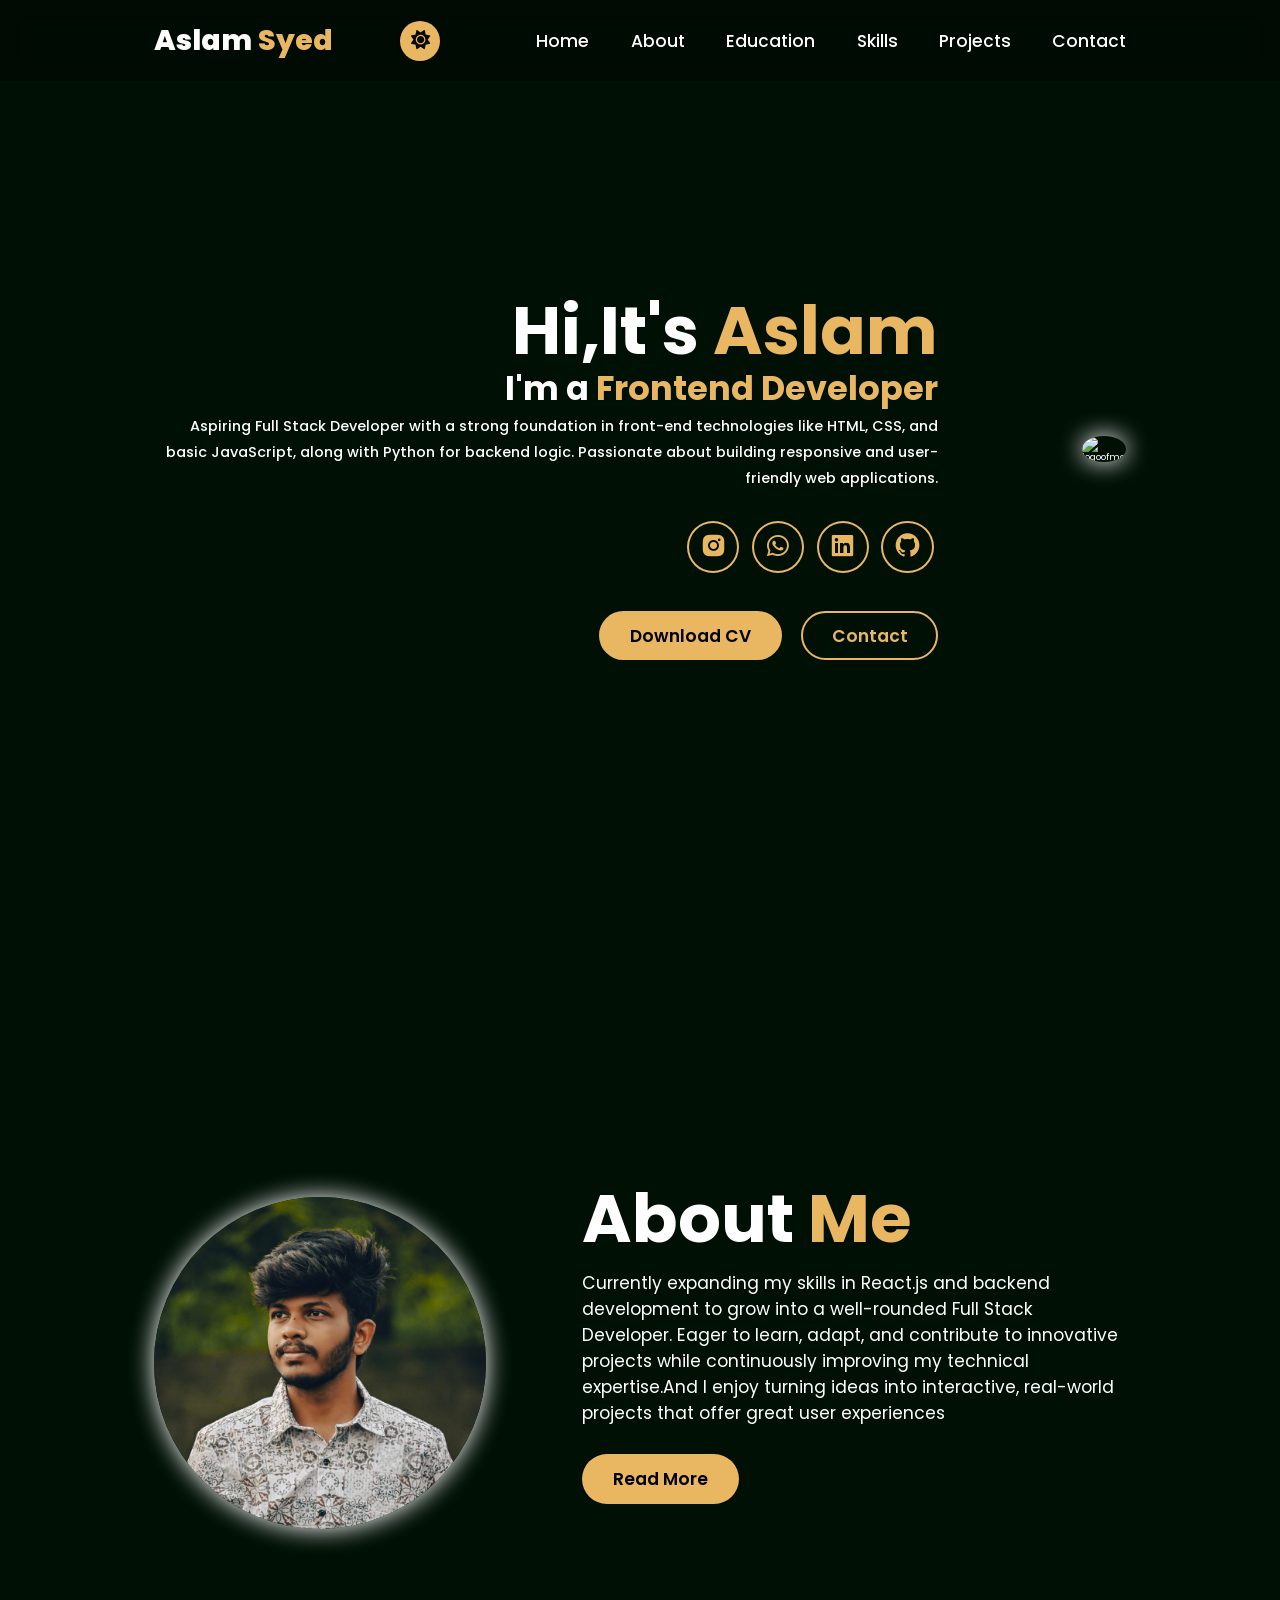
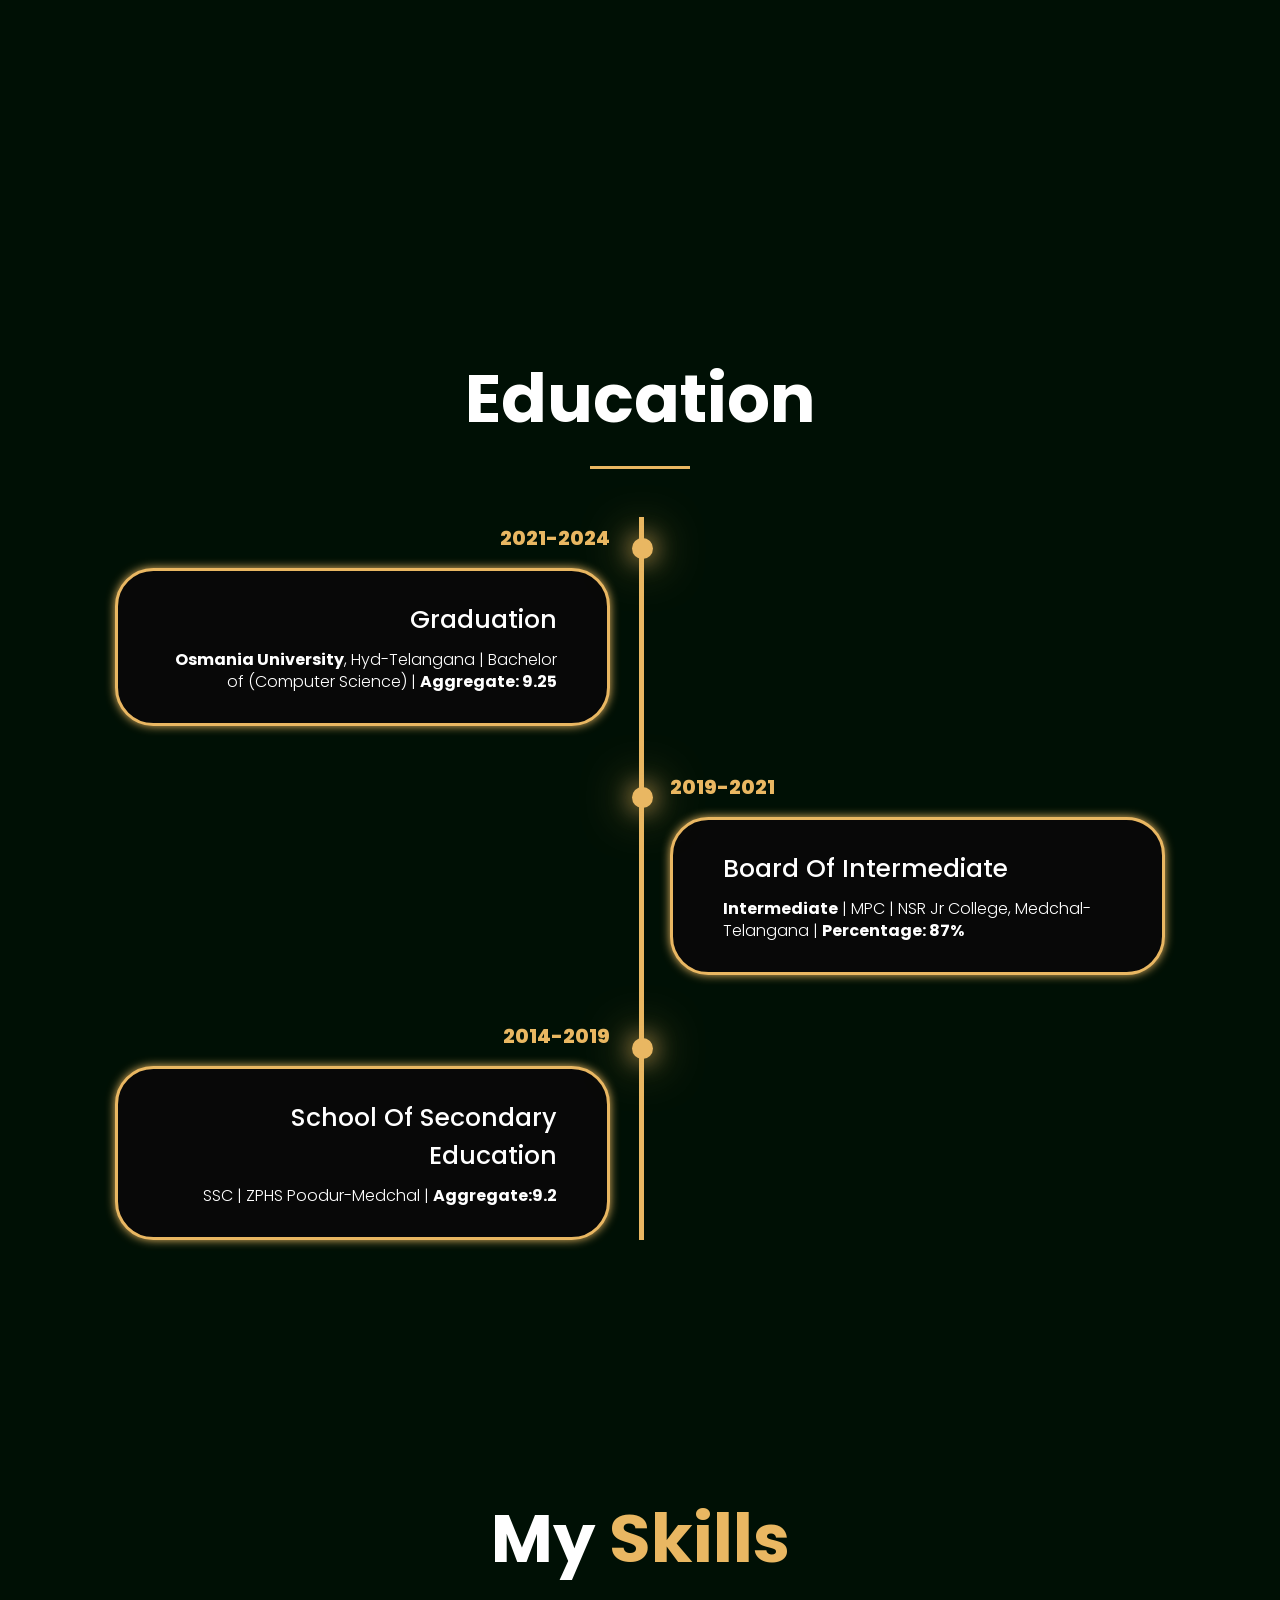
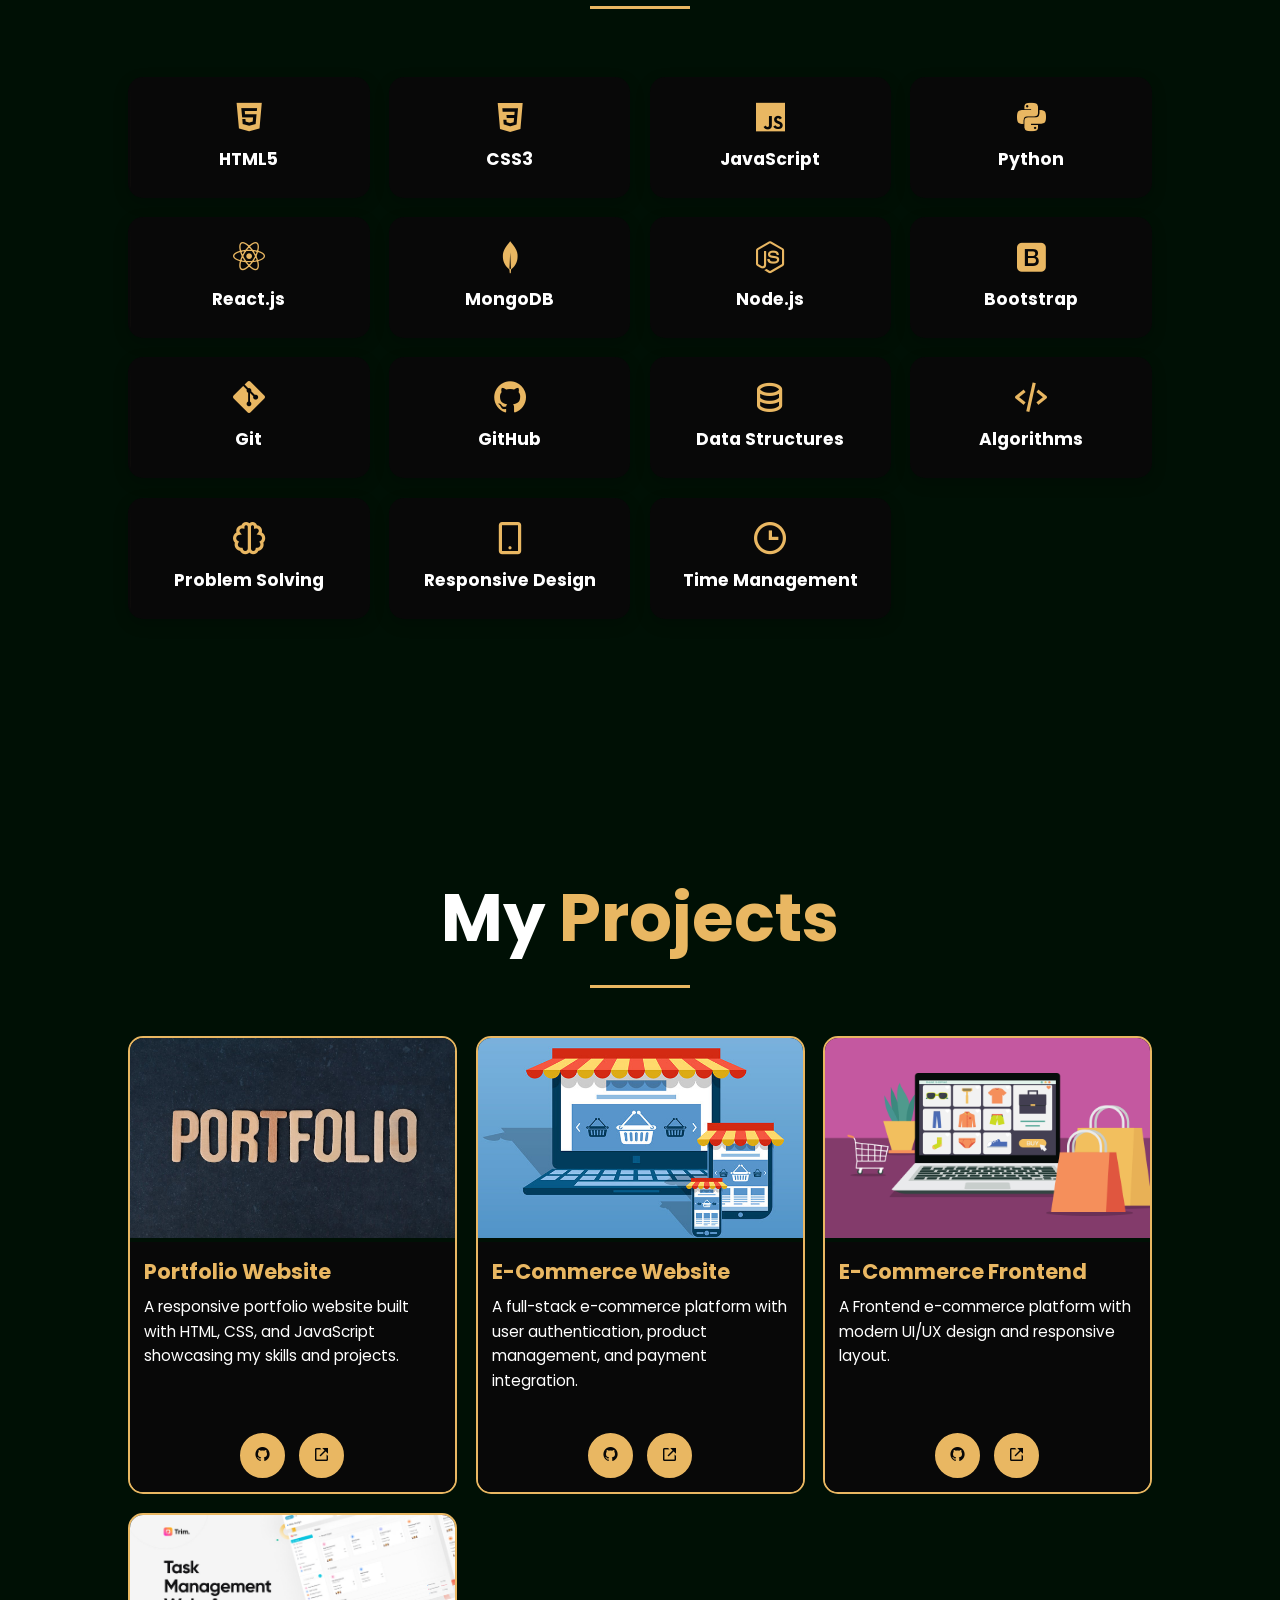
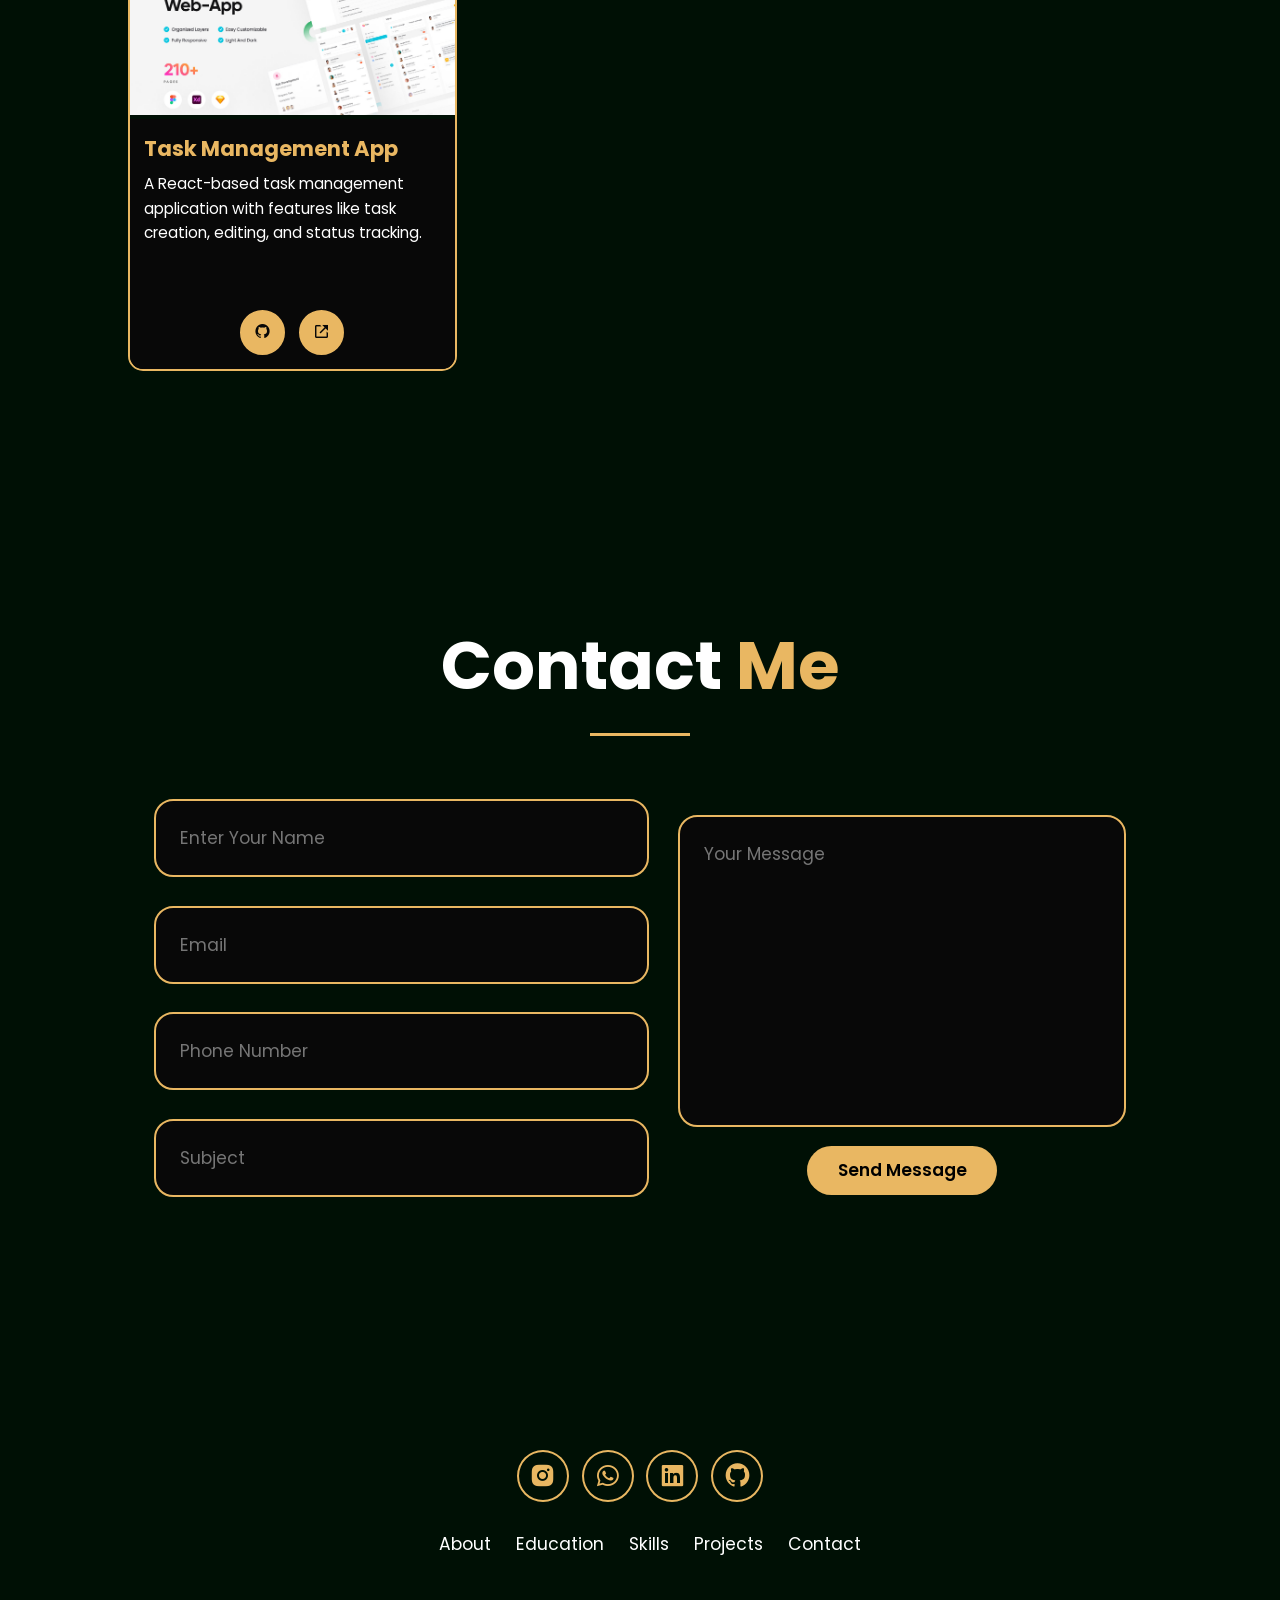
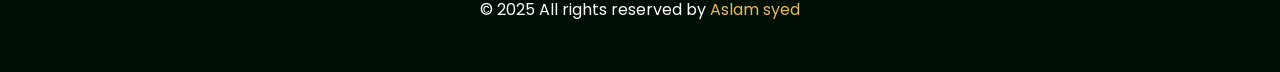
==== index.html @ 49ab8768 "Update index.html" ====
<!DOCTYPE html>
<html lang="en">
  <head>
    <meta charset="UTF-8" />
    <meta name="viewport" content="width=device-width, initial-scale=1.0" />
    <title>Portfolio Website</title>
    <style>
      @import url('https://fonts.googleapis.com/css2?family=Poppins:ital,wght@0,100;0,200;0,300;0,400;0,500;0,600;0,700;0,800;0,900;1,100;1,200;1,300;1,400;1,500;1,600;1,700;1,800;1,900&family=Urbanist:ital,wght@0,100..900;1,100..900&display=swap');
      </style>
    <link rel="stylesheet" href="style.css" />
    <link
      href="https://unpkg.com/boxicons@2.1.4/css/boxicons.min.css"
      rel="stylesheet"
    />
    <link rel="stylesheet" href="https://cdnjs.cloudflare.com/ajax/libs/font-awesome/6.5.1/css/all.min.css">
  </head>
  <body>
    <header class="header">
      <a href="#home" class="logo">Aslam  <span>Syed</span></a>
      <div class="nav-icons">
        <button class="theme-toggle" id="themeToggle">
          <i class="fas fa-sun"></i>
        </button>
        <i class='bx bx-menu' id="menu-icon"></i>
      </div>
      <nav class="navbar">
        <a href="#home">Home</a>
        <a href="#about">About</a>
        <a href="#education">Education</a>
        <a href="#skills">Skills</a>
        <a href="#projects">Projects</a>
        <a href="#contact">Contact</a>
      </nav>
    </header>
    <section class="home" id="home">
     <div class="home-content">
      <h1>Hi,It's<span> Aslam</span></h1>
      <h3>I'm a<span> Frontend Developer</span> </h3>
      <p> Aspiring Full Stack Developer with a strong foundation in front-end technologies like HTML, CSS, and basic JavaScript, along with Python for backend logic. Passionate about building responsive and user-friendly web applications. </p>
      <div class="social-icons">
        <a href="https://www.instagram.com/syed.aslam01?igsh=OGlqeXA3amgwd3c0" target="_blank">
          <i class="bx bxl-instagram-alt"></i>
        </a>
        <a href="https://Wa.me/+919542019584/?text=Hello Aslam sayyed" target="_blank">
          <i class="bx bxl-whatsapp"></i>
        </a> <a href="https://www.linkedin.com/in/aslam-sayyed-mernstack" target="_blank">
          <i class="bx bxl-linkedin-square"></i>
        </a>
        <a href="https://github.com/AslamSayyed-Mern" target="_blank">
          <i class="bx bxl-github"></i>
        </a>
      </div>
      <div class="btn-group">
        <a href="./ASLAM SAYYED ATS.pdf" class="btn" download="AslamResume">Download CV</a>
        <a href="mailto:sayedaslam4321@gmail.com" class="btn">Contact</a>
      </div>
     </div>
    <div class="home-img">
      <img src="./IMG_20250502_103333.jpg" alt="logoofme">
    </div>
  </section>
  <section class="about" id="about">
    <div class="about-img">
      <img src="./IMG_20250502_104109.jpg" alt="myphoto">
    </div>
    <div class="about-content">
      <h2>About <span>Me</span></h2>
      <p>Currently expanding my skills in React.js and backend development to grow into a well-rounded Full Stack Developer. Eager to learn, adapt, and contribute to innovative projects while continuously improving my technical expertise.And I enjoy turning ideas into interactive, real-world projects that offer great user experiences</p>
      <a href="#" class="btn">Read More</a>
    </div>

  </section>
  <section class="education" id="education">
    <h2 class="heading">Education</h2>
    <div class="timeline-items">

      <div class="timeline-item">

        <div class="timeline-dot"></div>

          <div class="timeline-date">2021-2024</div>
          <div class="timeline-content">
            <h3>Graduation</h3>
            <p><b>Osmania University</b>, Hyd-Telangana | Bachelor of (Computer Science) | <b> Aggregate: 9.25</b></p>
          </div>
        
      </div>

      <div class="timeline-item">

        <div class="timeline-dot"></div>

          <div class="timeline-date">2019-2021</div>
          <div class="timeline-content">
            <h3>Board Of Intermediate</h3>
            <p><b>Intermediate</b> | MPC | NSR Jr College, Medchal-Telangana | <b> Percentage: 87% </b> </p>
          </div>
        
      </div>

      <div class="timeline-item">

        <div class="timeline-dot"> </div>

          <div class="timeline-date">2014-2019</div>
          <div class="timeline-content">
            <h3>School Of Secondary Education</h3>
            <p>SSC | ZPHS Poodur-Medchal | <b> Aggregate:9.2</b> </p>
          </div>
       
      </div>

      <!-- <div class="timeline-item">

        <div class="timeline-dot"></div>

          <div class="timeline-date">2014-2019</div>
          <div class="timeline-content">
            <h3>Primary School</h3>
            <p> MPPS Kistapur-Medchal(501401)| Telangana
            </p>
          </div>
        
      </div>
    </div> -->
  </section>
  <section class="skills" id="skills">
    <h2 class="heading">My <span>Skills</span></h2>
    <div class="skills-container">
      <div class="skill-card">
        <i class='bx bxl-html5'></i>
        <h3>HTML5</h3>
      </div>

      <div class="skill-card">
        <i class='bx bxl-css3'></i>
        <h3>CSS3</h3>
      </div>

      <div class="skill-card">
        <i class='bx bxl-javascript'></i>
        <h3>JavaScript</h3>
      </div>

      <div class="skill-card">
       <i class='bx bxl-python'></i>
        <h3>Python</h3>
      </div>

      <div class="skill-card">
        <i class='bx bxl-react'></i>
        <h3>React.js</h3>
      </div>

      <div class="skill-card">
        <i class='bx bxl-mongodb'></i>
        <h3>MongoDB</h3>
      </div>

      <div class="skill-card">
        <i class='bx bxl-nodejs'></i>
        <h3>Node.js</h3>
      </div>

      <div class="skill-card">
        <i class='bx bxl-bootstrap'></i>
        <h3>Bootstrap</h3>
      </div>

      <div class="skill-card">
        <i class='bx bxl-git'></i>
        <h3>Git</h3>
      </div>
      
      <div class="skill-card">
        <i class='bx bxl-github'></i>
        <h3>GitHub</h3>
      </div>

      
      <div class="skill-card">
        <i class='bx bx-data'></i>
        <h3>Data Structures </h3>
      </div>
      
      <div class="skill-card">
        <i class='bx bx-code-alt'></i>
        <h3>Algorithms</h3>
      </div>
      
      <div class="skill-card">
        <i class='bx bx-brain'></i>
        <h3>Problem Solving</h3>
      </div>


      
      <div class="skill-card">
        <i class='bx bx-mobile-alt'></i>
        <h3>Responsive Design</h3>
      </div>
      
      <div class="skill-card">
        <i class='bx bx-time'></i>
        <h3>Time Management</h3>
      </div>
      
    </div>
  </section>
  <section class="projects" id="projects">
    <h2 class="heading">My <span>Projects</span></h2>
    <div class="projects-container">
      <div class="project-box">
        <img src="./Project-images/porfolio.jpeg" alt="Portfolio Project">
        <div class="project-info">
          <h3>Portfolio Website</h3>
          <p>A responsive portfolio website built with HTML, CSS, and JavaScript showcasing my skills and projects.</p>
          <div class="project-links">
            <a href="https://github.com/AslamSayyed-Mern" target="_blank" title="GitHub"><i class='bx bxl-github'></i></a>
            <a href="#" target="_blank" title="Live Demo"><i class='bx bx-link-external'></i></a>
          </div>
        </div>
      </div>

      <div class="project-box">
        <img src="./Project-images/E-Commerce.jpg" alt="E-Commerce Project">
        <div class="project-info">
          <h3>E-Commerce Website</h3>
          <p>A full-stack e-commerce platform with user authentication, product management, and payment integration.</p>
          <div class="project-links">
            <a href="https://github.com/AslamSayyed-Mern" target="_blank" title="GitHub"><i class='bx bxl-github'></i></a>
            <a href="#" target="_blank" title="Live Demo"><i class='bx bx-link-external'></i></a>
          </div>
        </div>
      </div>

      <div class="project-box">
        <img src="./Project-images/e-commercefrontend.png" alt="E-Commerce Frontend">
        <div class="project-info">
          <h3>E-Commerce Frontend</h3>
          <p>A Frontend e-commerce platform with modern UI/UX design and responsive layout.</p>
          <div class="project-links">
            <a href="https://github.com/AslamSayyed-Mern" target="_blank" title="GitHub"><i class='bx bxl-github'></i></a>
            <a href="#" target="_blank" title="Live Demo"><i class='bx bx-link-external'></i></a>
          </div>
        </div>
      </div>

      <div class="project-box">
        <img src="./Project-images/Taskmanagement.jpg" alt="Task Management App">
        <div class="project-info">
          <h3>Task Management App</h3>
          <p>A React-based task management application with features like task creation, editing, and status tracking.</p>
          <div class="project-links">
            <a href="https://github.com/AslamSayyed-Mern" target="_blank" title="GitHub"><i class='bx bxl-github'></i></a>
            <a href="#" target="_blank" title="Live Demo"><i class='bx bx-link-external'></i></a>
          </div>
        </div>
      </div>
    </div>
  </section>
  <section class="contact" id="contact">
    <h2 class="heading">Contact <span>Me</span></h2>
    <form action="">
      <div class="input-group">
        <div class="input-box">
          <input type="text" placeholder="Enter Your Name">
          <input type="email" placeholder="Email">
        </div>
        <div class="input-box">
          <input type="number" placeholder="Phone Number">
          <input type="text" placeholder="Subject">
        </div>
      </div>

      <div class="input-group-2">
        <textarea name="" id="" cols="30" rows="10" placeholder="Your Message"></textarea>
        <input type="submit" value="Send Message" class="btn">
      </div>
      </form>
  </section>
  <footer class="footer">
    <div class="social-icons">
      <a href="https://www.instagram.com/syed.aslam01?igsh=OGlqeXA3amgwd3c0" target="_blank">
        <i class="bx bxl-instagram-alt"></i>
      </a>
      <a href="https://Wa.me/+919542019584/?text=Hello Aslam sayyed">
        <i class="bx bxl-whatsapp"></i>
      </a> <a href="https://www.linkedin.com/in/aslam-sayyed-mernstack" target="_blank">
        <i class="bx bxl-linkedin-square"></i>
      </a>
      <a href="https://github.com/AslamSayyed-Mern" target="_blank">
        <i class="bx bxl-github"></i>
      </a>
    </div>
    <ul class="list">
  
      <li>
        <a href="#about">About</a>
      </li>
      <li>
        <a href="#education">Education</a>
      </li>
      <li>
        <a href="#skills">Skills</a>
      </li>
      <li>
        <a href="#skills">Skills</a>
      </li>
     
      <li>
        <a href="#projects">Projects</a>
      </li>
     
      <li>
        <a href="#contact">Contact</a>
      </li>
    </ul>
    <p class="copyright">&copy; 2025 All rights reserved by <span>Aslam syed</span>
  </footer>
    <script src="script.js"></script>
    <script>
        // Theme toggle functionality
        const themeToggle = document.getElementById('themeToggle');
        const icon = themeToggle.querySelector('i');
        
        // Check for saved theme preference
        const savedTheme = localStorage.getItem('theme');
        if (savedTheme) {
            document.documentElement.setAttribute('data-theme', savedTheme);
            icon.className = savedTheme === 'light' ? 'fas fa-sun' : 'fas fa-moon';
        }
        
        themeToggle.addEventListener('click', () => {
            const currentTheme = document.documentElement.getAttribute('data-theme');
            const newTheme = currentTheme === 'light' ? 'dark' : 'light';
            
            document.documentElement.setAttribute('data-theme', newTheme);
            icon.className = newTheme === 'light' ? 'fas fa-sun' : 'fas fa-moon';
            
            // Save theme preference
            localStorage.setItem('theme', newTheme);
        });
    </script>
  </body>
</html>
---- style.css ----
* {
    margin: 0;
    padding: 0;
    box-sizing: border-box;
    text-decoration: none;
    border: none;
    outline: none;
    scroll-behavior: smooth;
    font-family: "Poppins", sans-serif;
  }
  html {
    font-size: 60%;
    overflow-x: hidden;
  }
  :root {
    --bg-color: #080808;
    --second-bg-color: #001005;
    --text-color: white;
    --main-color: #e9b762;
  }

  [data-theme="light"] {
    --bg-color: #ffffff;
    --second-bg-color: #f5f5f5;
    --text-color: #333333;
    --main-color: #e9b762;
    --nav-bg: rgba(255, 255, 255, 0.3);
  }

  body{
    background: var(--second-bg-color);
    color: var(--text-color);
  }
  .header{
    position: fixed;
    width: 100%;
    top: 0;
    left: 0;
    padding: 2rem 12%;
    background: var(--nav-bg, rgba(0, 0, 0, 0.3));
    backdrop-filter: blur(10px);
    display: flex;
    justify-content: space-between;
    align-items: center;
    z-index: 100;
  }
  #menu-icon{
    font-size: 3.6rem;
    color: var(--main-color);
    display: none;
    
  }
  .logo{
    font-size: 3rem;
    color:var(--text-color);
    font-weight: 800;
    cursor: pointer;
    transition: 0.3s ease;

  }
  .logo:hover{
    transform: scale(1.1);

  }
  span{
    color: var(--main-color);
  }
  .navbar a{
    font-size: 1.8rem;
    color: var(--text-color);
    margin-left: 4rem;
    font-weight: 500;
    border-bottom:3px solid transparent;
    transition: 0.3s ease;
  }
  .navbar a:hover{
    border-bottom: 3px solid var(--main-color);
    color: var(--main-color);
  }
  section{
    min-height: 100vh;
    padding: 10rem 12%;
  
  }
  .home{
    display: flex;
    align-items: center;
    justify-content: center;
    gap: 15rem;
    background-color: var(--second-bg-color);
  }
  .home-content{
    display: flex;
    flex-direction: column;
    align-items: flex-end;
    text-align: right;
    animation: slideLeft 1s ease forwards;
  }
  .home-content h1{
    font-size: 7rem;
    font-weight: 650;
    margin-top: 6rem;
    line-height: 1;
  }
  .home-content h3{
    font-size: 3.5rem;
    margin: 1rem 0 0 0 0;

  }
  .home-content p{
    font-size: 1.5rem;
    font-weight: 500;
    line-height: 1.8;
  }
  .home-img img{
    margin-top: 10rem 0 0 0 0;
    line-height: 1;
    width: 26vw;
    border-radius: 50%;
    box-shadow: 0 0 25px ;
    transition: 0.4s ease-in-out;
    animation: slideRight 1s ease forwards;
  }
  .home-img img:hover{
    box-shadow: 0 0 35px #F8E1B7 ,
                0 0 50px #F8E1B7;
    
  }
  .social-icons a{
    display: inline-flex;
    justify-content: center;
    align-items: center;
    font-size: 3rem;
    padding: 1rem;
    background: transparent;
    border: 2px solid var(--main-color);
    border-radius: 50%;
    color: var(--main-color);
    margin:  3rem 0.5rem;
    transition: 0.3s ease;

  }
  .social-icons a:hover{
    color: var(--text-color);
    background-color: var(--main-color);
    transform: scale(1.2)translateY(-5px);
    box-shadow: 0 0 25px var(--main-color);
  }
  [data-theme="light"] .social-icons a:hover {
    color: white;
  }
  .btn-group{
    margin-top: 1rem ;
    display: flex;
    gap: 2rem;
  }
  .btn{
    display: inline-block;
    padding: 1rem 3rem;
    background: var(--main-color);
    border-radius: 3rem;
    font-size: 1.8rem;
    color: black;
    border: 2px solid transparent;
    font-weight: 600;
    transition: 0.3s ease-in-out;
  }
  .btn:hover{
    transform: scale(1.05);
    box-shadow: 0 0 25px var(--main-color),
                0 0 0px var(--main-color);
  }
  .btn-group a:nth-of-type(2){
    background-color: var(--second-bg-color);
    color: var(--main-color);
    border: 2px solid var(--main-color);
    box-shadow: 0 0 25px transparent;
  }
  .btn-group a:nth-of-type(2):hover{
    box-shadow: 0 0 25px var(--main-color);
    background-color: var(--main-color);
    color: black;
  }
  .about {
    display: flex;
    justify-content: center;
    align-items: center;
    gap: 10rem;
    background-color: var(--second-bg-color);
  }
  .about-img img {
    margin-top: 30px;
    line-height: 2px;
    width: 26vw;
    border-radius: 50%;
    box-shadow: 0 0 25px;
    transition: 0.4s ease-in-out;
    animation: slideLeft 1s ease forwards;
  }
  .about-img img:hover {
    box-shadow: 0 0 35px #F8E1B7,
                0 0 50px #F8E1B7;
  }
  .about-content h2 {
    font-size: 7rem;
    text-align: left;
  }
  .about-content p {
    font-size: 1.8rem;
  }
  .about-content .btn {
    margin: 3rem 0;
  }
  .education {
    padding: 100px 15px;
    background-color: var(--second-bg-color);
  }
  .timeline-items {
    max-width: 1050px;
    margin: auto;
    display: flex;
    flex-wrap: wrap;
    position: relative;
  }
  .timeline-items::before {
    content: "";
    position: absolute;
    width: 5px;
    height: 100%;
    background-color: var(--main-color);
    left: calc(50% - 1px);
  }
  .timeline-item {
    margin-bottom: 40px;
    width: 100%;
    position: relative;
    opacity: 0;
    animation: fadeIn 1s ease forwards;
  }
  .timeline-item:last-child{
    margin-bottom: 0;
  }
  .timeline-item:nth-child(odd){
    padding-right: calc(50% + 30px);
    text-align: right;
  }
  .timeline-item:nth-child(even){
    padding-left: calc(50% + 30px);

  }
  .timeline-dot {
    height: 21px;
    width: 21px;
    background-color: var(--main-color);
    box-shadow: 0 0 25px var(--main-color),
                0 0 50px var(--main-color);
    position: absolute;
    left: calc(50% - 8px);
    border-radius: 50%;
    top: 10%;
  }
  .timeline-date{
    font-size:20px;
    font-weight:800;
    color: var(--main-color);
    margin: 6px 0 15px;

  }
  .timeline-content {
    background-color: var(--bg-color);
    border: 3px solid var(--main-color);
    padding: 30px 50px;
    border-radius: 4rem;
    box-shadow: 0 0 10px var(--main-color);
    cursor: pointer;
    transition: 0.3s ease-in-out;
    word-wrap: break-word;
    overflow-wrap: break-word;
  }
  .timeline-content:hover {
    transform: scale(1.05);
    box-shadow: 0 0 25px var(--main-color);
  }
  .timeline-content h3{
    font-size: 25px;
    color: var(--text-color);
    margin: 0 0 10px;
    font-weight: 500;
    word-wrap: break-word;
  }
  .timeline-content p{
    color: var(--text-color);
    font-size: 16px;
    font-weight: 300;
    line-height: 22px;
    word-wrap: break-word;
  }
  ::-webkit-scrollbar{
    width: 15px;
  }
  ::-webkit-scrollbar-thumb{
    background-color: var(--main-color);

  }
  ::-webkit-scrollbar-track{
    background-color: var(--bg-color);
    width: 50px;
  }
  .skills{
    padding: 100px 10%;
    background: var(--second-bg-color);
    min-height: 100vh;
    display: flex;
    flex-direction: column;
    align-items: center;
  }
  .skills-container {
    display: grid;
    grid-template-columns: repeat(auto-fit, minmax(200px, 1fr));
    gap: 2rem;
    width: 100%;
    max-width: 1200px;
    margin-top: 2rem;
  }
  .skill-card {
    background: var(--bg-color);
    padding: 2rem;
    border-radius: 15px;
    text-align: center;
    transition: all 0.4s cubic-bezier(0.175, 0.885, 0.32, 1.275);
    opacity: 0;
    transform: translateY(50px);
    animation: slideIn 0.5s ease forwards;
    border: 2px solid transparent;
    position: relative;
    overflow: hidden;
    box-shadow: 0 5px 15px rgba(0, 0, 0, 0.2);
  }
  .skill-card::before {
    content: '';
    position: absolute;
    top: 0;
    left: 0;
    width: 100%;
    height: 100%;
    background: linear-gradient(45deg, transparent, rgba(203, 163, 92, 0.1), transparent);
    transform: translateX(-100%);
    transition: 0.5s;
  }
  .skill-card:hover {
    transform: translateY(-10px) scale(1.05);
    border-color: var(--main-color);
    box-shadow: 0 15px 30px rgba(203, 163, 92, 0.3),
                0 0 20px rgba(203, 163, 92, 0.2),
                0 0 40px rgba(203, 163, 92, 0.1);
  }
  .skill-card:hover::before {
    transform: translateX(100%);
  }
  .skill-card:nth-child(1) { animation-delay: 0.1s; }
  .skill-card:nth-child(2) { animation-delay: 0.2s; }
  .skill-card:nth-child(3) { animation-delay: 0.3s; }
  .skill-card:nth-child(4) { animation-delay: 0.4s; }
  .skill-card:nth-child(5) { animation-delay: 0.5s; }
  .skill-card:nth-child(6) { animation-delay: 0.6s; }
  .skill-card:nth-child(7) { animation-delay: 0.7s; }
  .skill-card:nth-child(8) { animation-delay: 0.8s; }
  .skill-card:nth-child(9) { animation-delay: 0.9s; }
  .skill-card:nth-child(10) { animation-delay: 1s; }
  .skill-card:nth-child(11) { animation-delay: 1.1s; }
  .skill-card:nth-child(12) { animation-delay: 1.2s; }
  .skill-card:nth-child(13) { animation-delay: 1.3s; }
  .skill-card:nth-child(14) { animation-delay: 1.4s; }
  .skill-card:nth-child(15) { animation-delay: 1.5s; }
  .skill-card i {
    font-size: 4rem;
    color: var(--main-color);
    margin-bottom: 1rem;
    transition: 0.4s cubic-bezier(0.175, 0.885, 0.32, 1.275);
  }
  .skill-card:hover i {
    transform: scale(1.2);
    color: var(--text-color);
  }
  .skill-card h3 {
    font-size: 1.8rem;
    color: var(--text-color);
    margin-bottom: 0.5rem;
    transition: 0.3s ease;
  }
  .skill-card:hover h3 {
    color: var(--main-color);
    transform: scale(1.1);
  }
  .skill-level {
    display: flex;
    flex-direction: column;
    gap: 0.5rem;
  }
  .skill-bar {
    width: 100%;
    height: 10px;
    background: var(--second-bg-color);
    border-radius: 10px;
    overflow: hidden;
  }
  .skill-progress {
    height: 100%;
    background: var(--main-color);
    border-radius: 10px;
    transition: width 1s ease-in-out;
    animation: progressAnimation 1.5s ease-in-out forwards;
  }
  .skill-level span {
    font-size: 1.4rem;
    color: var(--text-color);
    font-weight: 600;
  }
  @keyframes slideIn {
    from {
      opacity: 0;
      transform: translateY(50px);
    }
    to {
      opacity: 1;
      transform: translateY(0);
    }
  }
  @keyframes progressAnimation {
    from {
      width: 0;
    }
  }
  /* Responsive Design for Skills */
  @media screen and (max-width: 768px) {
    .skills-container {
      grid-template-columns: repeat(auto-fit, minmax(150px, 1fr));
      gap: 1.5rem;
    }
    .skill-card {
      padding: 1.5rem;
    }
    .skill-card i {
      font-size: 3rem;
    }
    .skill-card h3 {
      font-size: 1.5rem;
    }
  }
  @media screen and (max-width: 480px) {
    .skills-container {
      grid-template-columns: repeat(2, 1fr);
    }
  }
  .professional{
    display: grid;
    grid-template-columns: 1fr 1fr;
  }
  .box{
    position: relative;
    margin: 10px 0;
    flex: 1 1 15rem;
  }
  .box .text{
    text-align: center;
    font-size: 1rem;
    color: #fff;
  }
  .box .text big{
    font: 400;
    letter-spacing: 1px;
    position: absolute;
    top: 40%;
    left: 50%;
    transform: translate(-50%, -50%);

  }
  .box .text .small{
    display: block;
    font-weight: 600;

  }
  .circle{
    width: 100%;
    height: 120px;
    display: flex;
    justify-content: center;
    align-items: center;
    border: 2px solid #fff;
  }
  .circle .points{
    width: 2px;
    height: 10px;
    background-color: var(--main-color);
    position: absolute;
    border-radius: 3px;
    transform: rotate(calc(var(--i)*var(--rot))) translateY(-45px);
    
  }
  .points.marked{
    animation: glow 0.04s linear forwards;
    animation-delay: calc(var(--i)*0.05s);

  }
  @keyframes glow{
    0% {
      background: var(--main-color);
      box-shadow: none;
    }
    100%{
      background: var(--text-color);
      box-shadow: var(--main-color);

    }
  }
  .services{
    /* display: flex; */
    background-color: var(--bg-color);
    color: black;
  }
  .services h2{
    color: var(--text-color);

  }
  .services-container{
    /* display: flex; */
    display: grid;
    grid-template-columns: repeat(auto-fit, minmax(300px,1fr));
    align-items: center;
    gap: 2.5rem;

  }
  .service-box{
    display: flex;
    justify-content: center;
    align-items: center;
    background-color: var(--main-color);
    height: 500px;
    border-radius: 3rem;
    cursor: pointer;
    border: 5px solid transparent;
    transition: 0.4s ease-in-out;
  }
  .service-box:hover{
    background-color: var(--second-bg-color);
    color: var(--main-color);
    border: 5px solid var(--main-color);
    transform: scale(1.03);
  }
  .service-info{
    display: flex;
    flex-direction: column;
    text-align: center;
    justify-content: center;
    align-items: center;
    padding: 5rem;

  }
  .service-info i{
    font-size: 8rem;
  }
  .service-info h4{
    font-size: 4rem;
    margin: 2rem 0;
    font-weight: 800;

  }
  .service-info p{
    font-size: 1.4rem;
    font-weight: 650;
    line-height: 1.8;

  }
  .contact{
    background-color: var(--second-bg-color);
  }
  .contact h2{
    margin-bottom: 3rem;
    color: var(--text-color);
  }
  .contact form{
    display: flex;
    align-items: center;
    justify-content: center;
    gap: 3rem;
    margin: 5rem 0;
    text-align: center;
    animation: fadeIn 1s ease forwards;
  }
  .contact form .input-box input,
  .contact form textarea{
    width: 100%;
    padding: 2.5rem;
    font-size: 1.8rem;
    color: var(--text-color);
    background-color: var(--bg-color);
    border-radius: 2rem;
    border: 2px solid var(--main-color);
    margin: 1.5rem 0;
    resize: none;

  }
  .footer{
    background-color: var(--second-bg-color);
    padding: 50px 0;
    animation: slideUp 1s ease forwards;
  }
  .footer .social-icons{
    text-align: center;

  }
  .footer ul{
    text-align: center;
    font-size: 1.8rem;
  }
  .footer ul li{
    display: inline-block;
    margin-left: 20px;
  }
  .footer ul li a{
    color: var(--text-color);
    border-bottom: 3px solid transparent;
    transition: 0.3s ease-in-out;
 }
  .footer ul li a:hover{
    border-bottom: 3px solid var(--main-color);
  }
  .footer .copyright{
    text-align: center;
    margin-top: 40px;
    font-size: 16px;
    color: var(--text-color);
  }
  .footer .copyright span {
    color: var(--main-color);
  }
  @media(max-width:1024px){
    #menu-icon{
      display: block;
      font-size: 2.8rem;
    }
    /* #menu-icon{
    position: absolute;
    right: 5%;
    font-size: 2.8rem;
    right: 5%;
    display: none;
    cursor: pointer;
  } */
    .navbar{
      position: absolute;
      top: 100%;
      right: 0;
      width: 50%;
      padding: 1rem 3rem;
      background-color: var(--nav-bg, rgba(0, 0, 0, 0.8));
      border-left: 2px solid var(--main-color);
      border-bottom: 2px solid var(--main-color);
      border-bottom-left-radius: 2rem;
      display: none;
      
  
    }
    .navbar a{
      display: block;
      font-size: 2rem;
      margin: 2rem 0;
      color: var(--text-color);
    }
    
    .navbar.active{
      display: block;

    }
   .home{
      flex-direction: column-reverse;
      margin: 5rem 0;
      gap: 5rem;

    }
    .home-content{
      align-items: center;
      text-align: center;
    }
    .home-img img{
      width: 52vw;
    }
    .about{
      flex-direction: column-reverse;
      text-align: center;

    }
    .about h2{
      text-align: center;
      margin: 2rem 0;

    }
    .education{
      display: block;
      /* padding: 2px; */
    }
    .services{
      grid-template-columns: 1fr;
    }
    .skill-main{
      grid-template-columns: 1fr;
    }
    .about img{
      width: 53vw;
    }
    .contact form{
      flex-direction: column;
    }
  }

/* Projects Section */
.projects {
  padding: 100px 10%;
  background-color: var(--second-bg-color);
}

.projects-container {
  display: grid;
  grid-template-columns: repeat(auto-fit, minmax(300px, 1fr));
  gap: 2rem;
  margin-top: 2rem;
}

.project-box {
  position: relative;
  border-radius: 15px;
  overflow: hidden;
  background: var(--second-bg-color);
  transition: all 0.3s ease;
  border: 2px solid var(--main-color);
  transform-origin: center;
  opacity: 1;
  box-shadow: none;
}

.project-box:hover {
  box-shadow: 0 0 15px rgba(203, 163, 92, 0.2),
              0 0 30px rgba(203, 163, 92, 0.1);
  border-color: var(--main-color);
}

.project-box img {
  width: 100%;
  height: 200px;
  object-fit: cover;
  transition: 0.5s ease;
}

.project-box:hover img {
  transform: scale(1.1);
}

.project-info {
  padding: 1.5rem;
  background: var(--bg-color);
  transition: 0.4s ease;
  position: relative;
  z-index: 1;
  display: flex;
  flex-direction: column;
  min-height: 250px;
}

.project-info h3 {
  font-size: 2.2rem;
  color: var(--main-color);
  margin-bottom: 0.8rem;
}

.project-info p {
  font-size: 1.6rem;
  color: var(--text-color);
  margin-bottom: 1.2rem;
  line-height: 1.6;
  flex-grow: 1;
}

.project-links {
  display: flex;
  gap: 1.5rem;
  margin-top: auto;
  justify-content: center;
}

.project-links a {
  display: inline-flex;
  align-items: center;
  justify-content: center;
  width: 45px;
  height: 45px;
  background: var(--main-color);
  color: var(--bg-color);
  border-radius: 50%;
  font-size: 1.8rem;
  transition: all 0.3s ease;
  text-decoration: none;
  border: 2px solid var(--main-color);
}

.project-links a:hover {
  background: transparent;
  color: var(--main-color);
  transform: translateY(-3px);
  box-shadow: 0 5px 15px rgba(203, 163, 92, 0.3);
}

.project-links i {
  font-size: 1.8rem;
  transition: 0.3s ease;
}

.project-links a:hover i {
  transform: scale(1.1);
}

@media (max-width: 768px) {
  .projects-container {
    grid-template-columns: 1fr;
  }
  
  .project-info {
    min-height: 220px;
  }
  
  .project-links {
    gap: 1rem;
  }
  
  .project-links a {
    width: 40px;
    height: 40px;
    font-size: 1.6rem;
  }
}

/* General Animation Classes */
.fade-in {
  opacity: 0;
  animation: fadeIn 1s ease forwards;
}

.slide-left {
  opacity: 0;
  transform: translateX(-100px);
  animation: slideLeft 1s ease forwards;
}

.slide-right {
  opacity: 0;
  transform: translateX(100px);
  animation: slideRight 1s ease forwards;
}

.pop-in {
  opacity: 0;
  transform: scale(0.5);
  animation: popIn 0.8s ease forwards;
}

/* Animation Keyframes */
@keyframes fadeIn {
  from {
    opacity: 0;
  }
  to {
    opacity: 1;
  }
}

@keyframes slideLeft {
  from {
    opacity: 0;
    transform: translateX(-100px);
  }
  to {
    opacity: 1;
    transform: translateX(0);
  }
}

@keyframes slideRight {
  from {
    opacity: 0;
    transform: translateX(100px);
  }
  to {
    opacity: 1;
    transform: translateX(0);
  }
}

@keyframes popIn {
  from {
    opacity: 0;
    transform: scale(0.5);
  }
  to {
    opacity: 1;
    transform: scale(1);
  }
}

/* Home Section */
.home-content {
  animation: slideLeft 1s ease forwards;
}

.home-img {
  animation: slideRight 1s ease forwards;
}

/* About Section */
.about-img {
  animation: slideLeft 1s ease forwards;
}

.about-content {
  animation: slideRight 1s ease forwards;
}

/* Education Section */
.timeline-item {
  opacity: 0;
  animation: fadeIn 1s ease forwards;
}

.timeline-item:nth-child(1) { animation-delay: 0.2s; }
.timeline-item:nth-child(2) { animation-delay: 0.4s; }
.timeline-item:nth-child(3) { animation-delay: 0.6s; }

/* Skills Section */
.skills {
  padding: 100px 10%;
  background: var(--second-bg-color);
  min-height: 100vh;
  display: flex;
  flex-direction: column;
  align-items: center;
}

.skills-container {
  display: grid;
  grid-template-columns: repeat(auto-fit, minmax(200px, 1fr));
  gap: 2rem;
  width: 100%;
  max-width: 1200px;
  margin-top: 2rem;
}

.skill-card {
  background: var(--bg-color);
  padding: 2rem;
  border-radius: 15px;
  text-align: center;
  transition: all 0.4s cubic-bezier(0.175, 0.885, 0.32, 1.275);
  opacity: 0;
  transform: translateY(50px);
  animation: slideIn 0.5s ease forwards;
  border: 2px solid transparent;
  position: relative;
  overflow: hidden;
  box-shadow: 0 5px 15px rgba(0, 0, 0, 0.2);
}

.skill-card::before {
  content: '';
  position: absolute;
  top: 0;
  left: 0;
  width: 100%;
  height: 100%;
  background: linear-gradient(45deg, transparent, rgba(203, 163, 92, 0.1), transparent);
  transform: translateX(-100%);
  transition: 0.5s;
}

.skill-card:hover {
  transform: translateY(-10px) scale(1.05);
  border-color: var(--main-color);
  box-shadow: 0 15px 30px rgba(203, 163, 92, 0.3),
              0 0 20px rgba(203, 163, 92, 0.2),
              0 0 40px rgba(203, 163, 92, 0.1);
}

.skill-card:hover::before {
  transform: translateX(100%);
}

.skill-card i {
  font-size: 4rem;
  color: var(--main-color);
  margin-bottom: 1rem;
  transition: 0.4s cubic-bezier(0.175, 0.885, 0.32, 1.275);
}

.skill-card:hover i {
  transform: scale(1.2);
  color: var(--text-color);
}

.skill-card h3 {
  font-size: 1.8rem;
  color: var(--text-color);
  margin-bottom: 0.5rem;
  transition: 0.3s ease;
}

.skill-card:hover h3 {
  color: var(--main-color);
  transform: scale(1.1);
}

/* Projects Section */
.project-box {
  opacity: 0;
  animation: popIn 0.8s ease forwards;
}

.project-box:nth-child(1) { animation-delay: 0.2s; }
.project-box:nth-child(2) { animation-delay: 0.4s; }
.project-box:nth-child(3) { animation-delay: 0.6s; }

/* Contact Section */
.contact form {
  animation: fadeIn 1s ease forwards;
}

/* Footer */
.footer {
  animation: slideUp 1s ease forwards;
}

@keyframes slideUp {
  from {
    opacity: 0;
    transform: translateY(50px);
  }
  to {
    opacity: 1;
    transform: translateY(0);
  }
}

/* New Animations */
@keyframes borderRotate {
  from {
    transform: rotate(0deg);
  }
  to {
    transform: rotate(360deg);
  }
}

@keyframes gradientMove {
  0% {
    transform: translateX(-100%) rotate(0deg);
  }
  100% {
    transform: translateX(100%) rotate(360deg);
  }
}

@keyframes lineGrow {
  from {
    width: 0;
  }
  to {
    width: 100%;
  }
}

@keyframes pulse {
  0% {
    box-shadow: 0 0 0 0 rgba(203, 163, 92, 0.4);
  }
  70% {
    box-shadow: 0 0 0 15px rgba(203, 163, 92, 0);
  }
  100% {
    box-shadow: 0 0 0 0 rgba(203, 163, 92, 0);
  }
}

.heading {
  text-align: center;
  font-size: 7rem;
  margin: 5rem 0;
  color: var(--text-color);
  position: relative;
  padding-bottom: 2rem;
}

.heading::after {
  content: '';
  position: absolute;
  bottom: 0;
  left: 50%;
  transform: translateX(-50%);
  width: 100px;
  height: 3px;
  background: var(--main-color);
}

.skills h2,
.projects h2,
.education h2,
.contact h2 {
  text-align: center;
  font-size: 7rem;
  margin: 5rem 0;
  color: var(--text-color);
  position: relative;
  padding-bottom: 2rem;
}

.skills h2::after,
.projects h2::after,
.education h2::after,
.contact h2::after {
  content: '';
  position: absolute;
  bottom: 0;
  left: 50%;
  transform: translateX(-50%);
  width: 100px;
  height: 3px;
  background: var(--main-color);
}

@media (max-width: 768px) {
  .skills h2,
  .projects h2,
  .education h2,
  .contact h2 {
    font-size: 4rem;
    margin: 3rem 0;
    padding: 1.5rem 0;
  }
}

@media (max-width: 480px) {
  .skills h2,
  .projects h2,
  .education h2,
  .contact h2 {
    font-size: 3rem;
    margin: 2rem 0;
    padding: 1rem 0;
  }
}

.footer ul li:nth-child(3) {
  display: none;
}

@media (max-width: 768px) {
  .timeline-content {
    padding: 20px 30px;
  }

  .timeline-content h3 {
    font-size: 20px;
  }

  .timeline-content p {
    font-size: 14px;
    line-height: 20px;
  }

  .timeline-item:nth-child(odd) {
    padding-right: calc(50% + 20px);
  }

  .timeline-item:nth-child(even) {
    padding-left: calc(50% + 20px);
  }
}

@media (max-width: 480px) {
  .timeline-content {
    padding: 15px 20px;
  }

  .timeline-content h3 {
    font-size: 18px;
  }

  .timeline-content p {
    font-size: 13px;
    line-height: 18px;
  }

  .timeline-item:nth-child(odd) {
    padding-right: calc(50% + 15px);
  }

  .timeline-item:nth-child(even) {
    padding-left: calc(50% + 15px);
  }
}

.theme-toggle {
  position: relative;
  background: var(--main-color);
  border: none;
  border-radius: 50%;
  width: 40px;
  height: 40px;
  display: flex;
  align-items: center;
  justify-content: center;
  cursor: pointer;
  transition: all 0.3s ease;
  box-shadow: 0 0 10px rgba(0, 0, 0, 0.2);
  margin-left: 1rem;
}

.theme-toggle:hover {
  transform: scale(1.1);
  box-shadow: 0 0 20px var(--main-color);
}

.theme-toggle i {
  font-size: 2rem;
  color: var(--bg-color);
  transition: transform 0.3s ease;
}

.theme-toggle:hover i {
  transform: rotate(180deg);
}

@media (max-width: 1024px) {
  .header {
    padding: 2rem 5%;
  }
  
  .theme-toggle {
    width: 35px;
    height: 35px;
    margin-left: 0.5rem;
  }
  
  .theme-toggle i {
    font-size: 1.8rem;
  }
  
  #menu-icon {
    display: block;
    font-size: 2.8rem;
    margin-left: 0.5rem;
  }
  
  .navbar {
    position: absolute;
    top: 100%;
    right: 0;
    width: 50%;
    padding: 1rem 3rem;
    background-color: var(--nav-bg, rgba(0, 0, 0, 0.8));
    border-left: 2px solid var(--main-color);
    border-bottom: 2px solid var(--main-color);
    border-bottom-left-radius: 2rem;
    display: none;
  }
  
  .navbar.active {
    display: block;
  }
  
  .navbar a {
    display: block;
    font-size: 2rem;
    margin: 2rem 0;
    color: var(--text-color);
  }
}

@media (max-width: 480px) {
  .theme-toggle {
    width: 30px;
    height: 30px;
  }
  
  .theme-toggle i {
    font-size: 1.5rem;
  }
  
  #menu-icon {
    font-size: 2.4rem;
  }
}

.nav-icons {
  display: flex;
  align-items: center;
  gap: 0.5rem;
}

@media (max-width: 1024px) {
  .nav-icons {
    gap: 0.3rem;
  }
}

@media (max-width: 480px) {
  .nav-icons {
    gap: 0.2rem;
  }
}
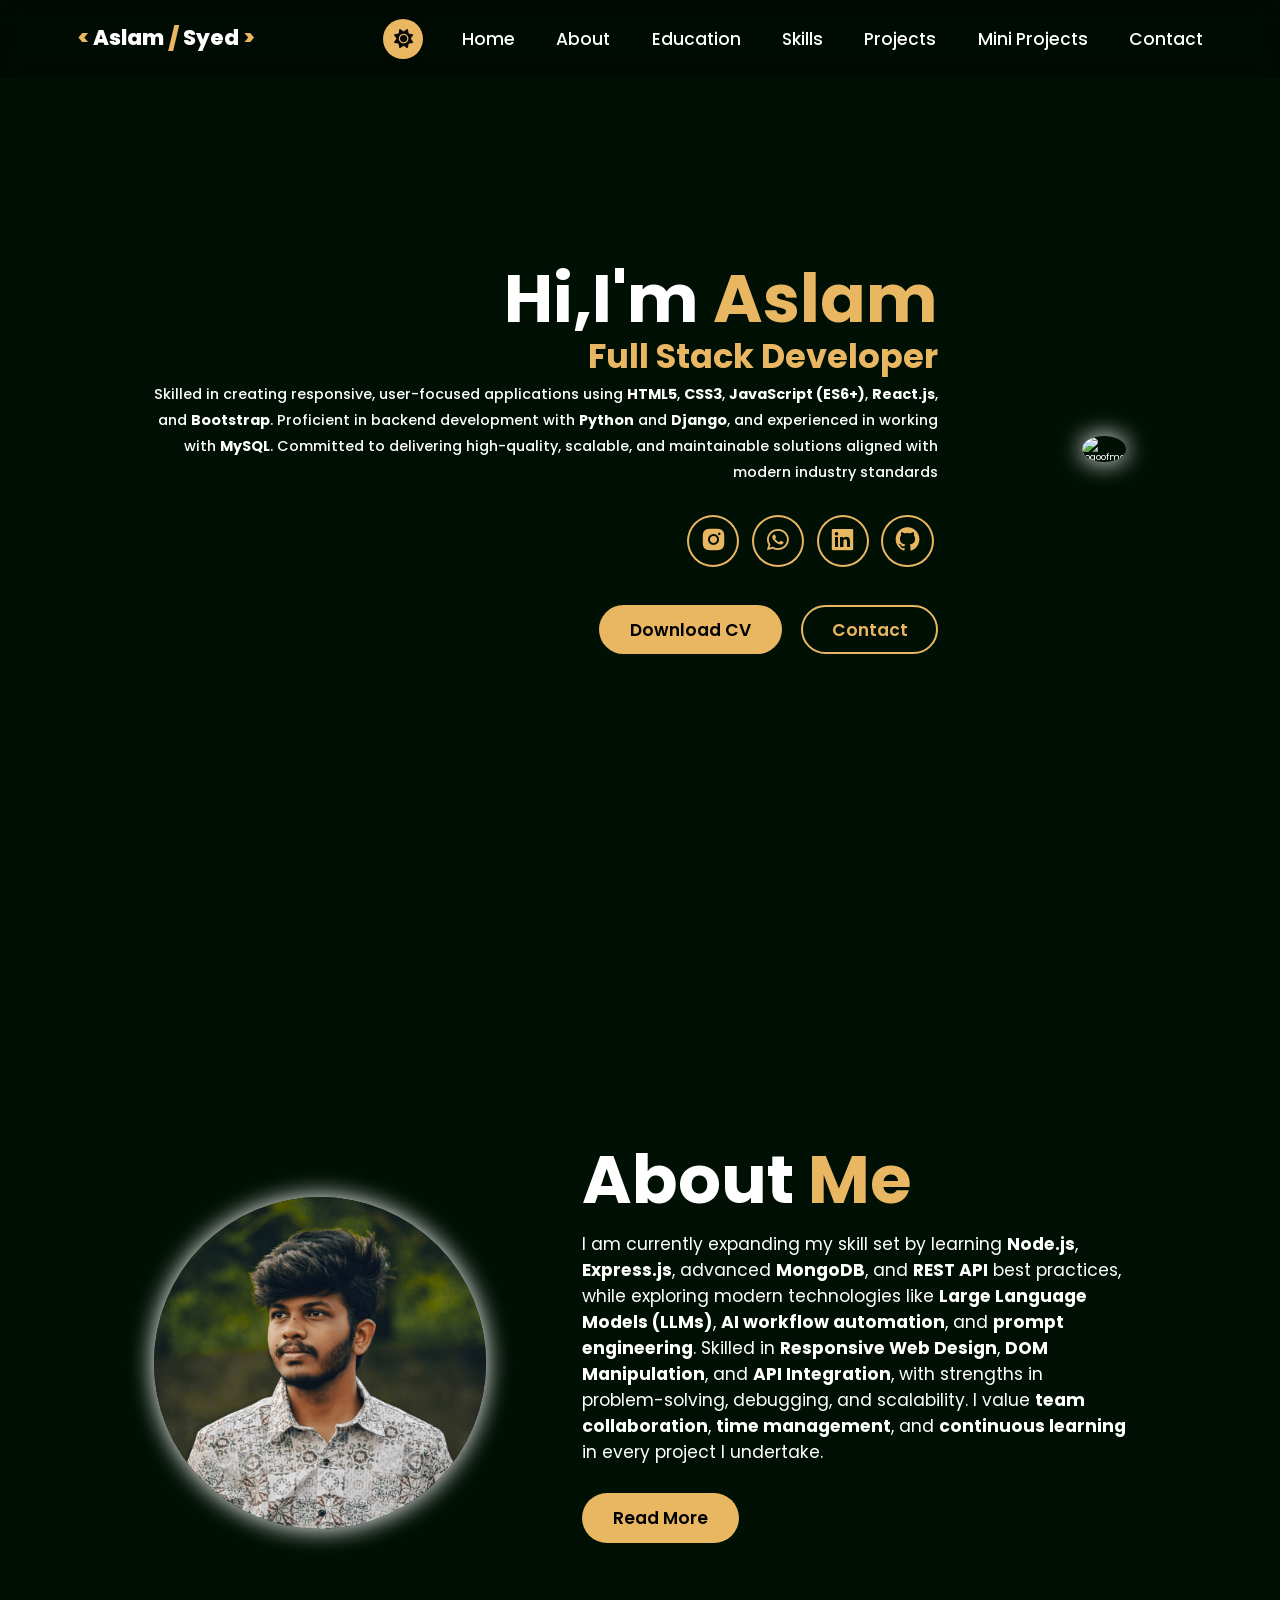
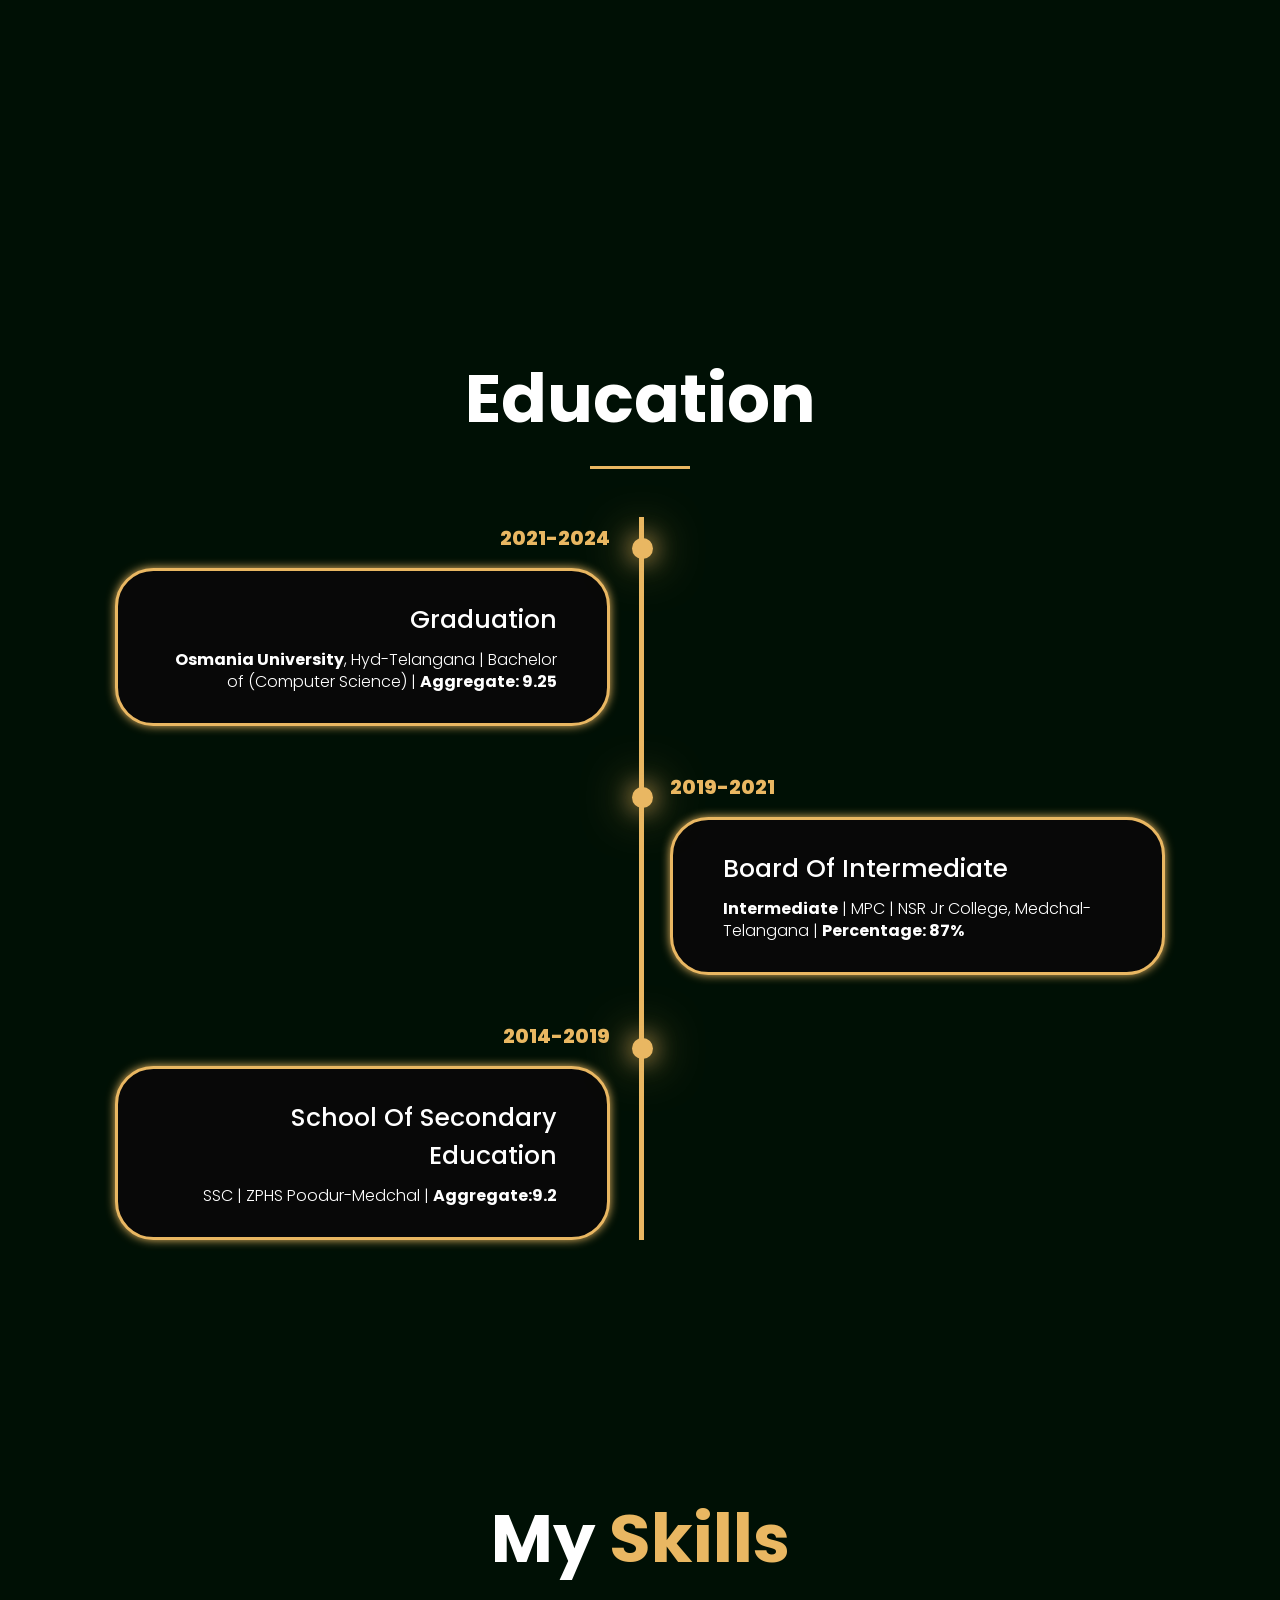
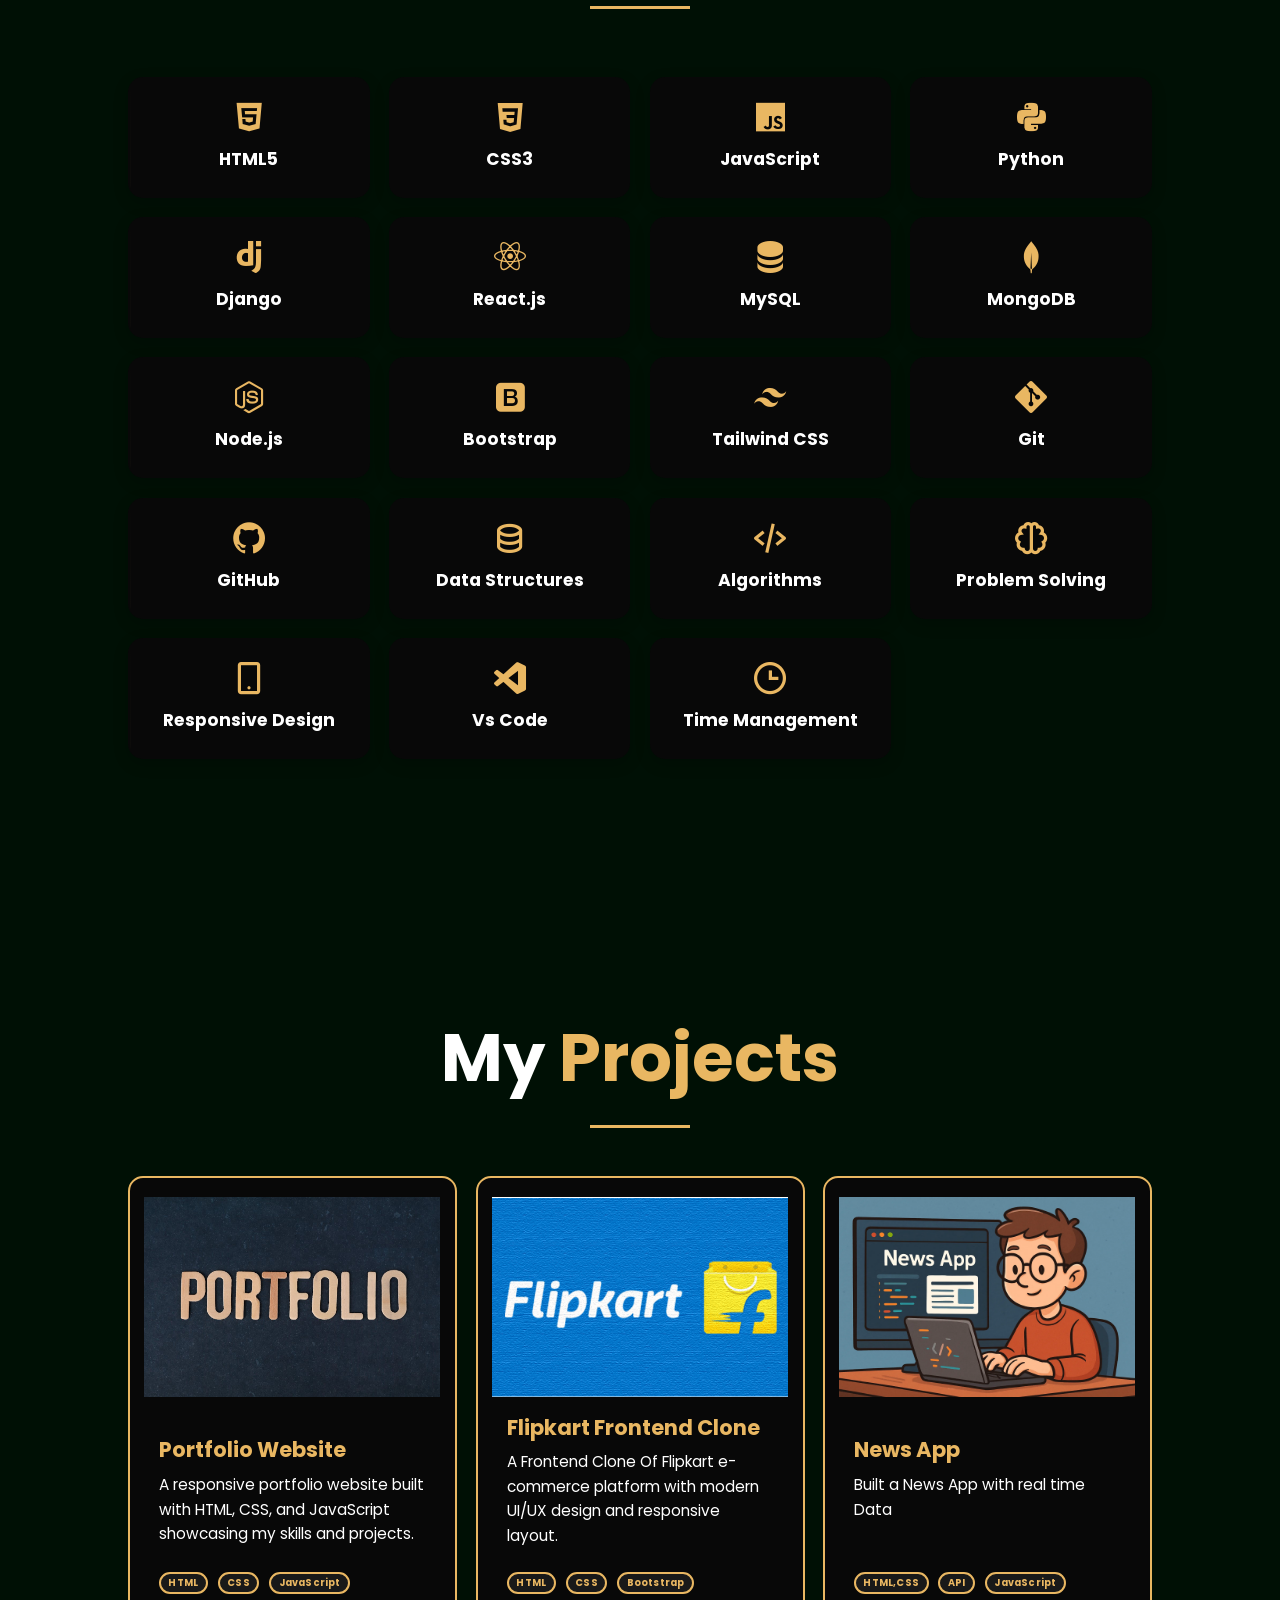
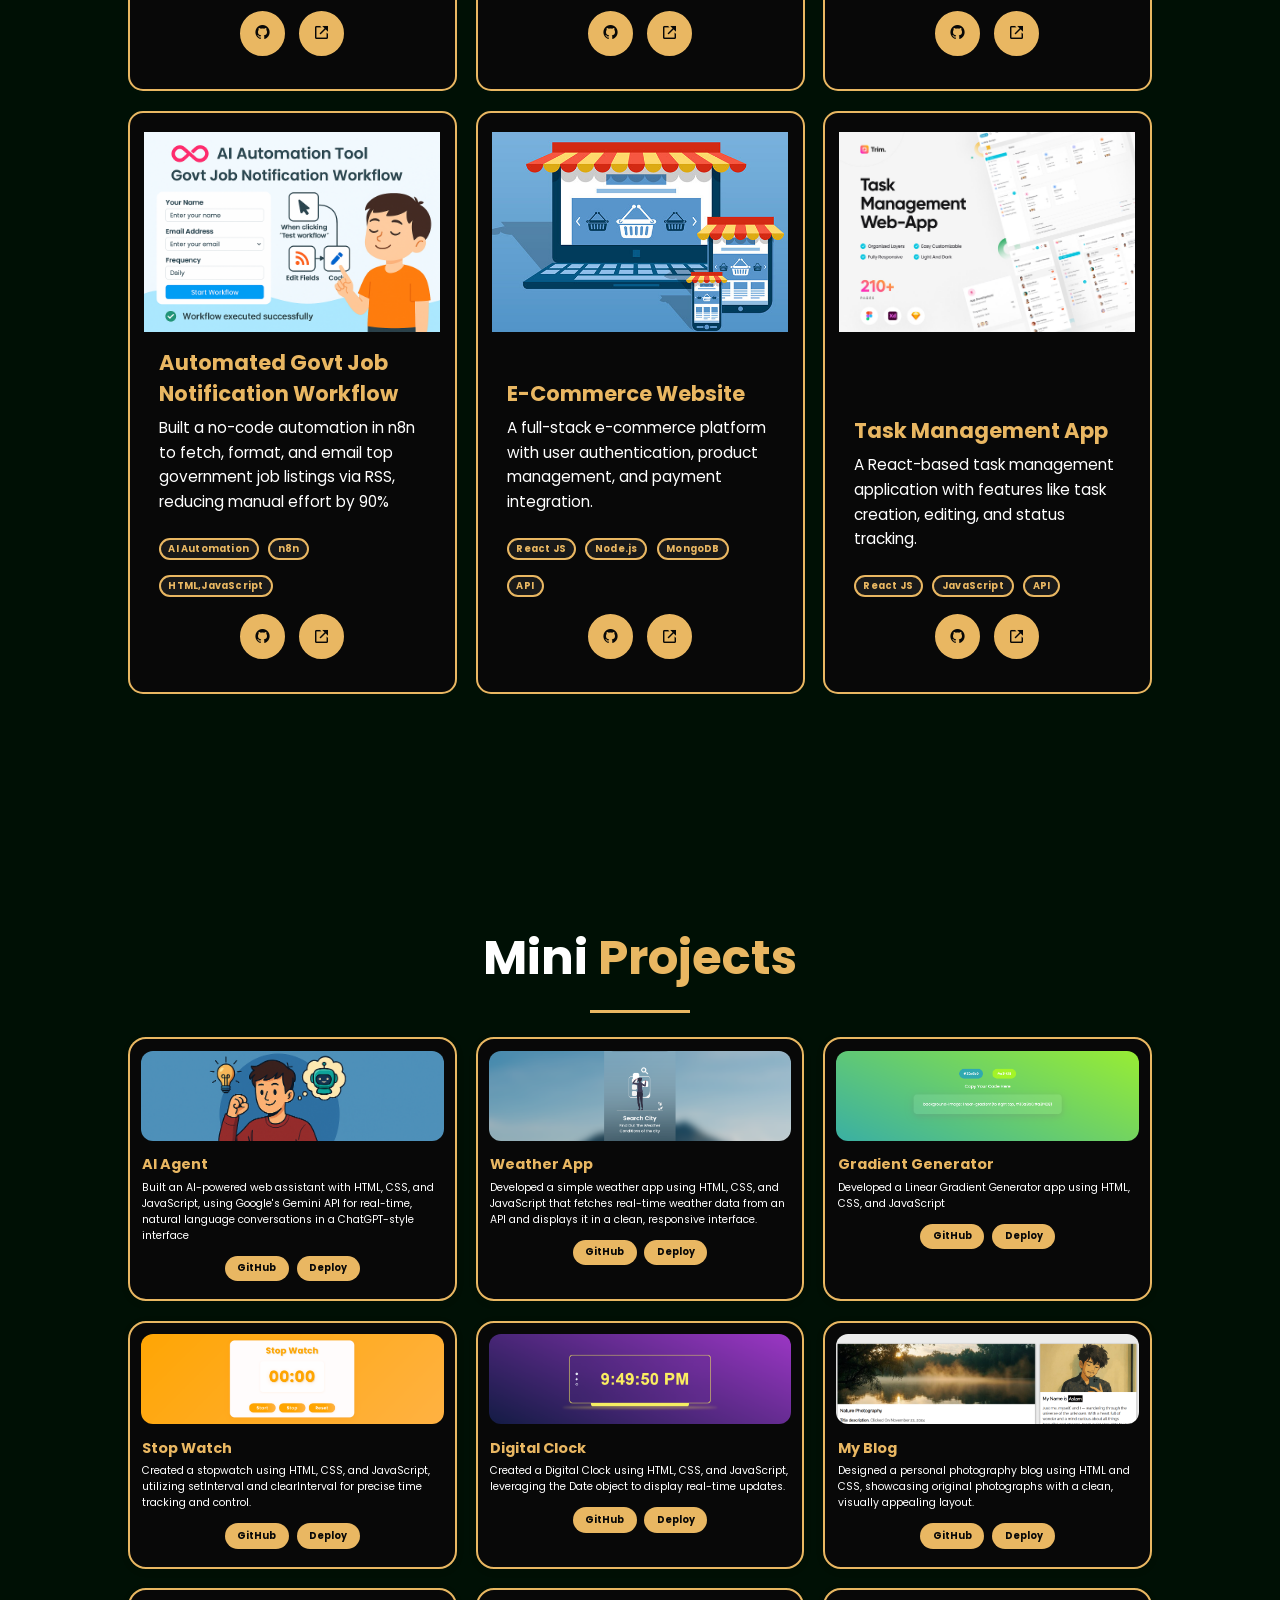
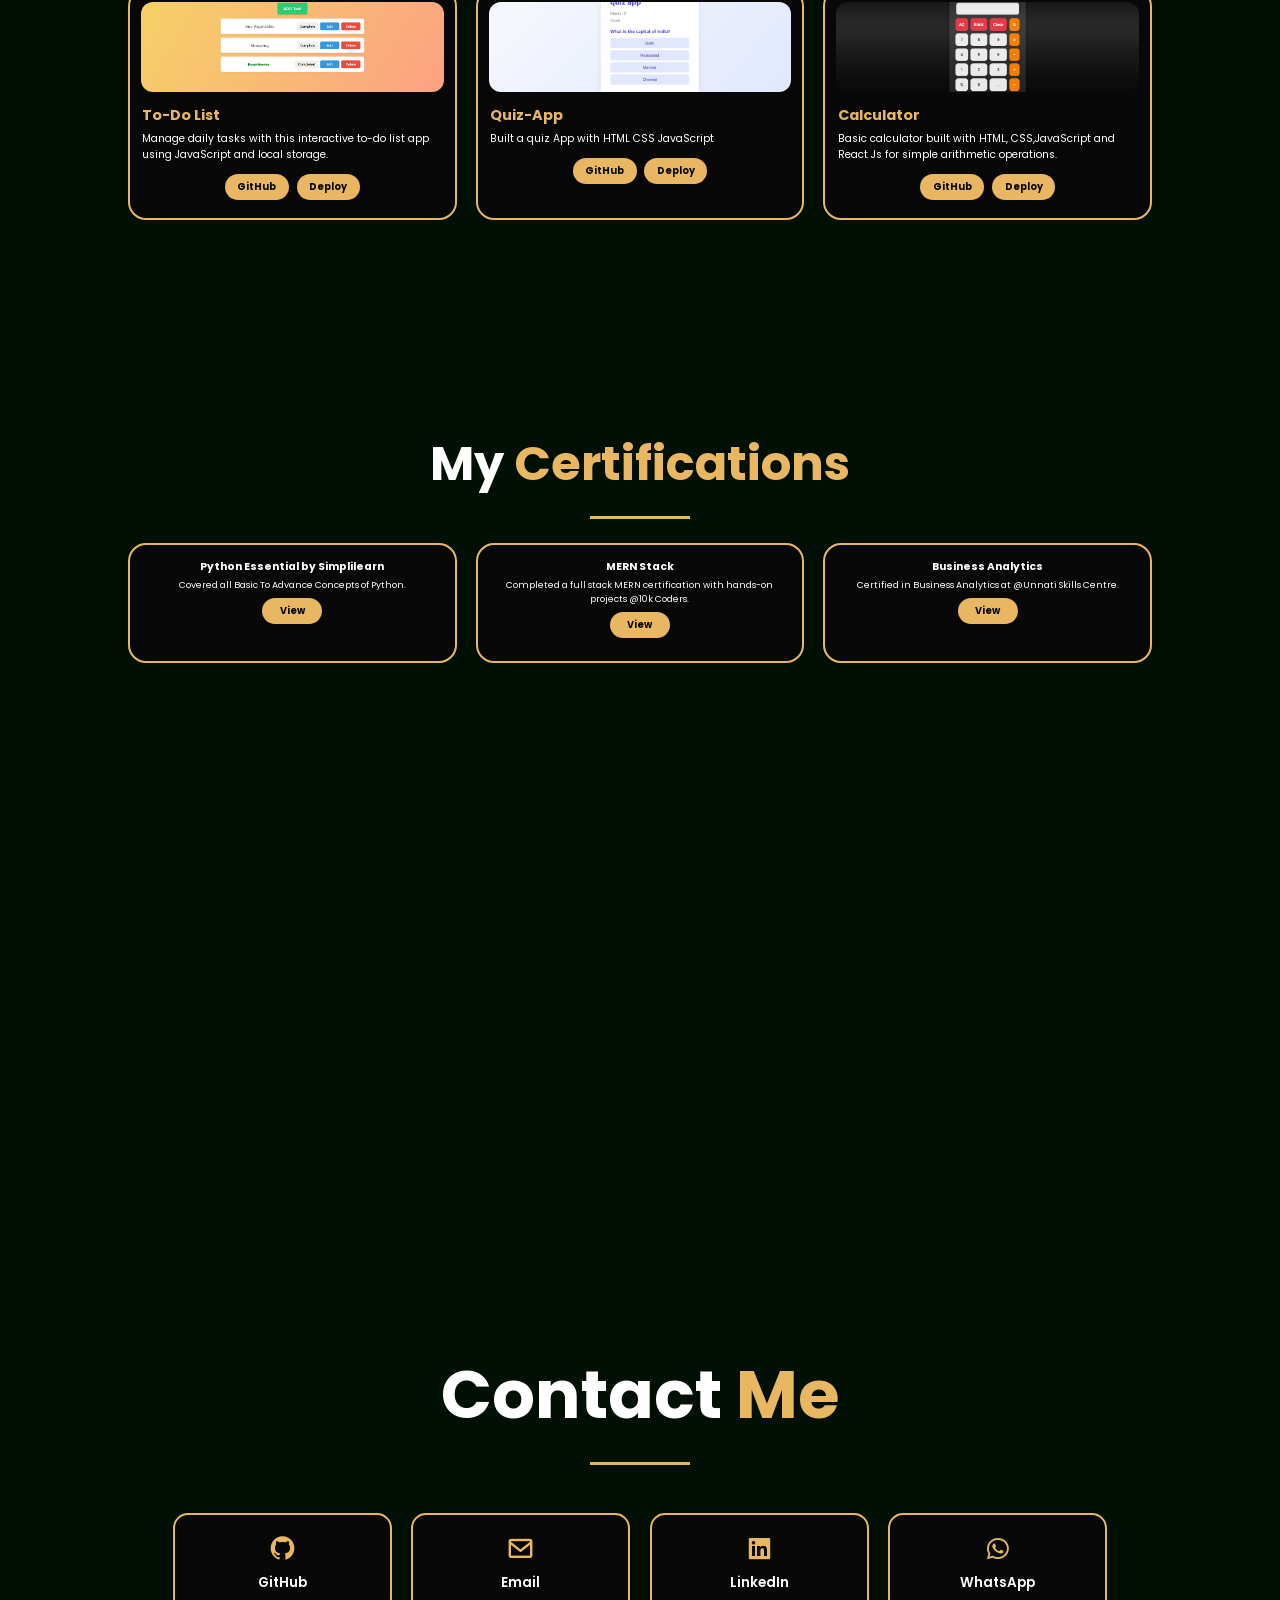
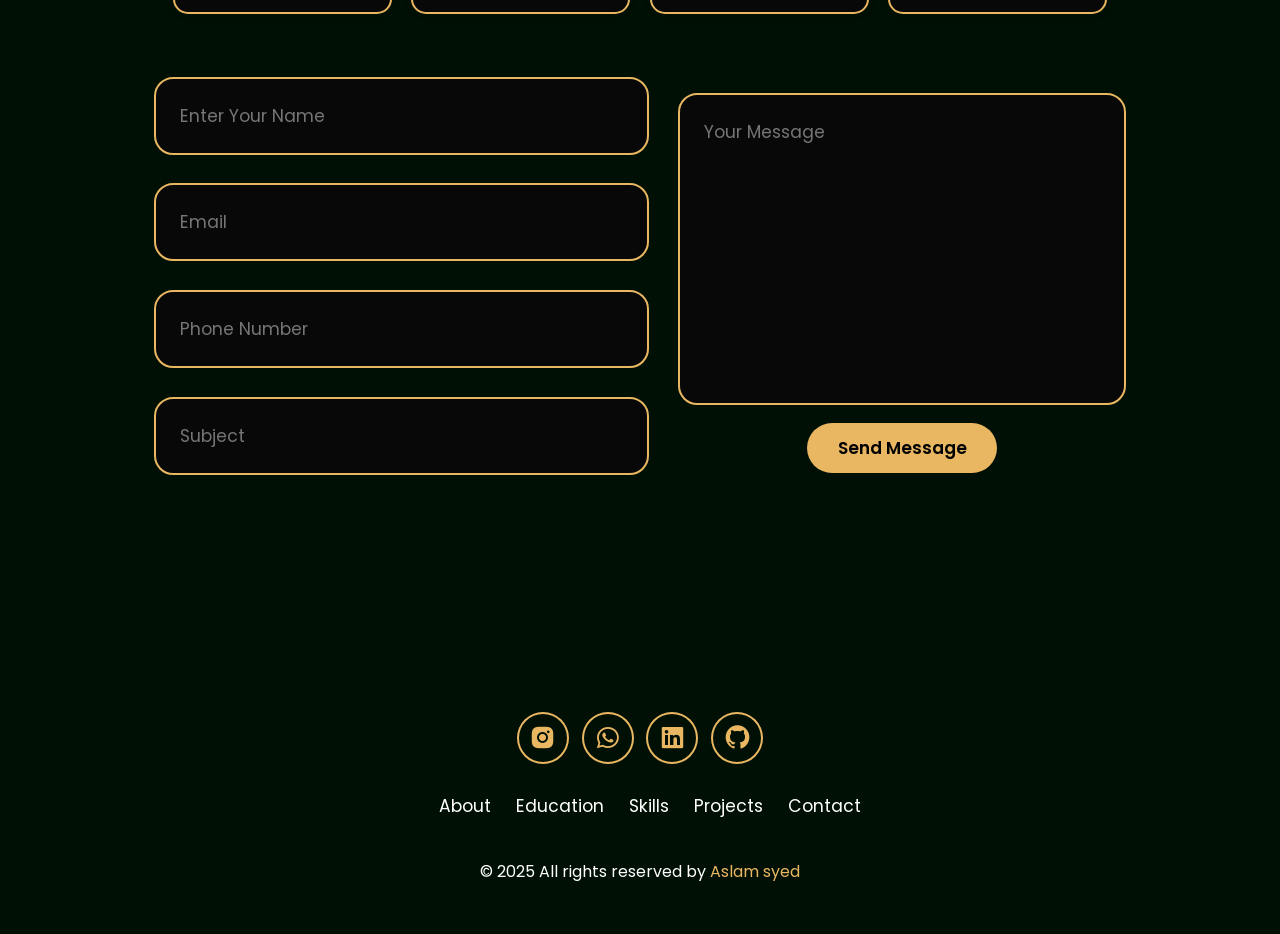
==== commit 29978198: "second-commit" ====
--- a/index.html
+++ b/index.html
@@ -16,7 +16,7 @@
   </head>
   <body>
     <header class="header">
-      <a href="#home" class="logo">Aslam  <span>Syed</span></a>
+      <a href="#home" class="logo"><span class="logo-chevron">&lt;</span> Aslam <span class="logo-slash">&sol;</span> Syed <span class="logo-chevron">&gt;</span></a>
       <div class="nav-icons">
         <button class="theme-toggle" id="themeToggle">
           <i class="fas fa-sun"></i>
@@ -29,14 +29,15 @@
         <a href="#education">Education</a>
         <a href="#skills">Skills</a>
         <a href="#projects">Projects</a>
+        <a href="#mini-projects">Mini Projects</a>
         <a href="#contact">Contact</a>
       </nav>
     </header>
     <section class="home" id="home">
      <div class="home-content">
-      <h1>Hi,It's<span> Aslam</span></h1>
-      <h3>I'm a<span> Frontend Developer</span> </h3>
-      <p> Aspiring Full Stack Developer with a strong foundation in front-end technologies like HTML, CSS, and basic JavaScript, along with Python for backend logic. Passionate about building responsive and user-friendly web applications. </p>
+      <h1>Hi,I'm<span> Aslam</span></h1>
+      <h3><span> Full Stack Developer</span> </h3>
+      <p>Skilled in creating responsive, user-focused applications using <b>HTML5</b>, <b>CSS3</b>, <b>JavaScript (ES6+)</b>, <b>React.js</b>, and <b>Bootstrap</b>. Proficient in backend development with <b>Python</b> and <b>Django</b>, and experienced in working with <b>MySQL</b>. Committed to delivering high-quality, scalable, and maintainable solutions aligned with modern industry standards </p>
       <div class="social-icons">
         <a href="https://www.instagram.com/syed.aslam01?igsh=OGlqeXA3amgwd3c0" target="_blank">
           <i class="bx bxl-instagram-alt"></i>
@@ -51,7 +52,7 @@
         </a>
       </div>
       <div class="btn-group">
-        <a href="./ASLAM SAYYED ATS.pdf" class="btn" download="AslamResume">Download CV</a>
+        <a href="./ASLAM SAYYED UPDATED.pdf" class="btn" download="AslamResume">Download CV</a>
         <a href="mailto:sayedaslam4321@gmail.com" class="btn">Contact</a>
       </div>
      </div>
@@ -65,7 +66,7 @@
     </div>
     <div class="about-content">
       <h2>About <span>Me</span></h2>
-      <p>Currently expanding my skills in React.js and backend development to grow into a well-rounded Full Stack Developer. Eager to learn, adapt, and contribute to innovative projects while continuously improving my technical expertise.And I enjoy turning ideas into interactive, real-world projects that offer great user experiences</p>
+      <p>I am currently expanding my skill set by learning <b>Node.js</b>, <b>Express.js</b>, advanced <b>MongoDB</b>, and <b>REST API</b> best practices, while exploring modern technologies like <b>Large Language Models (LLMs)</b>, <b>AI workflow automation</b>, and <b>prompt engineering</b>. Skilled in <b>Responsive Web Design</b>, <b>DOM Manipulation</b>, and <b>API Integration</b>, with strengths in problem-solving, debugging, and scalability. I value <b>team collaboration</b>, <b>time management</b>, and <b>continuous learning</b> in every project I undertake.</p>
       <a href="#" class="btn">Read More</a>
     </div>
 
@@ -146,6 +147,10 @@
        <i class='bx bxl-python'></i>
         <h3>Python</h3>
       </div>
+      <div class="skill-card">
+       <i class='bx bxl-django'></i>
+        <h3>Django</h3>
+      </div>
 
       <div class="skill-card">
         <i class='bx bxl-react'></i>
@@ -153,6 +158,11 @@
       </div>
 
       <div class="skill-card">
+        <i class='bx bxs-data'></i>
+        <h3>MySQL</h3>
+      </div>
+
+      <div class="skill-card">
         <i class='bx bxl-mongodb'></i>
         <h3>MongoDB</h3>
       </div>
@@ -168,6 +178,11 @@
       </div>
 
       <div class="skill-card">
+        <i class='bx bxl-tailwind-css'></i>
+        <h3>Tailwind CSS</h3>
+      </div>
+
+      <div class="skill-card">
         <i class='bx bxl-git'></i>
         <h3>Git</h3>
       </div>
@@ -198,6 +213,10 @@
       <div class="skill-card">
         <i class='bx bx-mobile-alt'></i>
         <h3>Responsive Design</h3>
+      </div>
+      <div class="skill-card">
+       <i class='bx bxl-visual-studio'></i>
+        <h3>Vs Code</h3>
       </div>
       
       <div class="skill-card">
@@ -215,6 +234,11 @@
         <div class="project-info">
           <h3>Portfolio Website</h3>
           <p>A responsive portfolio website built with HTML, CSS, and JavaScript showcasing my skills and projects.</p>
+          <div class="project-tags">
+            <span>HTML</span>
+            <span>CSS</span>
+            <span>JavaScript</span>
+          </div>
           <div class="project-links">
             <a href="https://github.com/AslamSayyed-Mern" target="_blank" title="GitHub"><i class='bx bxl-github'></i></a>
             <a href="#" target="_blank" title="Live Demo"><i class='bx bx-link-external'></i></a>
@@ -222,23 +246,70 @@
         </div>
       </div>
 
+        <div class="project-box">
+        <img src="./Project-images/Flipkart.webp"alt="E-Commerce Frontend">
+        <div class="project-info">
+          <h3>Flipkart Frontend Clone</h3>
+          <p>A Frontend Clone Of Flipkart e-commerce platform with modern UI/UX design and responsive layout.</p>
+          <div class="project-tags">
+            <span>HTML</span>
+            <span>CSS</span>
+            <span>Bootstrap</span>
+          </div>
+          <div class="project-links">
+            <a href="https://github.com/AslamSayyed-Mern" target="_blank" title="GitHub"><i class='bx bxl-github'></i></a>
+            <a href="https://aslamsayyed-mern.github.io/FlipKartClone/" target="_blank" title="Live Demo"><i class='bx bx-link-external'></i></a>
+          </div>
+        </div>
+      </div>
+
+ 
+    
       <div class="project-box">
+        <img src="./Project-images/NewsApplication.webp "alt="E-Commerce Frontend">
+        <div class="project-info">
+          <h3>News App</h3>
+          <p>Built a News App with real time Data</p>
+          <div class="project-tags">
+            <span>HTML,CSS</span>
+            <span>API</span>
+            <span>JavaScript</span>
+          </div>
+          <div class="project-links">
+            <a href="https://aslamsayyed-mern.github.io/News_App/" target="_blank" title="GitHub"><i class='bx bxl-github'></i></a>
+            <a href="https://www.linkedin.com/posts/aslam-sayyed-mernstack_javascript-html-css-activity-7352321197549752320-MINH?utm_source=share&utm_medium=member_desktop&rcm=ACoAAFOvLFcBOljCEPYwc3So8cpvRVbgdqN-d-Q" target="_blank" title="Live Demo"><i class='bx bx-link-external'></i></a>
+          </div>
+        </div>
+      </div>
+
+      <div class="project-box">
+        <img src="./Project-images/Govt_job_notification_workflow.png" alt="E-Commerce Project">
+        <div class="project-info">
+          <h3>Automated Govt Job Notification Workflow</h3>
+          <p>Built a no-code automation in n8n to fetch, format, and email top government job listings via RSS, reducing manual effort by 90%</p>
+          <div class="project-tags">
+            <span>AI Automation</span>
+            <span>n8n</span>
+            <span>HTML,JavaScript</span>
+          </div>
+          <div class="project-links">
+            <a href="https://github.com/AslamSayyed-Mern" target="_blank" title="GitHub"><i class='bx bxl-github'></i></a>
+            <a href="https://www.linkedin.com/posts/aslam-sayyed-mernstack_n8n-automation-lowcode-activity-7325413342582390784-jwWj?utm_source=share&utm_medium=member_desktop&rcm=ACoAAFOvLFcBOljCEPYwc3So8cpvRVbgdqN-d-Q" target="_blank" title="Live Demo"><i class='bx bx-link-external'></i></a>
+          </div>
+        </div>
+      </div>
+
+        <div class="project-box">
         <img src="./Project-images/E-Commerce.jpg" alt="E-Commerce Project">
         <div class="project-info">
           <h3>E-Commerce Website</h3>
           <p>A full-stack e-commerce platform with user authentication, product management, and payment integration.</p>
-          <div class="project-links">
-            <a href="https://github.com/AslamSayyed-Mern" target="_blank" title="GitHub"><i class='bx bxl-github'></i></a>
-            <a href="#" target="_blank" title="Live Demo"><i class='bx bx-link-external'></i></a>
-          </div>
-        </div>
-      </div>
-
-      <div class="project-box">
-        <img src="./Project-images/e-commercefrontend.png" alt="E-Commerce Frontend">
-        <div class="project-info">
-          <h3>E-Commerce Frontend</h3>
-          <p>A Frontend e-commerce platform with modern UI/UX design and responsive layout.</p>
+          <div class="project-tags">
+            <span>React JS</span>
+            <span>Node.js</span>
+            <span>MongoDB</span>
+            <span>API</span>
+          </div>
           <div class="project-links">
             <a href="https://github.com/AslamSayyed-Mern" target="_blank" title="GitHub"><i class='bx bxl-github'></i></a>
             <a href="#" target="_blank" title="Live Demo"><i class='bx bx-link-external'></i></a>
@@ -251,6 +322,11 @@
         <div class="project-info">
           <h3>Task Management App</h3>
           <p>A React-based task management application with features like task creation, editing, and status tracking.</p>
+          <div class="project-tags">
+            <span>React JS</span>
+            <span>JavaScript</span>
+            <span>API</span>
+          </div>
           <div class="project-links">
             <a href="https://github.com/AslamSayyed-Mern" target="_blank" title="GitHub"><i class='bx bxl-github'></i></a>
             <a href="#" target="_blank" title="Live Demo"><i class='bx bx-link-external'></i></a>
@@ -259,8 +335,182 @@
       </div>
     </div>
   </section>
+  <!-- Mini Projects Section -->
+  <section class="mini-projects" id="mini-projects">
+    <h2 class="heading">Mini <span>Projects</span></h2>
+    <div class="mini-projects-container">
+      
+      <div class="mini-project-box">
+        <img src="./Project-images/Ai_agent.png" alt="Calculator">
+        <div class="mini-project-info">
+          <h3>AI Agent</h3>
+          <p>Built an AI-powered web assistant with HTML, CSS, and JavaScript, using Google's Gemini API for real-time, natural language conversations in a ChatGPT-style interface</p>
+          <div class="mini-btn-group">
+            <a href="https://github.com/AslamSayyed-Mern/AI-AGENT" target="_blank" class="mini-btn">GitHub</a>
+            <a href="https://aslamsayyed-mern.github.io/AI-AGENT/" target="_blank" class="mini-btn">Deploy</a>
+          </div>
+        </div>
+      </div>
+      <div class="mini-project-box">
+        <img src="./Project-images/OGWheaterApp.PNG" alt="Weather App">
+        <div class="mini-project-info">
+          <h3>Weather App</h3>
+          <p>Developed a simple weather app using HTML, CSS, and JavaScript that fetches real-time weather data from an API and displays it in a clean, responsive interface.</p>
+          <div class="mini-btn-group">
+            <a href="https://github.com/AslamSayyed-Mern/Weather-App/tree/main/Weather%20APP" 
+           target="_blank"  class="mini-btn">GitHub</a>
+            <a href="https://aslamsayyed-mern.github.io/Weather-App/Weather%20APP/"
+            target="_blank" class="mini-btn">Deploy</a>
+          </div>
+        </div>
+      </div>
+      <div class="mini-project-box">
+        <img src="./Project-images/Gradient_generator.PNG" alt="Weather App">
+        <div class="mini-project-info">
+          <h3>Gradient Generator</h3>
+          <p>Developed a  Linear Gradient Generator app using HTML, CSS, and JavaScript </p>
+          <div class="mini-btn-group">
+            <a href="https://github.com/AslamSayyed-Mern/Gradient_Generator" 
+           target="_blank"  class="mini-btn">GitHub</a>
+            <a href="https://aslamsayyed-mern.github.io/Gradient_Generator/"
+            target="_blank" class="mini-btn">Deploy</a>
+          </div>
+        </div>
+      </div>
+      <div class="mini-project-box">
+        <img src="./Project-images/Stop_watch.PNG" alt="Calculator">
+        <div class="mini-project-info">
+          <h3>Stop Watch</h3>
+          <p>Created a stopwatch using HTML, CSS, and JavaScript, utilizing setInterval and clearInterval for precise time tracking and control.</p>
+          <div class="mini-btn-group">
+            <a href="https://github.com/AslamSayyed-Mern/Stop_Watch" target="_blank" class="mini-btn">GitHub</a>
+            <a href="https://aslamsayyed-mern.github.io/Stop_Watch/" target="_blank" class="mini-btn">Deploy</a>
+          </div>
+        </div>
+      </div>
+
+      <div class="mini-project-box">
+        <img src="./Project-images/DigitalClock.PNG" alt="Calculator">
+        <div class="mini-project-info">
+          <h3>Digital Clock</h3>
+          <p>Created a Digital Clock using HTML, CSS, and JavaScript, leveraging the Date object to display real-time updates.</p>
+          <div class="mini-btn-group">
+            <a href="https://github.com/AslamSayyed-Mern/Digital_Clock/" target="_blank" class="mini-btn">GitHub</a>
+            <a href="https://aslamsayyed-mern.github.io/Digital_Clock/" target="_blank" class="mini-btn">Deploy</a>
+          </div>
+        </div>
+      </div>
+      
+        
+      
+        
+      <div class="mini-project-box">
+        <img src="./Project-images/My_blog.PNG" alt="Calculator">
+        <div class="mini-project-info">
+          <h3>My Blog</h3>
+          <p>Designed a personal photography blog using HTML and CSS, showcasing original photographs with a clean, visually appealing layout.</p>
+          <div class="mini-btn-group">
+            <a href="https://github.com/AslamSayyed-Mern/W3schools-Templates/blob/main/W3SchoolsTemplate/Template2/index.html" target="_blank" class="mini-btn">GitHub</a>
+            <a href="https://aslamsayyed-mern.github.io/W3schools-Templates/W3SchoolsTemplate/Template2/" target="_blank" class="mini-btn">Deploy</a>
+          </div>
+        </div>
+      </div>
+
+      <div class="mini-project-box">
+        <img src="./Project-images/TODO-List.PNG" alt="To-Do List">
+        <div class="mini-project-info">
+          <h3>To-Do List</h3>
+          <p>Manage daily tasks with this interactive to-do list app using JavaScript and local storage.</p>
+          <div class="mini-btn-group">
+            <a href="https://github.com/AslamSayyed-Mern/TODO-JavaScript/tree/main/TODO-LIST" target="_blank" class="mini-btn">GitHub</a>
+            <a href="https://aslamsayyed-mern.github.io/TODO-JavaScript/TODO-LIST/index.html"  target="_blank" class="mini-btn">Deploy</a>
+          </div>
+        </div>
+      </div>
+      <div class="mini-project-box">
+        <img src="./Project-images/Quizz-App.PNG" alt="To-Do List">
+        <div class="mini-project-info">
+          <h3>Quiz-App</h3>
+          <p>Built a quiz App with HTML CSS JavaScript</p>
+          <div class="mini-btn-group">
+            <a href="https://github.com/AslamSayyed-Mern/quiz_app/" target="_blank" class="mini-btn">GitHub</a>
+            <a href="https://aslamsayyed-mern.github.io/quiz_app/"  target="_blank" class="mini-btn">Deploy</a>
+          </div>
+        </div>
+      </div>
+      <div class="mini-project-box">
+        <img src="./Project-images/Calculator.PNG" alt="Calculator">
+        <div class="mini-project-info">
+          <h3>Calculator</h3>
+          <p>Basic calculator built with HTML, CSS,JavaScript and React Js for simple arithmetic operations.</p>
+          <div class="mini-btn-group">
+            <a href="https://github.com/AslamSayyed-Mern/Calculator" target="_blank" class="mini-btn">GitHub</a>
+            <a href="https://aslamsayyed-mern.github.io/Calculator/" target="_blank" class="mini-btn">Deploy</a>
+          </div>
+        </div>
+      </div>
+    </div>
+    
+  </section>
+  <!-- My Certifications Section -->
+  <section class="certifications" id="certifications">
+    <h2 class="heading">My <span>Certifications</span></h2>
+    <div class="certifications-container">
+      <div class="certification-card">
+         <div class="certification-info">
+           <h3>Python Essential by Simplilearn</h3>
+           <p>Covered all Basic To Advance Concepts of Python.</p>
+           <a href="https://www.linkedin.com/posts/aslam-sayyed-mernstack_aslam-sayyed-has-successfully-completed-the-activity-7307323138529288193-UJn1?utm_source=share&utm_medium=member_desktop&rcm=ACoAAFOvLFcBOljCEPYwc3So8cpvRVbgdqN-d-Q"  target="_blank" class="cert-btn">View</a>
+         </div>
+       </div>
+       <div class="certification-card">
+         <div class="certification-info">
+           <h3>MERN Stack</h3>
+           <p>Completed a full stack MERN certification with hands-on projects @10k Coders.</p>
+           <a href="#" class="cert-btn">View</a>
+         </div>
+       </div>
+       <div class="certification-card">
+         <div class="certification-info">
+           <h3>Business Analytics</h3>
+           <p>Certified in Business Analytics at @Unnati Skills Centre.</p>
+           <a href="#" class="cert-btn">View</a>
+         </div>
+       </div>
+    </div>
+  </section>
   <section class="contact" id="contact">
     <h2 class="heading">Contact <span>Me</span></h2>
+    
+    <!-- Social Contact Links -->
+    <div class="contact-social-container">
+      <div class="contact-social-box">
+        <a href="https://github.com/AslamSayyed-Mern" target="_blank" class="contact-social-link">
+          <i class='bx bxl-github'></i>
+          <span>GitHub</span>
+        </a>
+      </div>
+      <div class="contact-social-box">
+        <a href="mailto:sayedaslam4321@gmail.com" class="contact-social-link">
+          <i class='bx bx-envelope'></i>
+          <span>Email</span>
+        </a>
+      </div>
+      <div class="contact-social-box">
+        <a href="https://www.linkedin.com/in/aslam-sayyed-mernstack" target="_blank" class="contact-social-link">
+          <i class='bx bxl-linkedin-square'></i>
+          <span>LinkedIn</span>
+        </a>
+      </div>
+      <div class="contact-social-box">
+        <a href="https://Wa.me/+919542019584/?text=Hello Aslam sayyed" target="_blank" class="contact-social-link">
+          <i class='bx bxl-whatsapp'></i>
+          <span>WhatsApp</span>
+        </a>
+      </div>
+      
+    </div>
+
     <form action="">
       <div class="input-group">
         <div class="input-box">
--- a/style.css
+++ b/style.css
@@ -36,11 +36,11 @@
     width: 100%;
     top: 0;
     left: 0;
-    padding: 2rem 12%;
+    padding: 2rem 6%;
     background: var(--nav-bg, rgba(0, 0, 0, 0.3));
     backdrop-filter: blur(10px);
     display: flex;
-    justify-content: space-between;
+    justify-content: flex-start;
     align-items: center;
     z-index: 100;
   }
@@ -51,12 +51,12 @@
     
   }
   .logo{
-    font-size: 3rem;
+    font-size: 2.2rem;
     color:var(--text-color);
     font-weight: 800;
     cursor: pointer;
     transition: 0.3s ease;
-
+    margin-right: 60px;
   }
   .logo:hover{
     transform: scale(1.1);
@@ -99,7 +99,7 @@
   .home-content h1{
     font-size: 7rem;
     font-weight: 650;
-    margin-top: 6rem;
+    margin-top: 2rem;
     line-height: 1;
   }
   .home-content h3{
@@ -578,6 +578,110 @@
     margin-bottom: 3rem;
     color: var(--text-color);
   }
+  
+  /* Contact Social Links */
+  .contact-social-container {
+    display: grid;
+    grid-template-columns: repeat(auto-fit, minmax(200px, 1fr));
+    gap: 2rem;
+    max-width: 1000px;
+    margin: 0 auto 4rem auto;
+    padding: 0 2rem;
+  }
+  
+  .contact-social-box {
+    background: var(--bg-color);
+    border: 2px solid var(--main-color);
+    border-radius: 15px;
+    padding: 2rem;
+    text-align: center;
+    transition: all 0.3s ease;
+    box-shadow: 0 2px 10px rgba(0,0,0,0.06);
+  }
+  
+  .contact-social-box:hover {
+    transform: scale(1.05);
+    box-shadow: 0 0 15px var(--main-color);
+    border-color: var(--main-color);
+  }
+  
+  .contact-social-link {
+    display: flex;
+    flex-direction: column;
+    align-items: center;
+    gap: 1rem;
+    text-decoration: none;
+    color: var(--text-color);
+    transition: color 0.3s ease;
+  }
+  
+  .contact-social-link:hover {
+    color: var(--main-color);
+  }
+  
+  .contact-social-link i {
+    font-size: 3rem;
+    color: var(--main-color);
+    transition: all 0.3s ease;
+  }
+  
+  .contact-social-link:hover i {
+    transform: scale(1.2);
+    color: var(--main-color);
+  }
+  
+  .contact-social-link span {
+    font-size: 1.4rem;
+    font-weight: 600;
+    color: var(--text-color);
+    transition: color 0.3s ease;
+  }
+  
+  .contact-social-link:hover span {
+    color: var(--main-color);
+  }
+  
+  /* Contact Social Links Responsive */
+  @media (max-width: 1024px) {
+    .contact-social-container {
+      grid-template-columns: repeat(auto-fit, minmax(150px, 1fr));
+      gap: 1.5rem;
+      padding: 0 1rem;
+    }
+    
+    .contact-social-box {
+      padding: 1.5rem;
+    }
+    
+    .contact-social-link i {
+      font-size: 2.5rem;
+    }
+    
+    .contact-social-link span {
+      font-size: 1.2rem;
+    }
+  }
+  
+  @media (max-width: 600px) {
+    .contact-social-container {
+      grid-template-columns: repeat(2, 1fr);
+      gap: 1rem;
+      padding: 0 0.5rem;
+    }
+    
+    .contact-social-box {
+      padding: 1rem;
+    }
+    
+    .contact-social-link i {
+      font-size: 2rem;
+    }
+    
+    .contact-social-link span {
+      font-size: 1rem;
+    }
+  }
+  
   .contact form{
     display: flex;
     align-items: center;
@@ -730,17 +834,23 @@
   position: relative;
   border-radius: 15px;
   overflow: hidden;
-  background: var(--second-bg-color);
-  transition: all 0.3s ease;
+  background: var(--bg-color);
+  transition: 0.3s ease-in-out;
   border: 2px solid var(--main-color);
   transform-origin: center;
   opacity: 1;
   box-shadow: none;
+  min-height: 420px;
+  display: flex;
+  flex-direction: column;
+  justify-content: space-between;
+  padding: 2rem 1.5rem 2rem 1.5rem;
+  box-sizing: border-box;
 }
 
 .project-box:hover {
-  box-shadow: 0 0 15px rgba(203, 163, 92, 0.2),
-              0 0 30px rgba(203, 163, 92, 0.1);
+  transform: scale(1.04);
+  box-shadow: 0 0 12px var(--main-color);
   border-color: var(--main-color);
 }
 
@@ -748,11 +858,6 @@
   width: 100%;
   height: 200px;
   object-fit: cover;
-  transition: 0.5s ease;
-}
-
-.project-box:hover img {
-  transform: scale(1.1);
 }
 
 .project-info {
@@ -818,24 +923,37 @@
   transform: scale(1.1);
 }
 
-@media (max-width: 768px) {
-  .projects-container {
-    grid-template-columns: 1fr;
-  }
-  
-  .project-info {
-    min-height: 220px;
-  }
-  
-  .project-links {
-    gap: 1rem;
-  }
-  
-  .project-links a {
-    width: 40px;
-    height: 40px;
-    font-size: 1.6rem;
-  }
+.project-tags {
+  display: flex;
+  flex-wrap: wrap;
+  gap: 1rem;
+  margin: 1.2rem 0 1.2rem 0;
+}
+.project-tags span {
+  font-size: 1rem;
+  padding: 0.25em 0.8em;
+  background: rgba(255,255,255,0.07);
+  color: var(--main-color);
+  font-weight: 700;
+  letter-spacing: 0.02em;
+  margin-bottom: 0.5em;
+  display: inline-block;
+  transition: background 0.2s, color 0.2s;
+  border: 2px solid var(--main-color);
+  box-sizing: border-box;
+  border-radius: 50px;
+}
+.project-tags span:hover {
+  background: var(--main-color);
+  color: var(--bg-color);
+}
+
+[data-theme="light"] .project-box {
+  background: #fff;
+}
+
+[data-theme="dark"] .project-box {
+  background: #080808;
 }
 
 /* General Animation Classes */
@@ -1300,6 +1418,7 @@
   display: flex;
   align-items: center;
   gap: 0.5rem;
+  margin-left: auto;
 }
 
 @media (max-width: 1024px) {
@@ -1313,3 +1432,330 @@
     gap: 0.2rem;
   }
 }
+
+.logo-chevron {
+  color: var(--main-color);
+  font-weight: 900;
+  font-size: 1em;
+  margin: 0 0.05em;
+}
+.logo-slash {
+  color: var(--main-color);
+  font-weight: 900;
+  font-size: 1.1em;
+  vertical-align: middle;
+  margin: 0 0.05em;
+}
+
+.mini-projects {
+  background: var(--second-bg-color);
+  padding: 80px 0 80px 0;
+}
+.mini-projects .heading {
+  text-align: center;
+  font-size: 5rem;
+  margin-bottom: 2.5rem;
+  color: var(--text-color);
+}
+.mini-underline {
+  width: 120px;
+  height: 6px;
+  background: var(--main-color);
+  margin: 0 auto 3rem auto;
+  border-radius: 3px;
+}
+.mini-projects-container {
+  display: grid;
+  grid-template-columns: repeat(auto-fit, minmax(260px, 1fr));
+  gap: 2rem;
+  max-width: 1200px;
+  margin: 0 auto;
+  width: 100%;
+}
+.mini-project-box {
+  background: var(--bg-color);
+  border: 2px solid var(--main-color);
+  border-radius: 18px;
+  box-shadow: 0 2px 10px rgba(0,0,0,0.06);
+  padding: 1.2rem 0.3rem 1.2rem 0.3rem;
+  display: flex;
+  flex-direction: column;
+  align-items: center;
+  min-height: 220px;
+  transition: box-shadow 0.3s, border 0.3s, transform 0.3s;
+}
+.mini-project-box:hover {
+  transform: scale(1.04);
+  box-shadow: 0 0 12px var(--main-color);
+  border-color: var(--main-color);
+}
+.mini-project-box img {
+  width: 95%;
+  max-width: 95%;
+  height: 90px;
+  object-fit: cover;
+  border-radius: 12px;
+  margin-bottom: 0.7rem;
+  transition: box-shadow 0.3s, border 0.3s, transform 0.3s;
+}
+.mini-project-info {
+  width: 100%;
+  display: flex;
+  flex-direction: column;
+  align-items: flex-start;
+  padding: 0.7rem 1rem 0.7rem 1rem;
+  box-sizing: border-box;
+}
+.mini-project-info h3 {
+  color: var(--main-color);
+  font-size: 1.5rem;
+  font-weight: 700;
+  margin-bottom: 0.5rem;
+}
+.mini-project-info p {
+  color: var(--text-color);
+  font-size: 1.1rem;
+  margin-bottom: 1.2rem;
+  flex-grow: 1;
+}
+.mini-btn-group {
+  display: flex;
+  gap: 0.8rem;
+  width: 100%;
+  justify-content: center;
+}
+.mini-btn {
+  background: var(--main-color);
+  color: var(--bg-color);
+  font-weight: 700;
+  font-size: 1rem;
+  padding: 0.4em 1.1em;
+  border-radius: 2em;
+  border: 2px solid transparent;
+  outline: none;
+  box-shadow: none;
+  cursor: pointer;
+  text-decoration: none;
+  transition: 0.3s ease-in-out;
+  display: inline-block;
+  min-width: 60px;
+  box-sizing: border-box;
+}
+.mini-btn:hover {
+  background: var(--main-color);
+  color: black;
+  border: 2px solid transparent;
+  transform: scale(1.05);
+  box-shadow: 0 0 25px var(--main-color), 0 0 0px var(--main-color);
+}
+[data-theme="light"] .mini-btn:hover {
+  color: var(--bg-color);
+}
+@media (max-width: 900px) {
+  .mini-projects .heading {
+    font-size: 3rem;
+  }
+  .mini-projects-container {
+    grid-template-columns: 1fr;
+  }
+  .mini-project-box img {
+    max-width: 100%;
+    height: 60px;
+  }
+  .certifications .heading {
+    font-size: 3rem;
+  }
+  .certifications-container {
+    grid-template-columns: 1fr;
+  }
+  .certification-card img {
+    max-width: 100%;
+    height: 60px;
+  }
+}
+@media (max-width: 600px) {
+  .mini-projects {
+    padding: 40px 0 40px 0;
+  }
+  .mini-projects .heading {
+    font-size: 2rem;
+    margin-bottom: 1.2rem;
+  }
+  .mini-projects-container {
+    gap: 1rem;
+  }
+  .mini-project-box {
+    padding: 0.5rem 0.1rem 0.5rem 0.1rem;
+    min-height: 120px;
+  }
+  .mini-project-info {
+    padding: 0.4rem 0.5rem 0.4rem 0.5rem;
+  }
+  .mini-btn {
+    font-size: 0.85rem;
+    padding: 0.25em 0.7em;
+    min-width: 40px;
+  }
+  .certifications {
+    padding: 40px 0 40px 0;
+  }
+  .certifications .heading {
+    font-size: 2rem;
+    margin-bottom: 1.2rem;
+  }
+  .certifications-container {
+    gap: 1rem;
+  }
+  .certification-card {
+    padding: 0.3rem 0.1rem 0.3rem 0.1rem;
+    min-height: 70px;
+  }
+  .certification-info {
+    width: 100%;
+    display: flex;
+    flex-direction: column;
+    align-items: center;
+    text-align: center;
+    padding: 0.7rem 1rem 0.7rem 1rem;
+    box-sizing: border-box;
+  }
+  .certification-info h3 {
+    font-size: 1.1rem;
+    margin-bottom: 0.3rem;
+  }
+  .certification-info p {
+    font-size: 0.95rem;
+    margin-bottom: 0.7rem;
+  }
+  .cert-btn {
+    font-size: 0.85rem;
+    padding: 0.25em 0.7em;
+    min-width: 40px;
+  }
+}
+
+.certifications {
+  background: var(--second-bg-color);
+  padding: 80px 0 80px 0;
+}
+.certifications .heading {
+  text-align: center;
+  font-size: 5rem;
+  margin-bottom: 2.5rem;
+  color: var(--text-color);
+}
+.certifications-container {
+  display: grid;
+  grid-template-columns: repeat(auto-fit, minmax(260px, 1fr));
+  gap: 2rem;
+  max-width: 1200px;
+  margin: 0 auto;
+  width: 100%;
+}
+.certification-card {
+  background: var(--bg-color);
+  border: 2px solid var(--main-color);
+  border-radius: 18px;
+  box-shadow: 0 2px 10px rgba(0,0,0,0.06);
+  padding: 0.7rem 0.3rem 0.7rem 0.3rem;
+  min-height: 120px;
+  display: flex;
+  flex-direction: column;
+  align-items: center;
+  transition: box-shadow 0.3s, border 0.3s, transform 0.3s;
+}
+.certification-info {
+  width: 100%;
+  display: flex;
+  flex-direction: column;
+  align-items: center;
+  text-align: center;
+  padding: 0.7rem 1rem 0.7rem 1rem;
+  box-sizing: border-box;
+}
+.certification-info h3 {
+  font-size: 1.1rem;
+  margin-bottom: 0.3rem;
+}
+.certification-info p {
+  font-size: 0.95rem;
+  margin-bottom: 0.7rem;
+}
+.cert-btn {
+  background: var(--main-color);
+  color: var(--bg-color);
+  font-weight: 700;
+  font-size: 1rem;
+  padding: 0.4em 1.1em;
+  border-radius: 2em;
+  border: 2px solid transparent;
+  outline: none;
+  box-shadow: none;
+  cursor: pointer;
+  text-decoration: none;
+  transition: 0.3s ease-in-out;
+  display: inline-block;
+  min-width: 60px;
+  box-sizing: border-box;
+}
+.cert-btn:hover {
+  background: var(--main-color);
+  color: black;
+  border: 2px solid transparent;
+  transform: scale(1.05);
+  box-shadow: 0 0 25px var(--main-color), 0 0 0px var(--main-color);
+}
+[data-theme="light"] .cert-btn:hover {
+  color: var(--bg-color);
+}
+@media (max-width: 900px) {
+  .certifications .heading {
+    font-size: 3rem;
+  }
+  .certifications-container {
+    grid-template-columns: 1fr;
+  }
+  .certification-card img {
+    max-width: 100%;
+    height: 60px;
+  }
+}
+
+.mini-projects, .certifications {
+  padding-left: 10%;
+  padding-right: 10%;
+}
+@media (max-width: 900px) {
+  .mini-projects, .certifications {
+    padding-left: 7vw;
+    padding-right: 7vw;
+  }
+}
+@media (max-width: 600px) {
+  .mini-projects, .certifications {
+    padding-left: 5vw;
+    padding-right: 5vw;
+  }
+  .mini-projects-container, .certifications-container {
+    padding-left: 0;
+    padding-right: 0;
+  }
+}
+
+@media (max-width: 600px) {
+  .about-content h2 {
+    font-size: 2.7rem;
+  }
+  .home-content h1 {
+    font-size: 3.5rem;
+  }
+}
+@media (max-width: 320px) {
+  .logo{
+    font-size: 1.8rem;
+  }
+  .projects{
+    padding: 50px 5%;
+   
+  }
+}
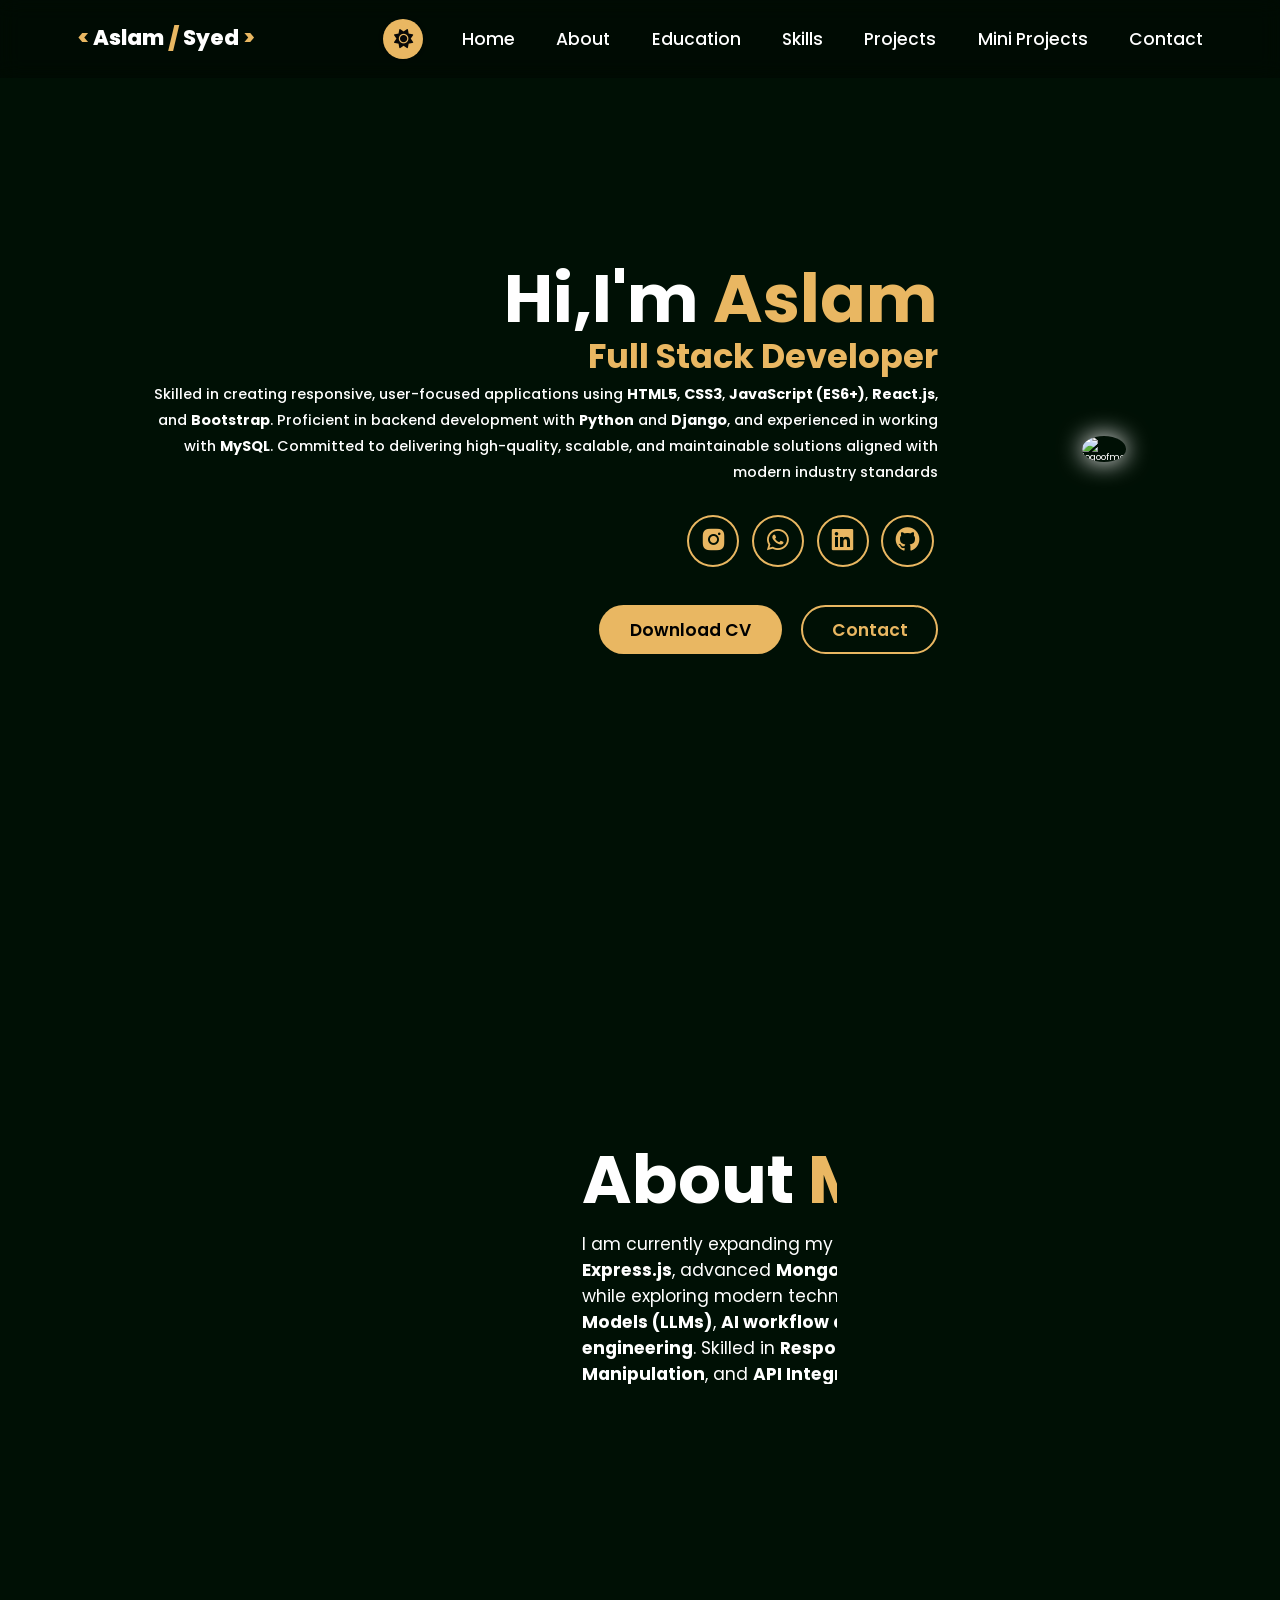
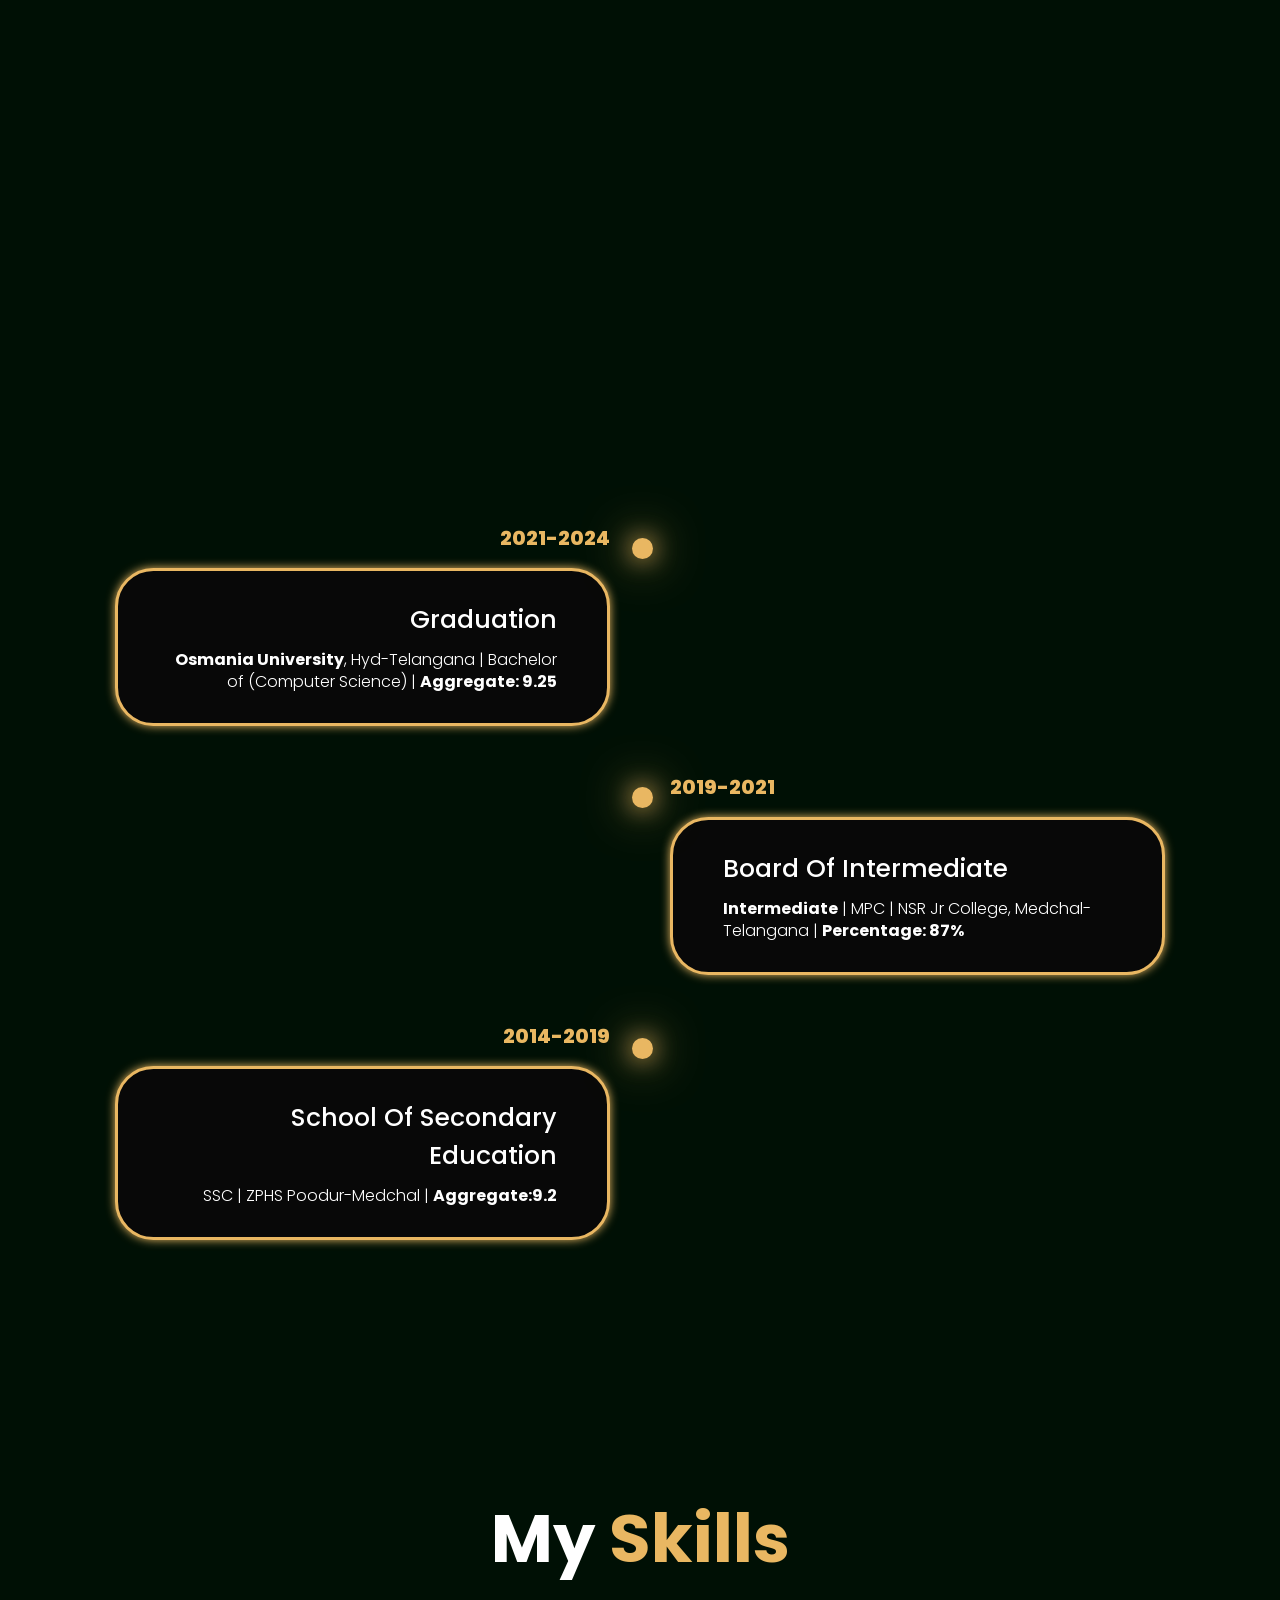
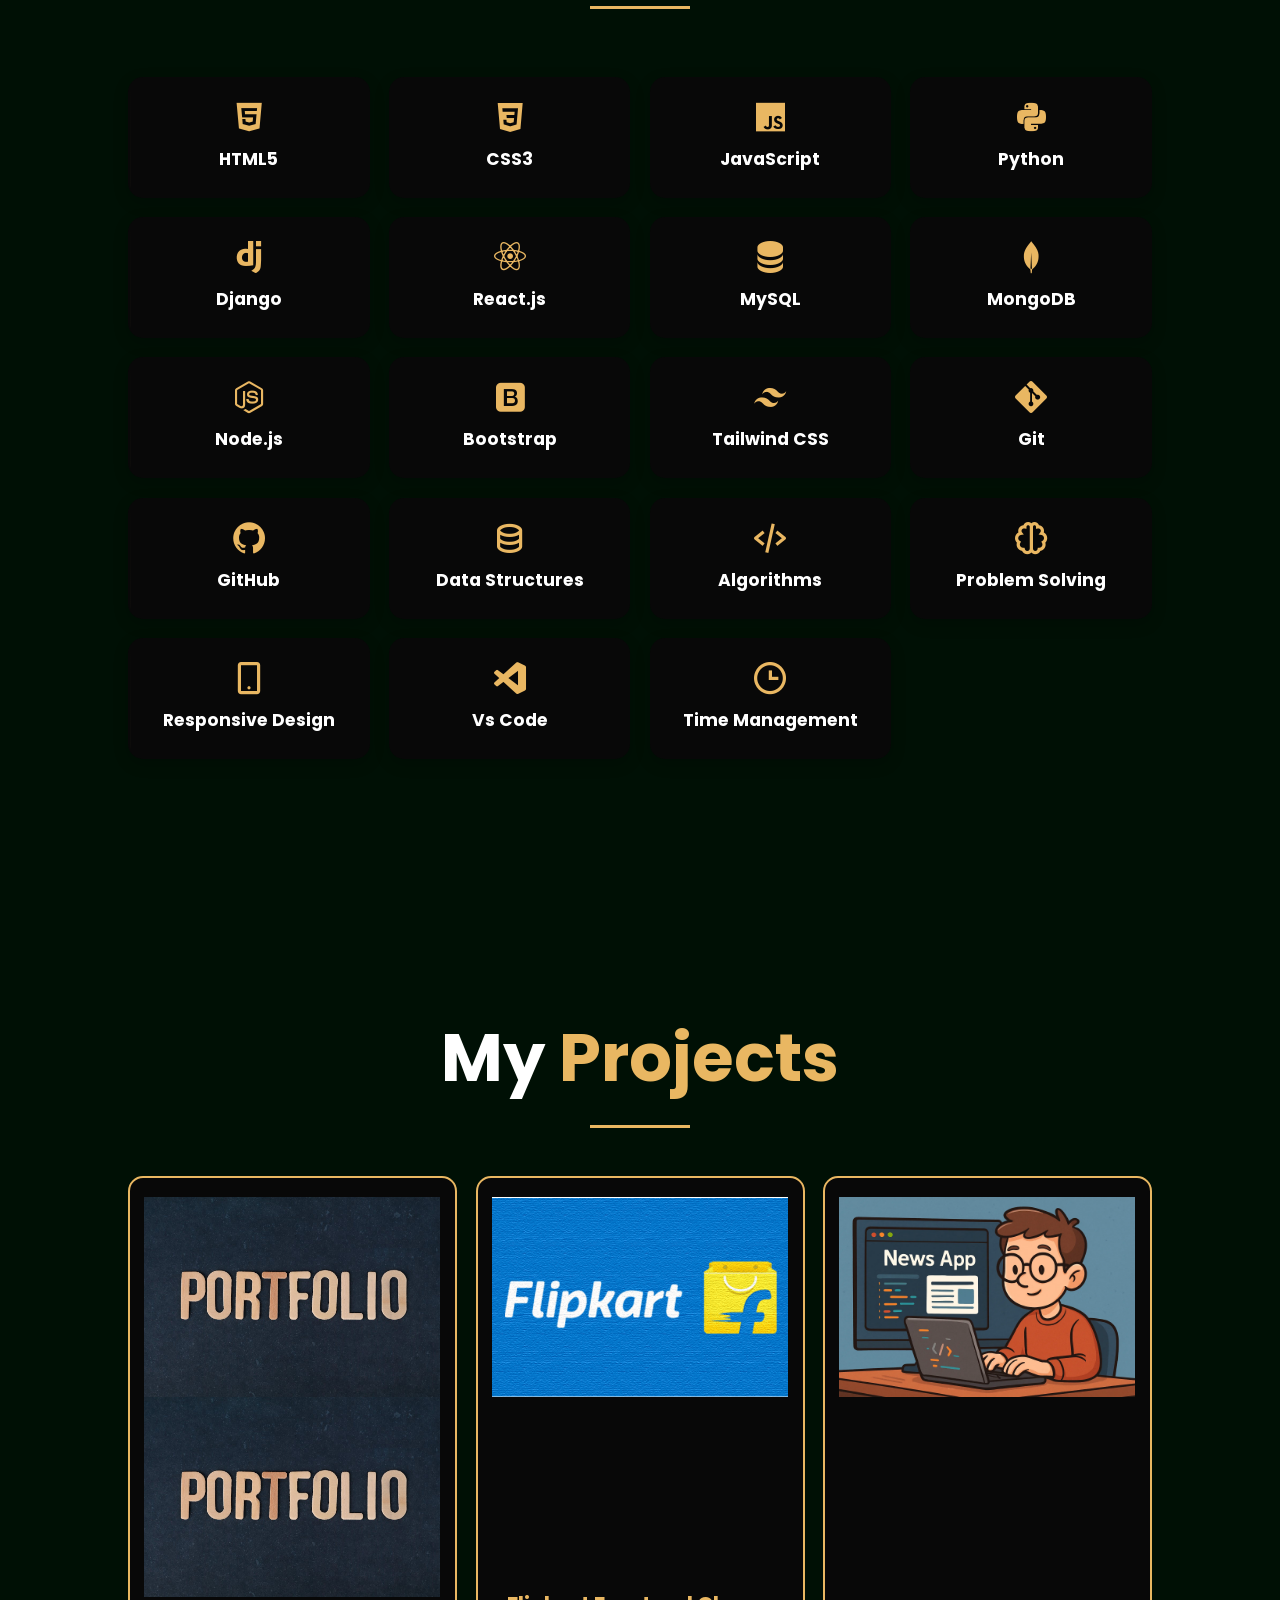
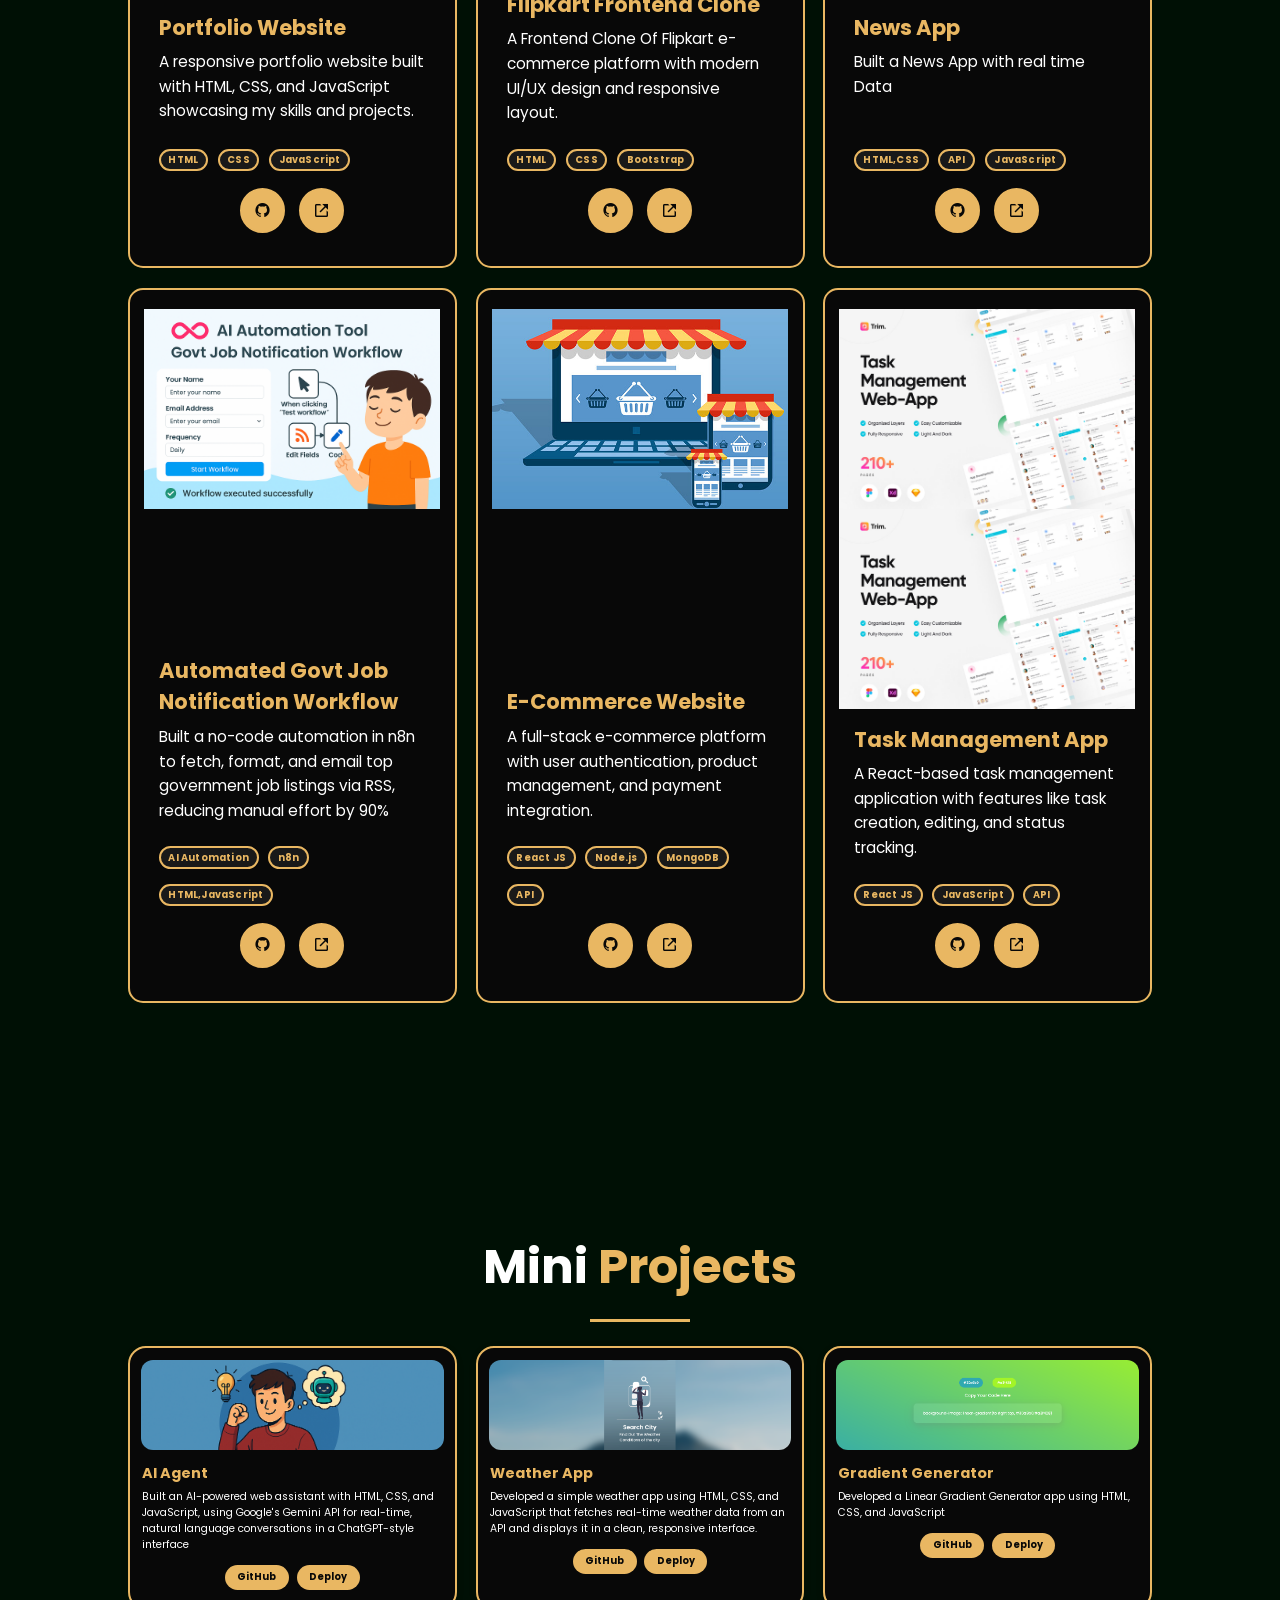
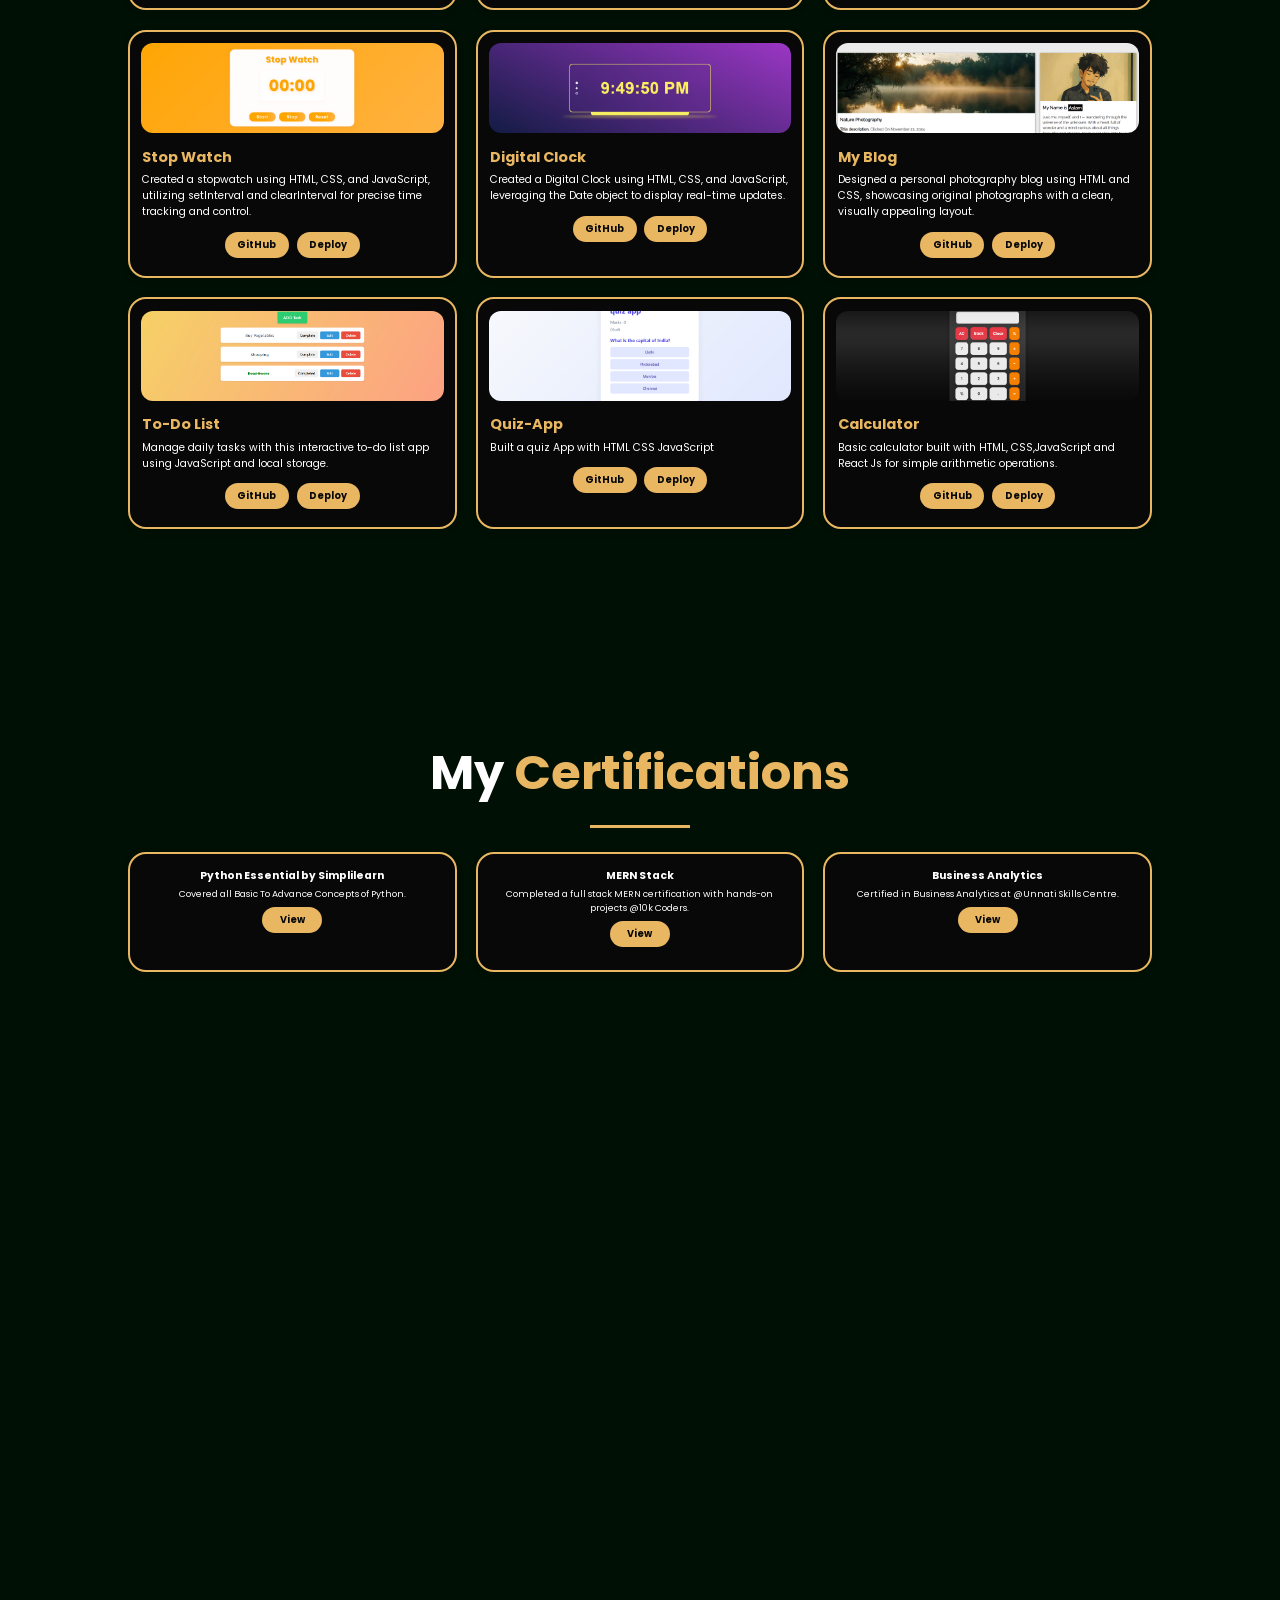
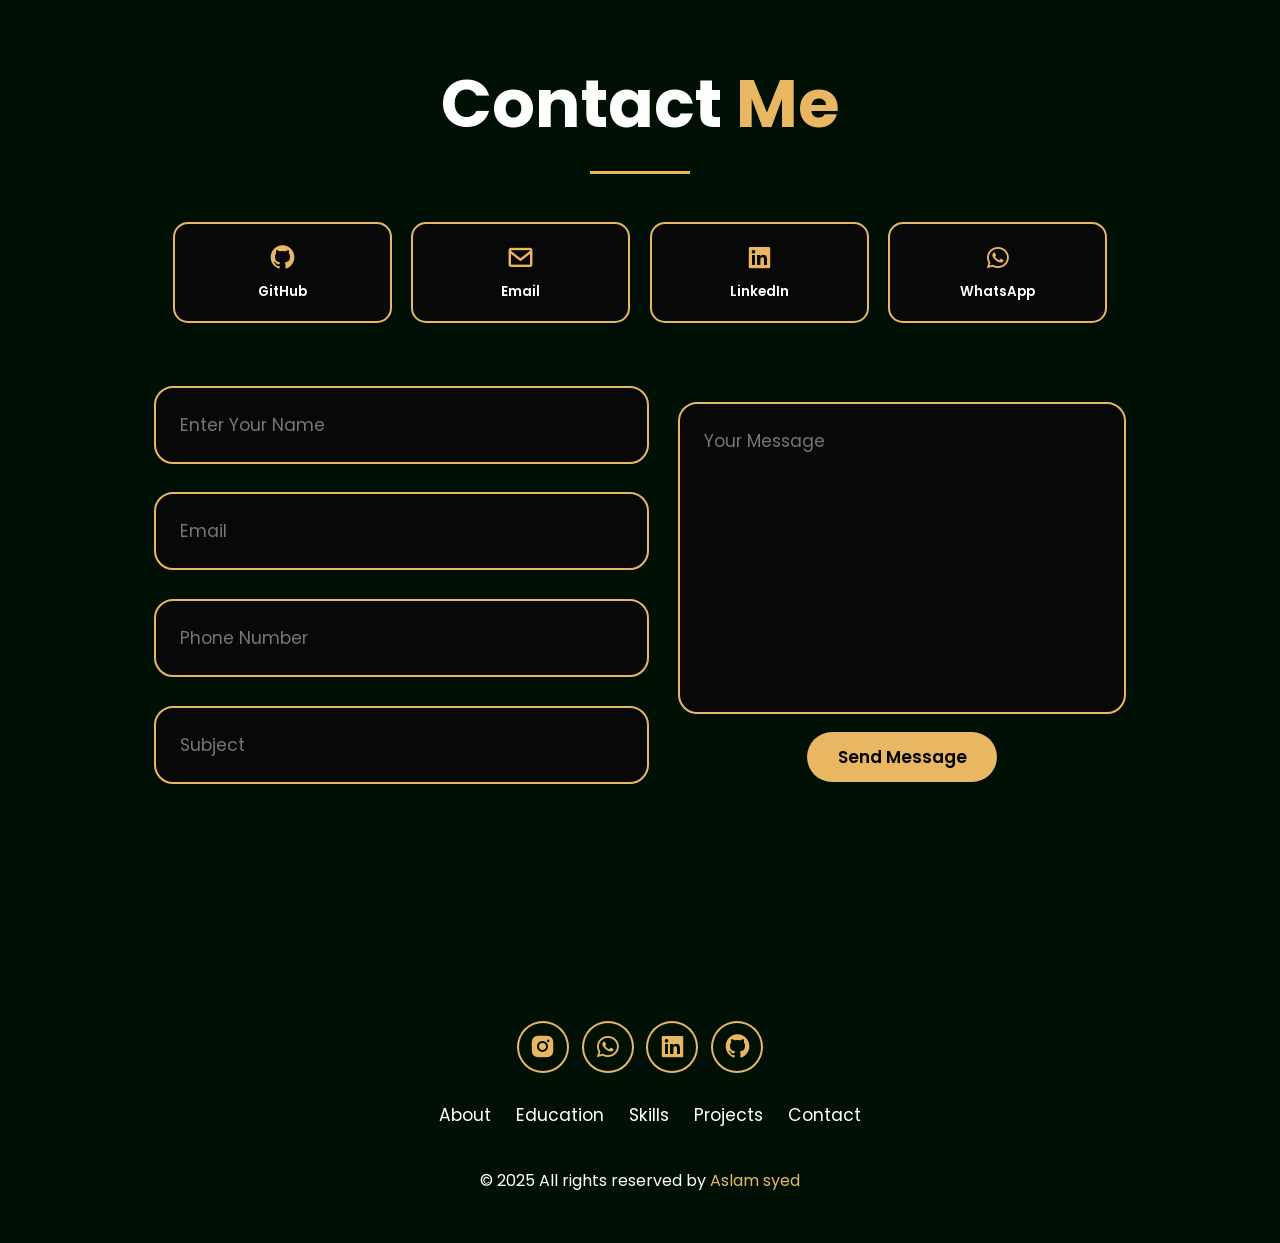
==== commit 832bd85b: "Merge branch 'main' of https://github.com/AslamSayyed-Mern/MYPortfolio" ====
--- a/index.html
+++ b/index.html
@@ -231,6 +231,7 @@
     <div class="projects-container">
       <div class="project-box">
         <img src="./Project-images/porfolio.jpeg" alt="Portfolio Project">
+        <img src="./Project-images/porfolio.jpeg" alt="Portfolio Project">
         <div class="project-info">
           <h3>Portfolio Website</h3>
           <p>A responsive portfolio website built with HTML, CSS, and JavaScript showcasing my skills and projects.</p>
@@ -318,6 +319,7 @@
       </div>
 
       <div class="project-box">
+        <img src="./Project-images/Taskmanagement.jpg" alt="Task Management App">
         <img src="./Project-images/Taskmanagement.jpg" alt="Task Management App">
         <div class="project-info">
           <h3>Task Management App</h3>
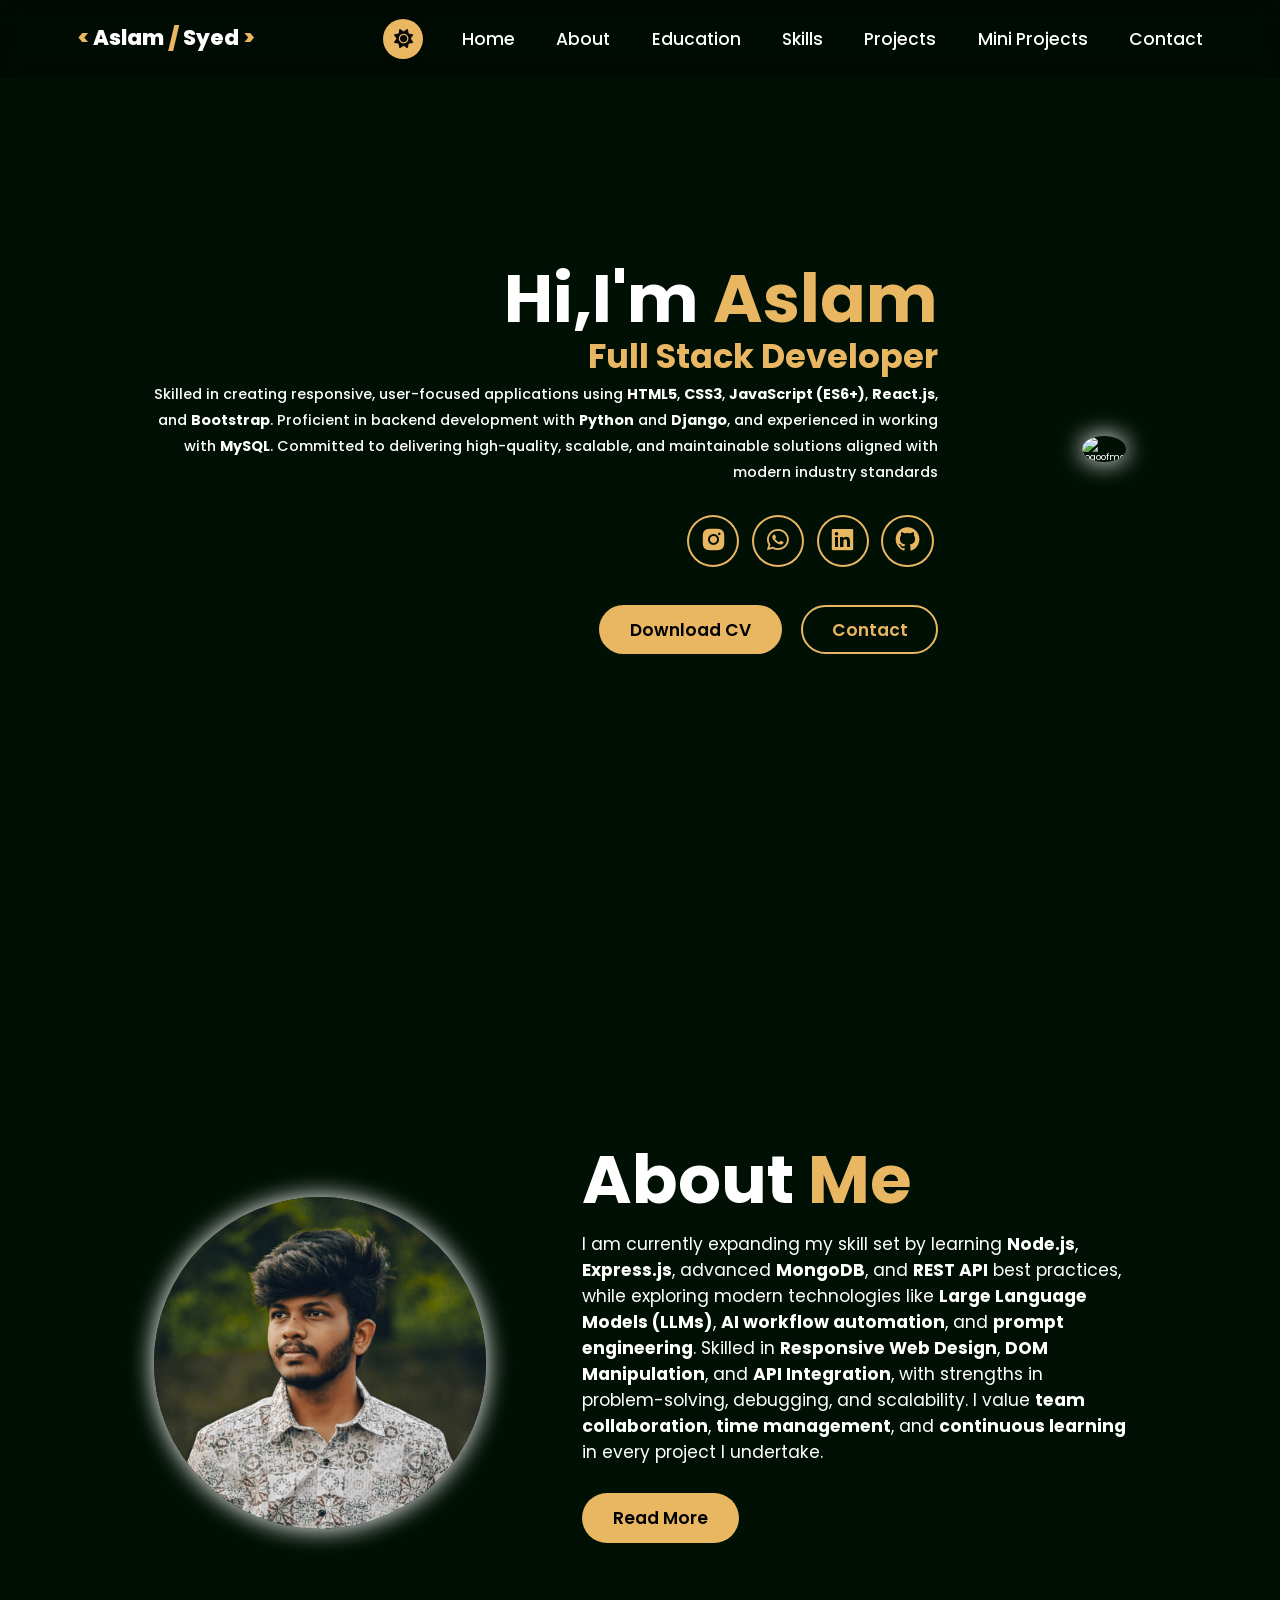
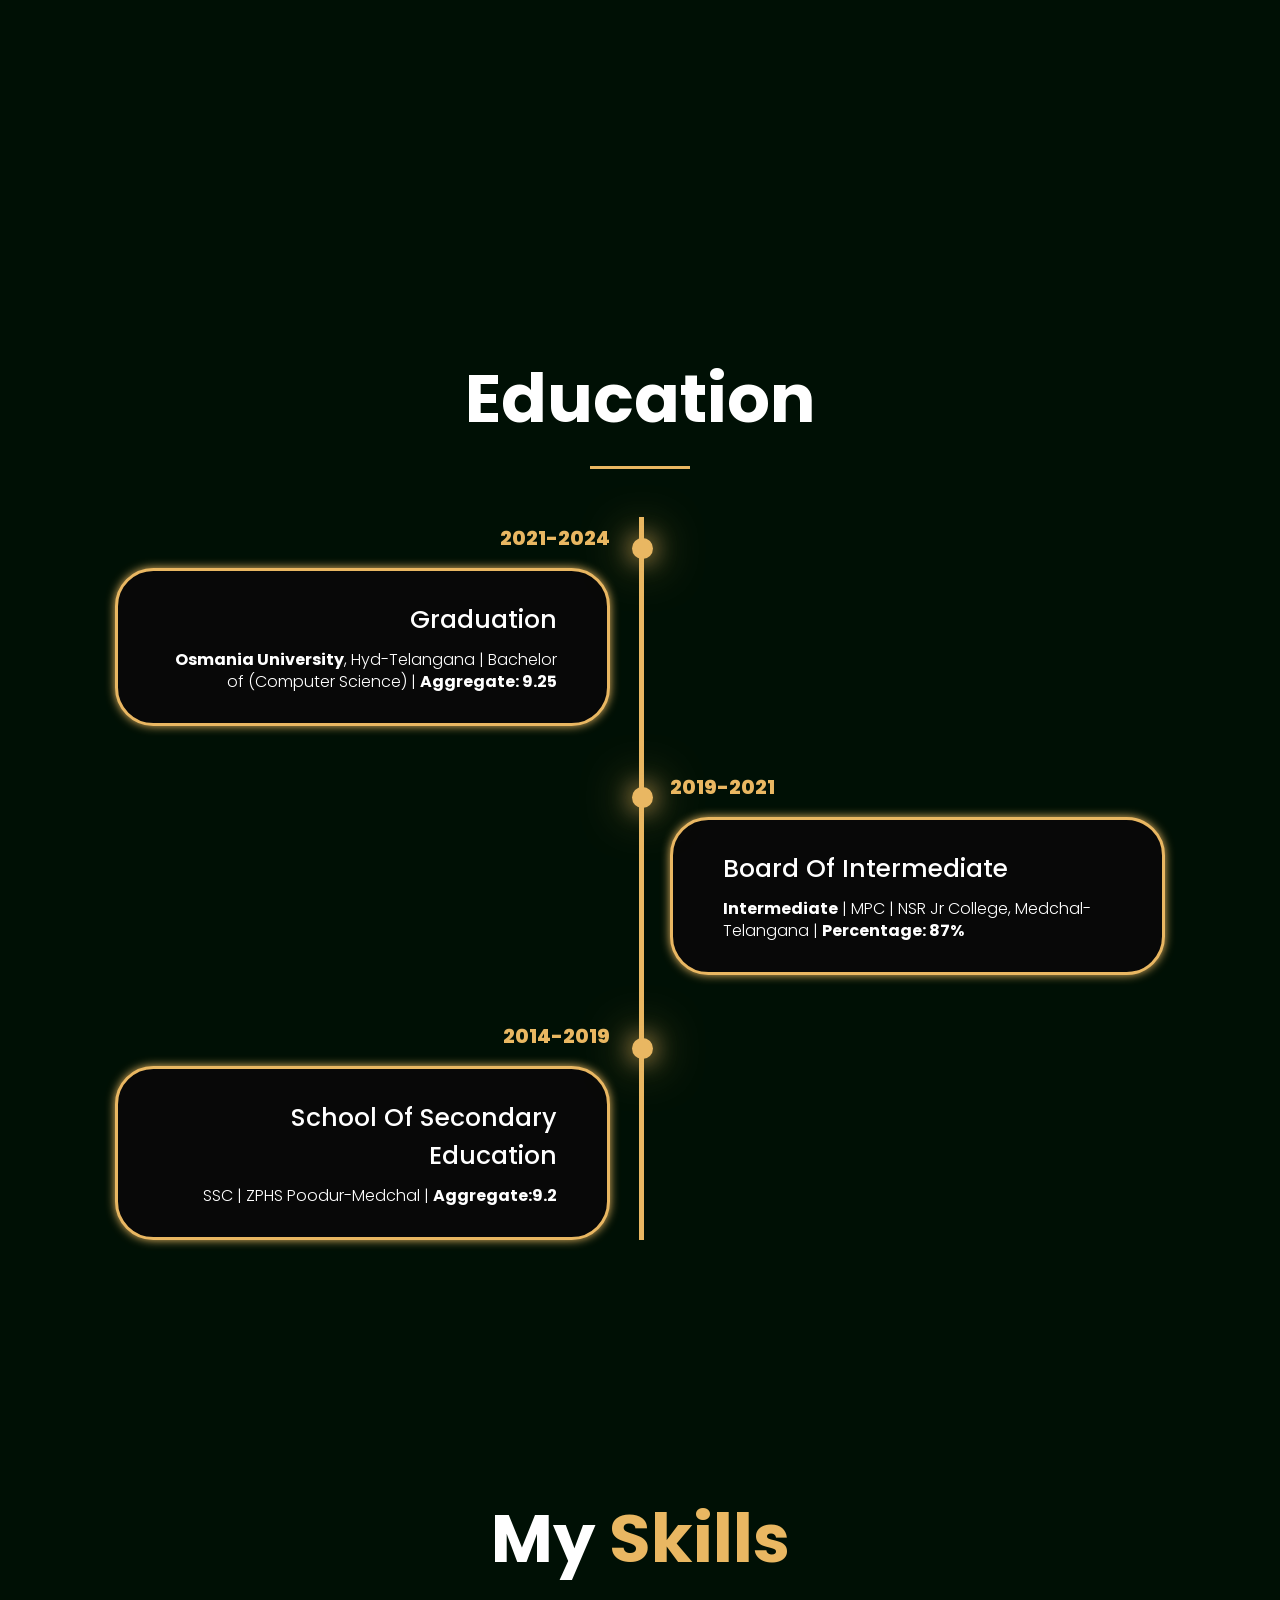
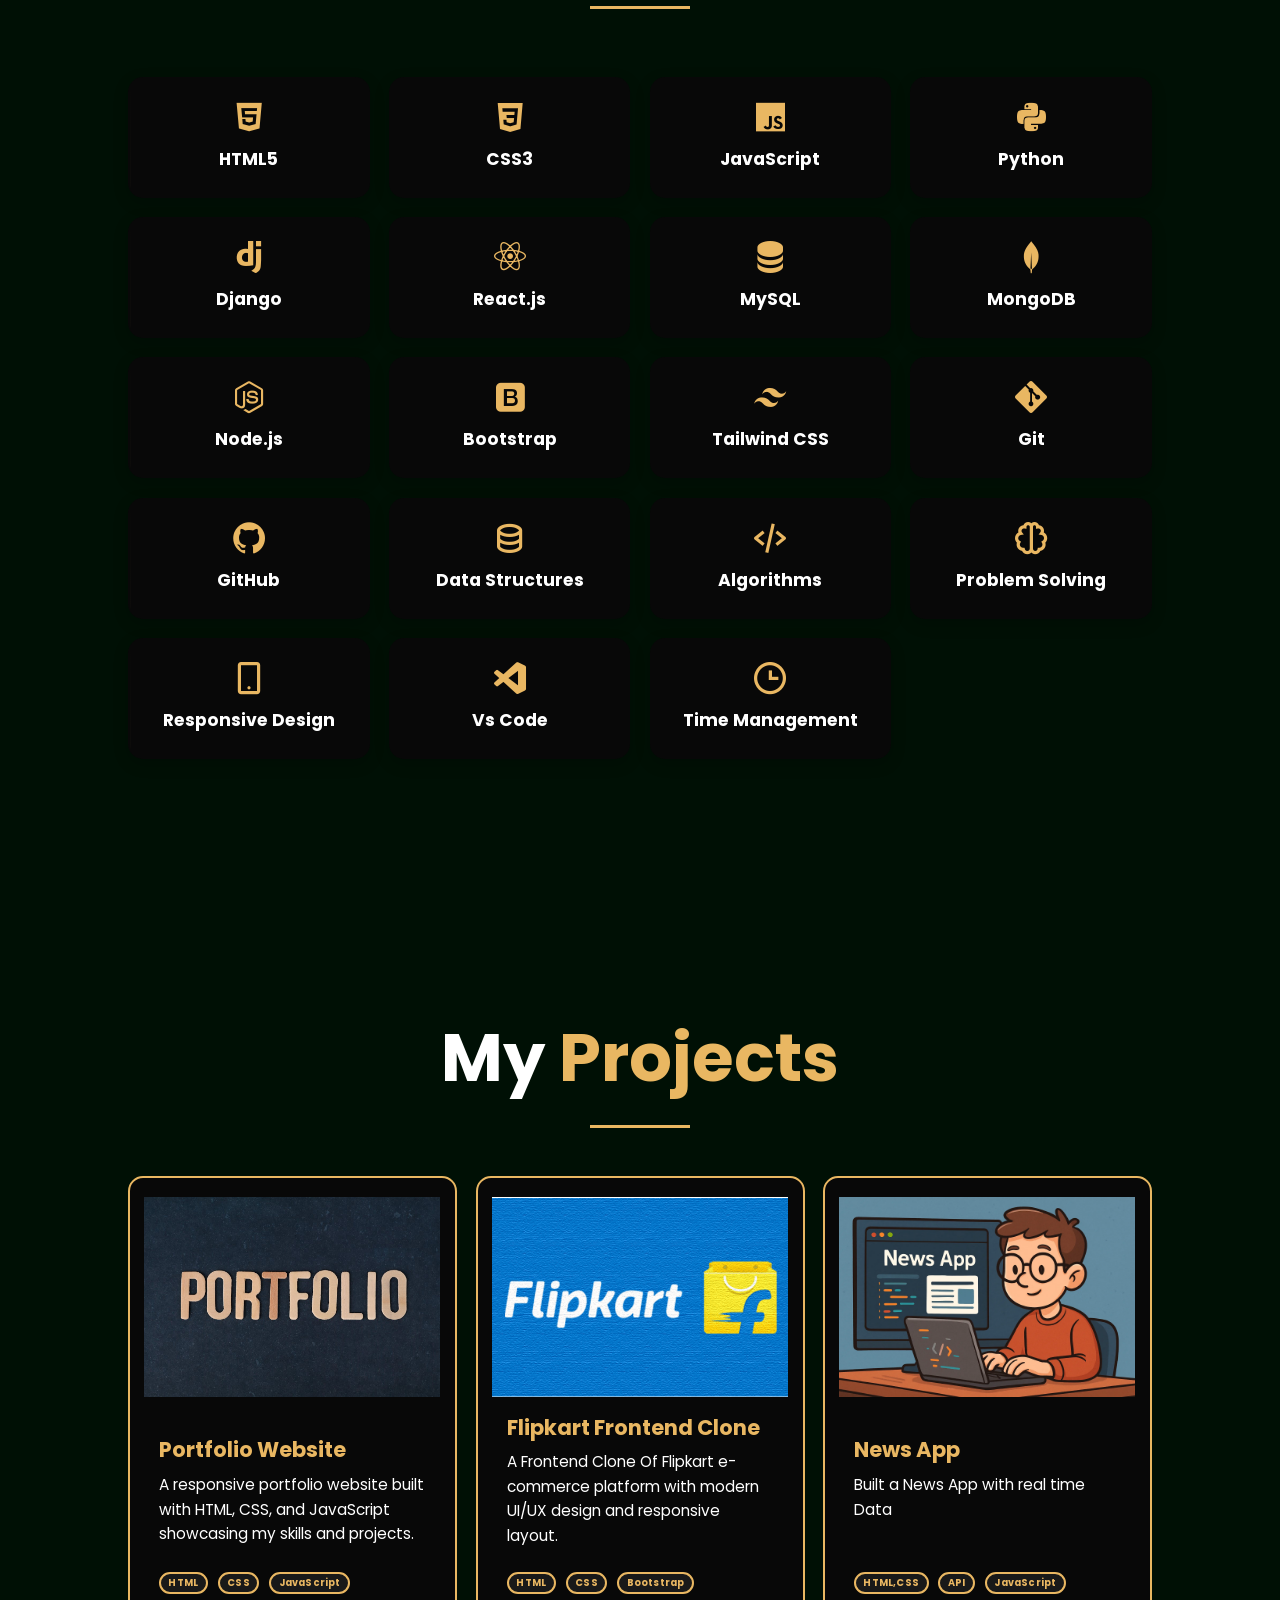
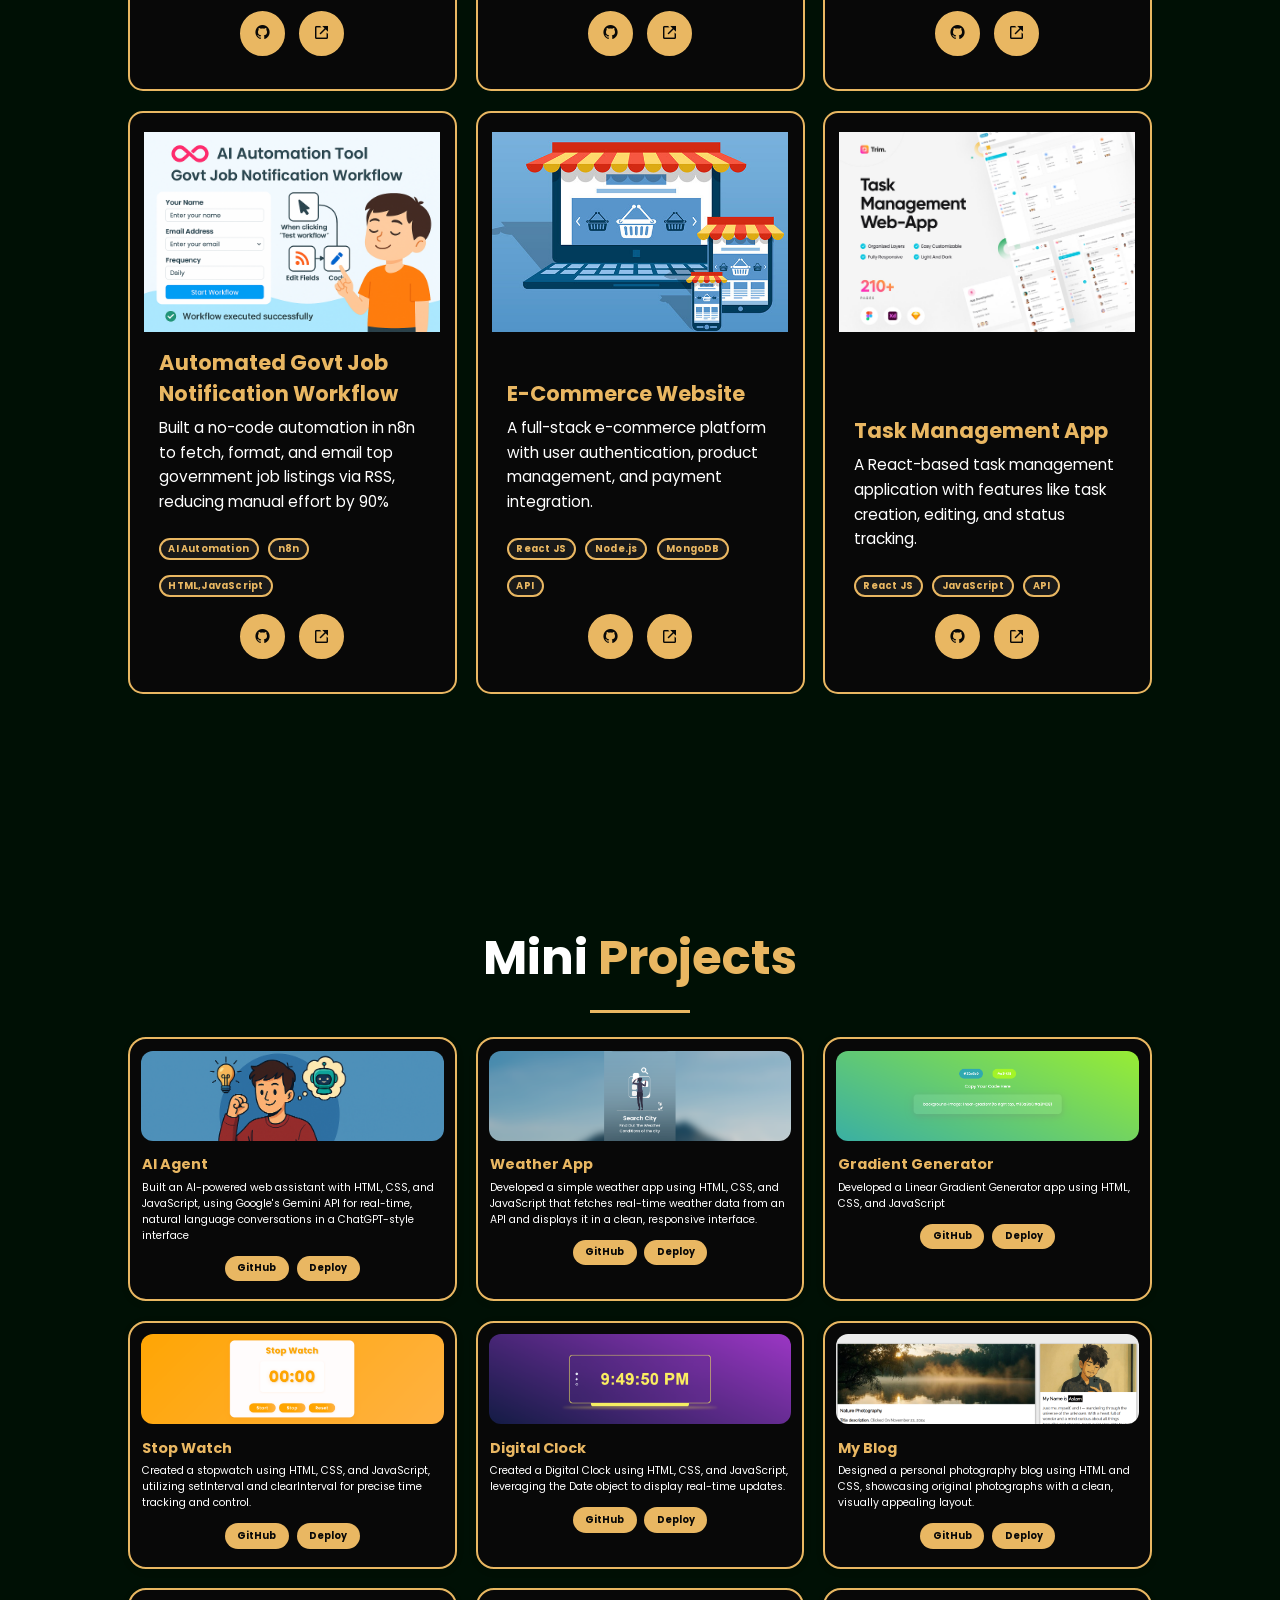
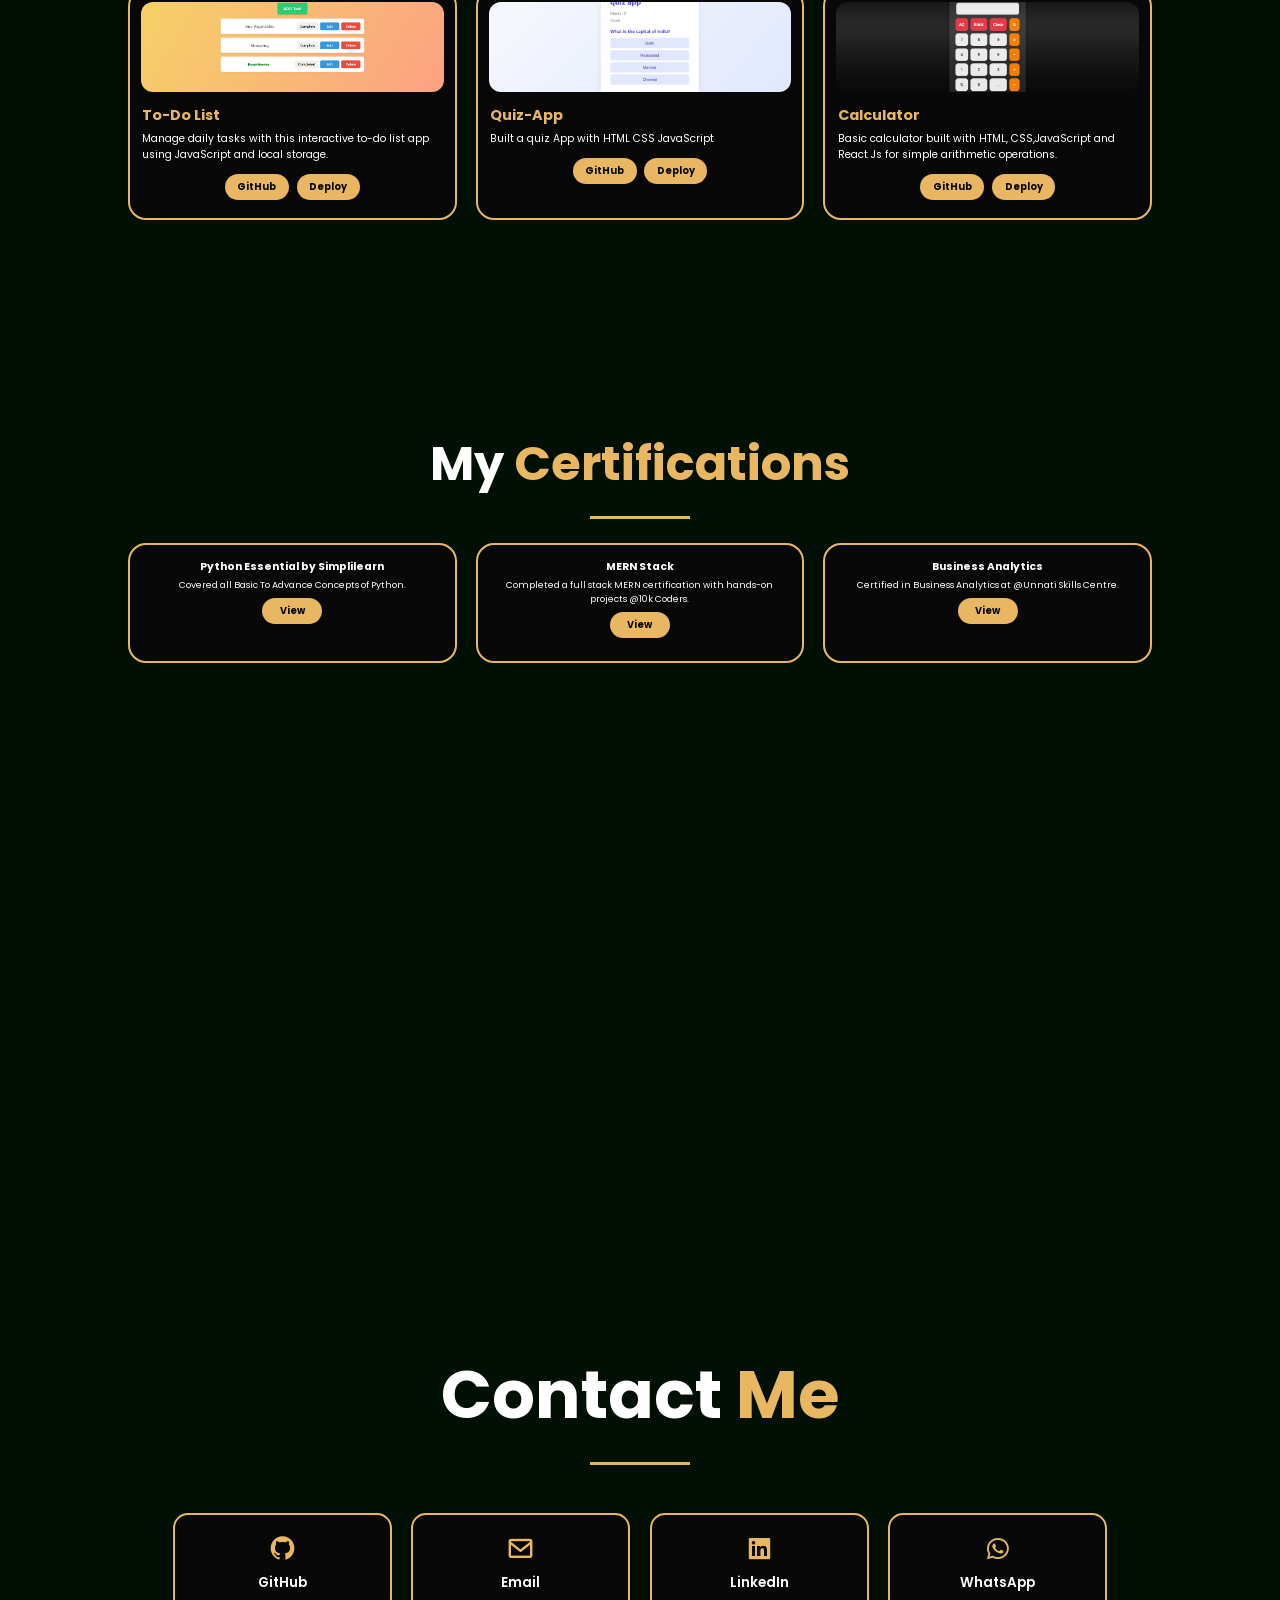
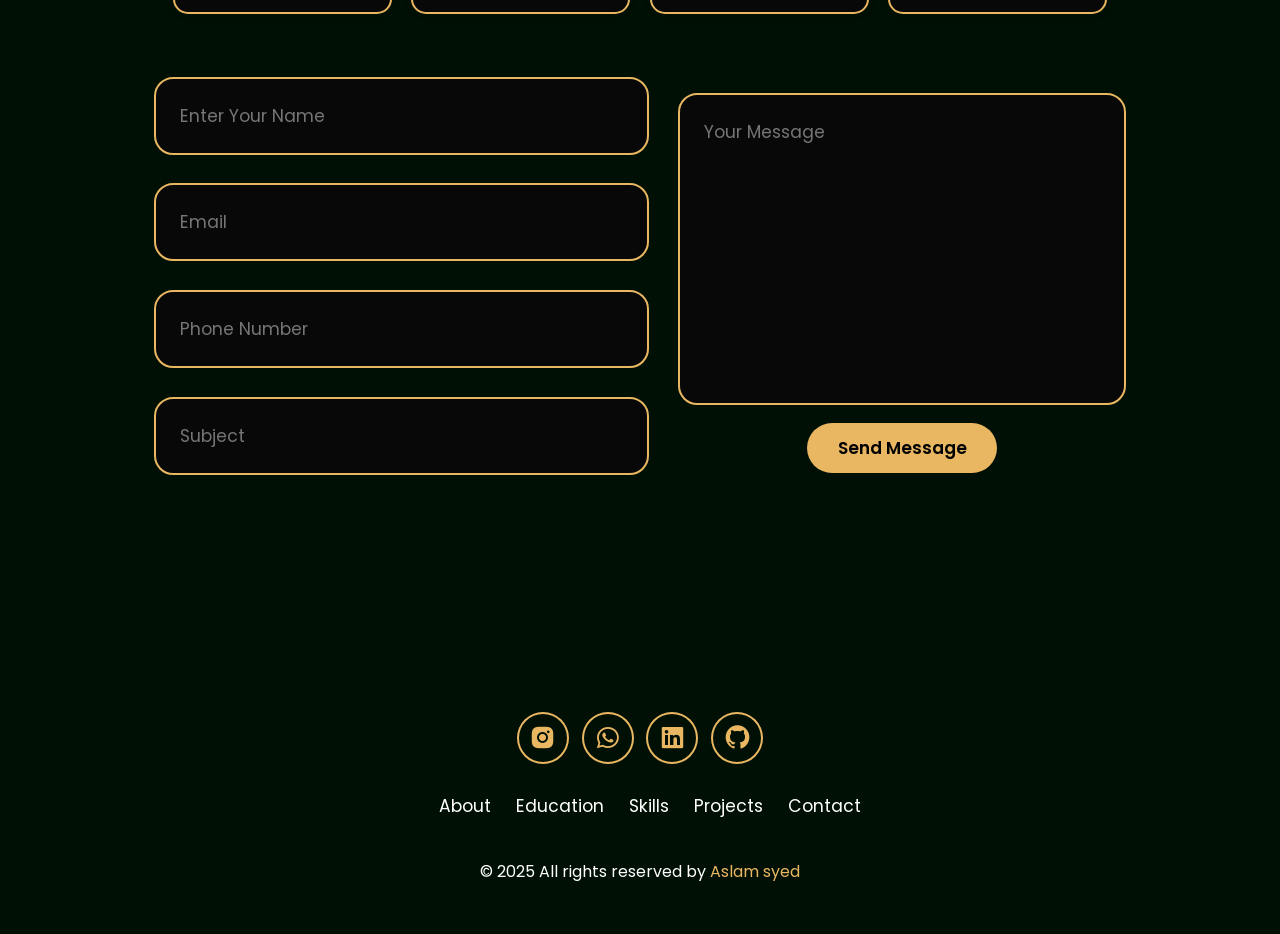
==== commit 8e0861cd: "second commit" ====
--- a/index.html
+++ b/index.html
@@ -231,7 +231,7 @@
     <div class="projects-container">
       <div class="project-box">
         <img src="./Project-images/porfolio.jpeg" alt="Portfolio Project">
-        <img src="./Project-images/porfolio.jpeg" alt="Portfolio Project">
+      
         <div class="project-info">
           <h3>Portfolio Website</h3>
           <p>A responsive portfolio website built with HTML, CSS, and JavaScript showcasing my skills and projects.</p>
@@ -320,7 +320,7 @@
 
       <div class="project-box">
         <img src="./Project-images/Taskmanagement.jpg" alt="Task Management App">
-        <img src="./Project-images/Taskmanagement.jpg" alt="Task Management App">
+        
         <div class="project-info">
           <h3>Task Management App</h3>
           <p>A React-based task management application with features like task creation, editing, and status tracking.</p>
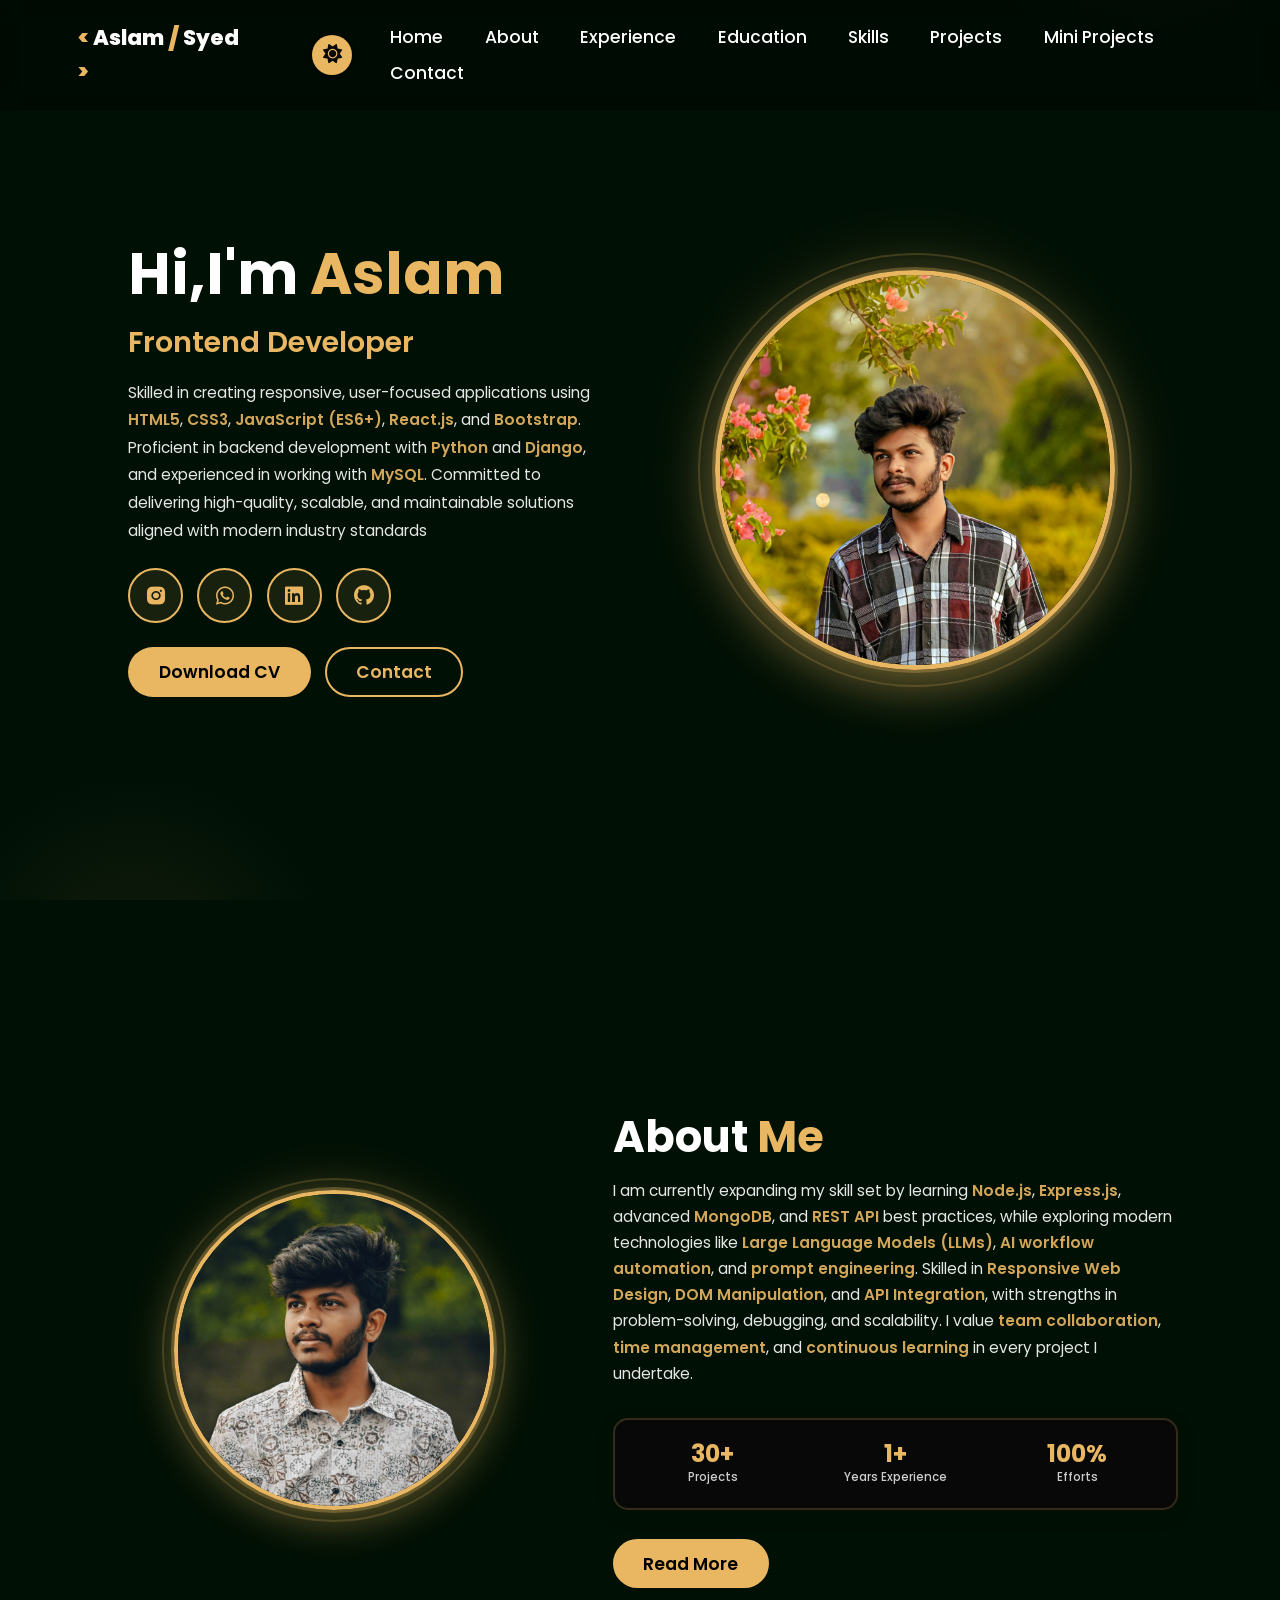
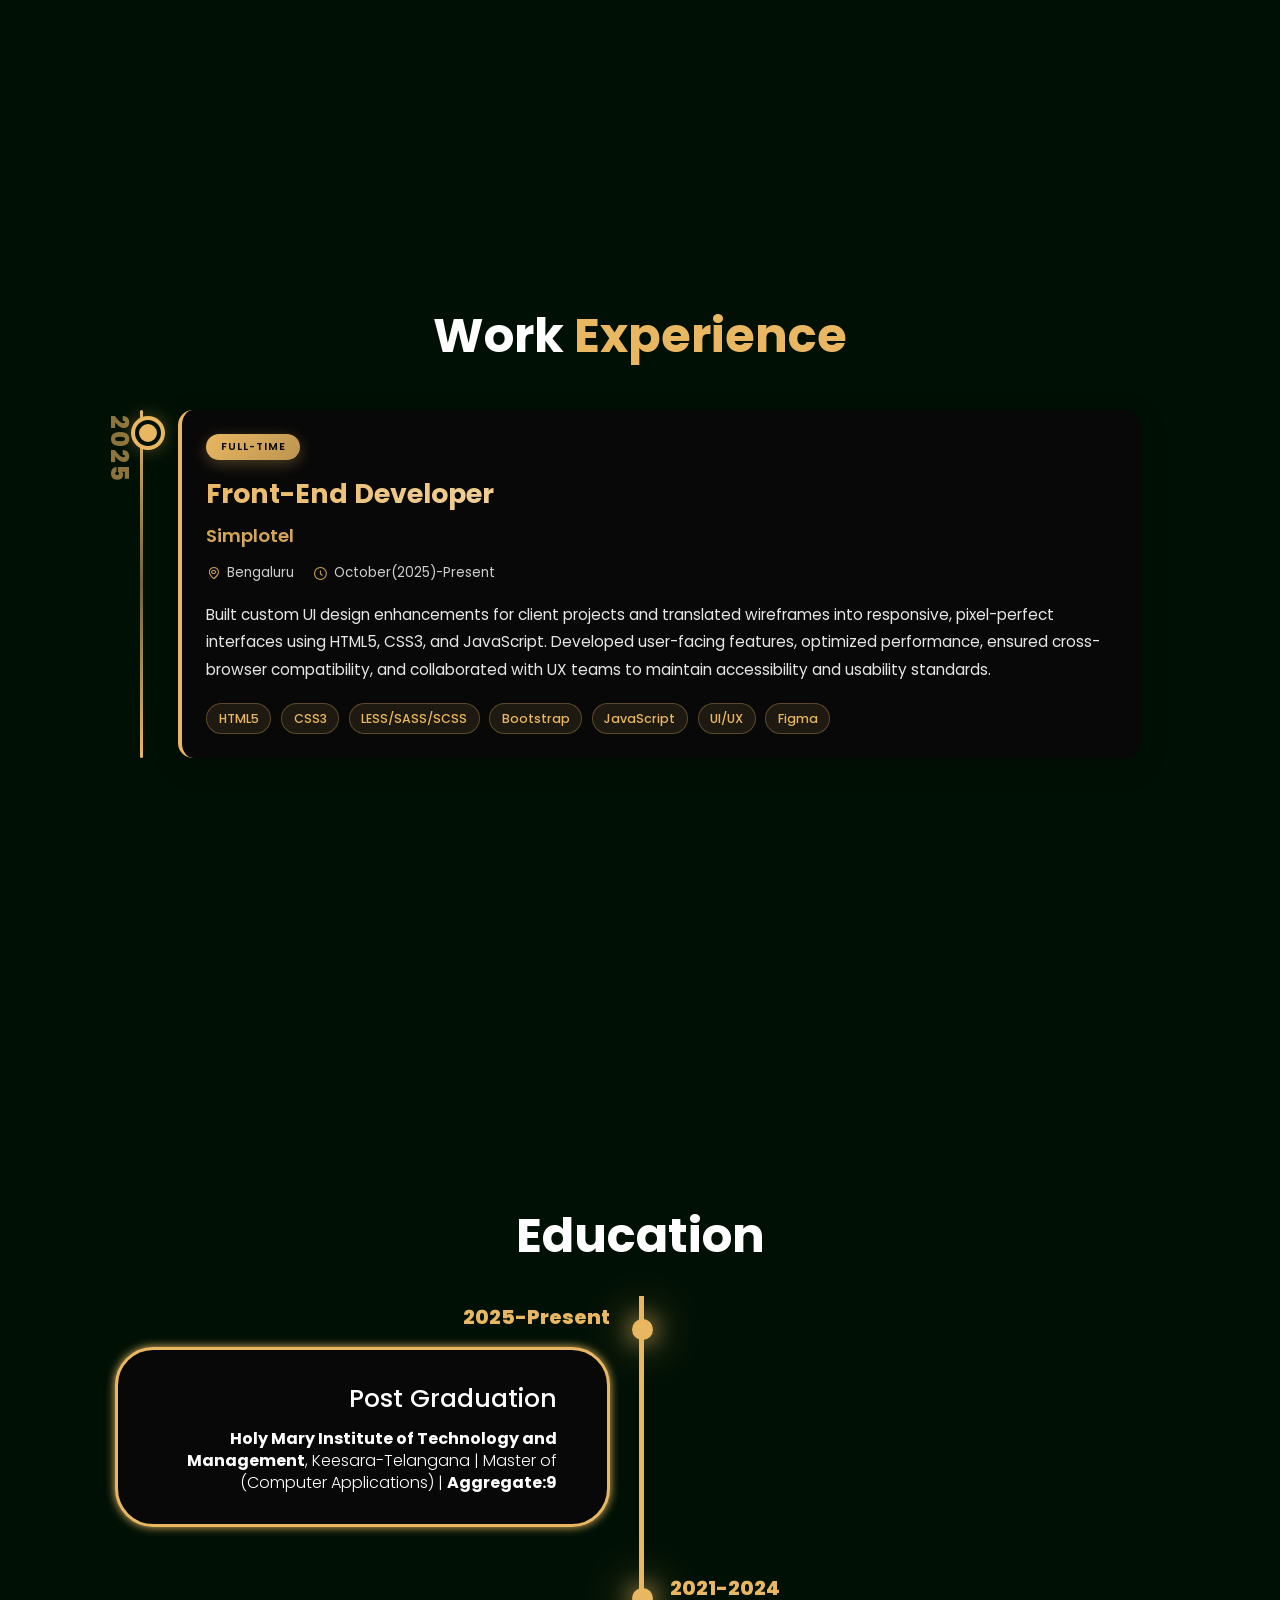
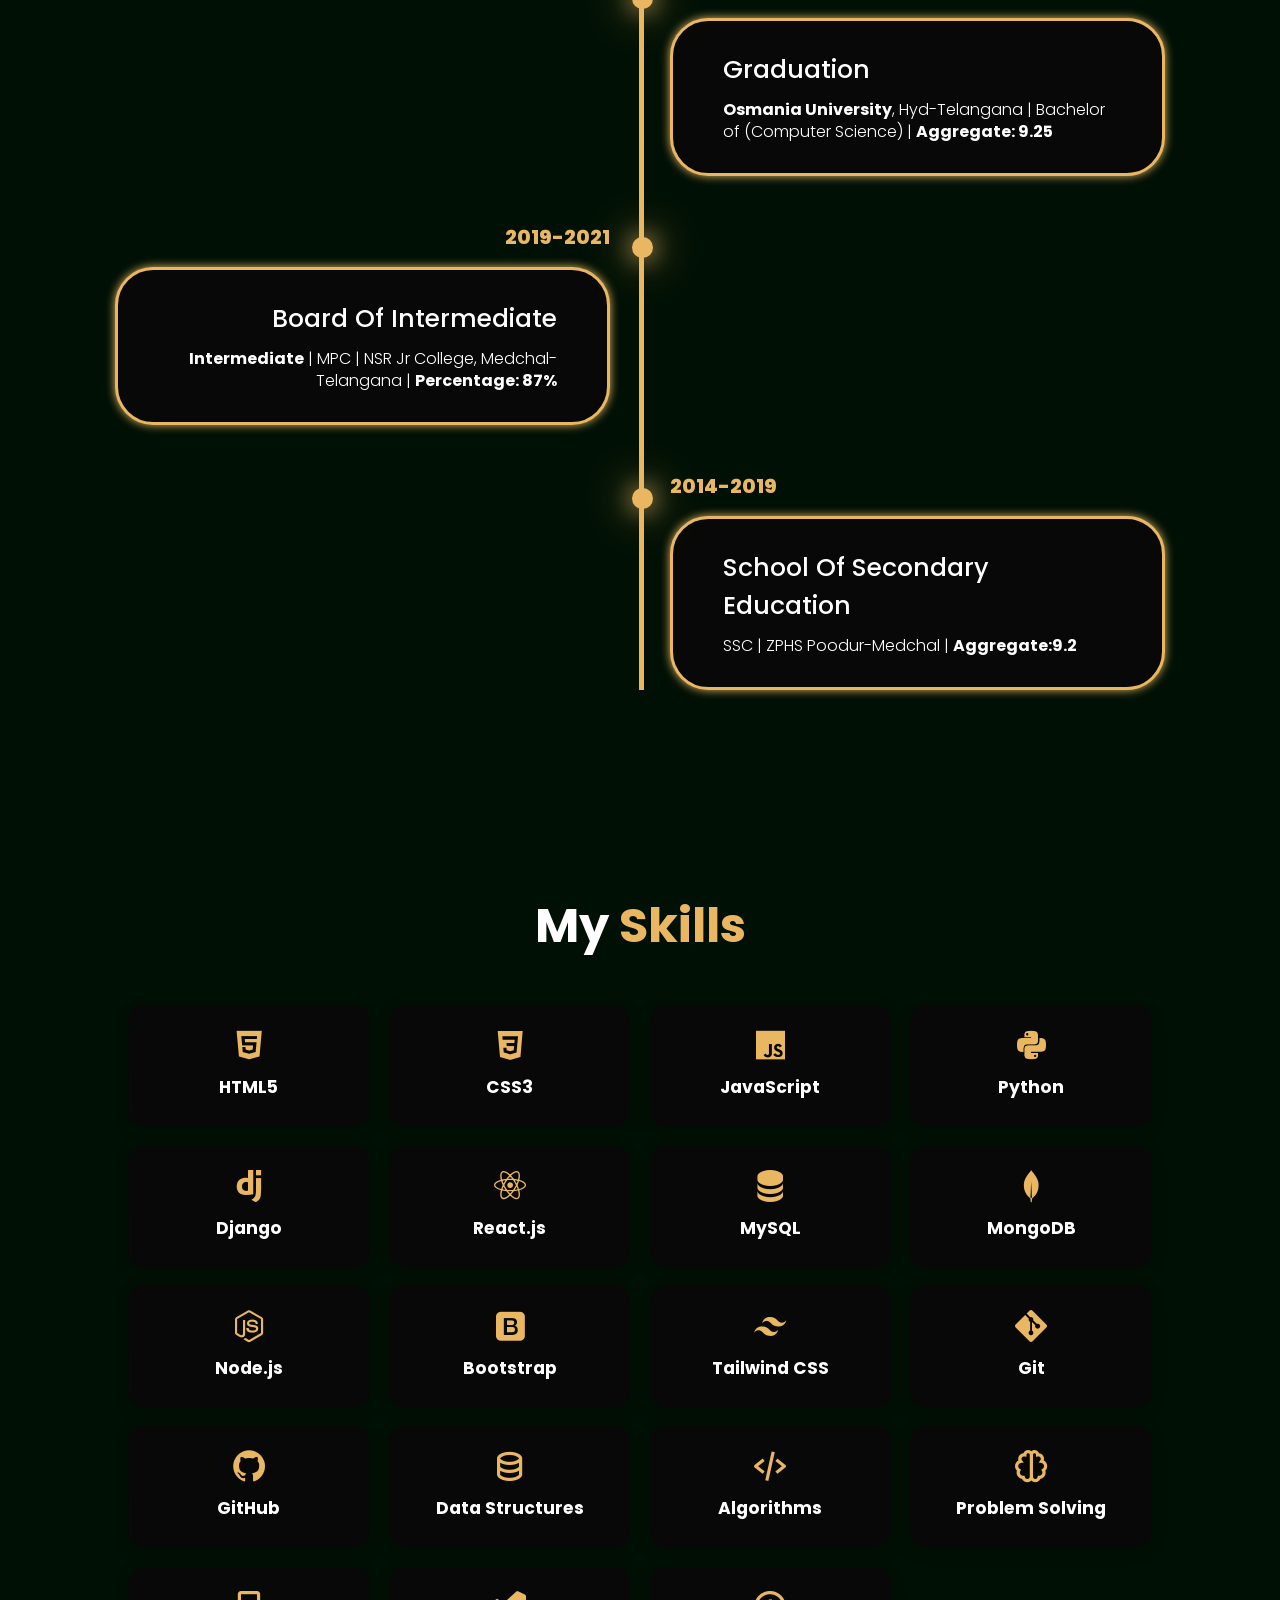
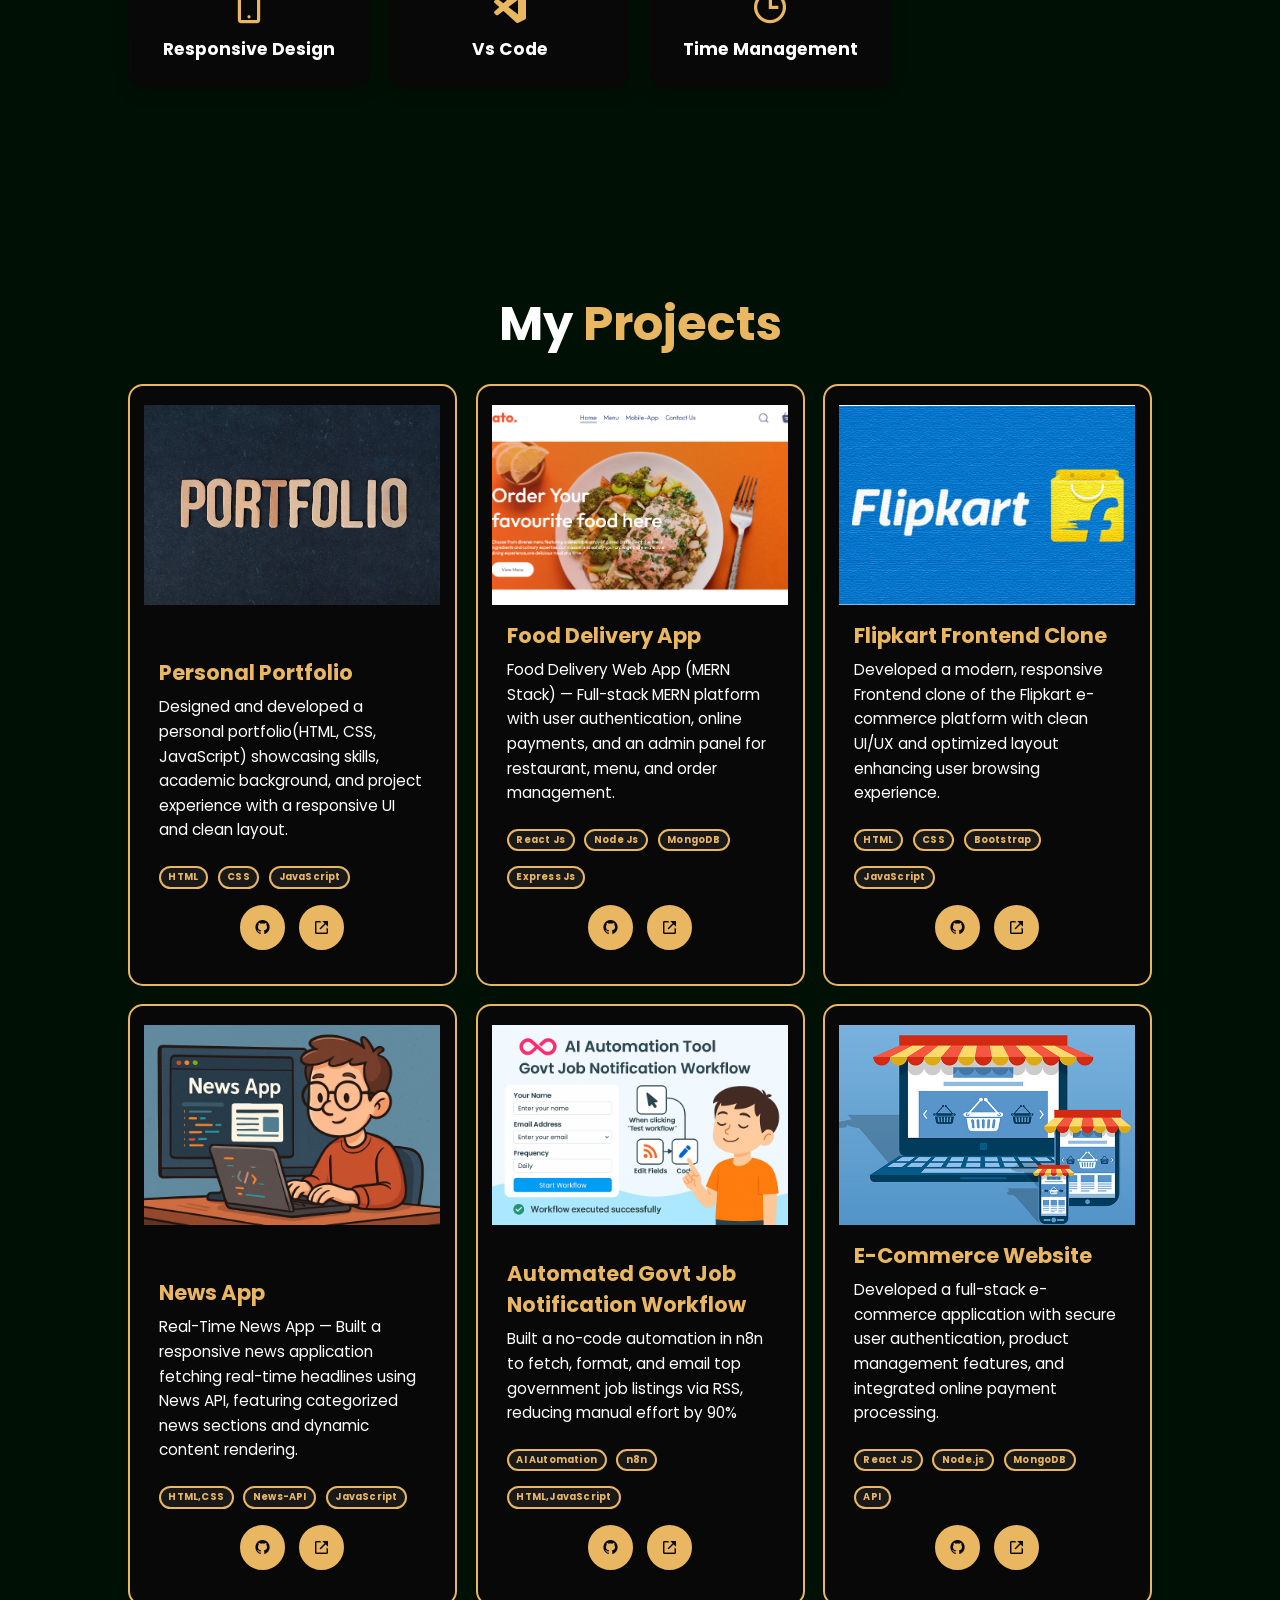
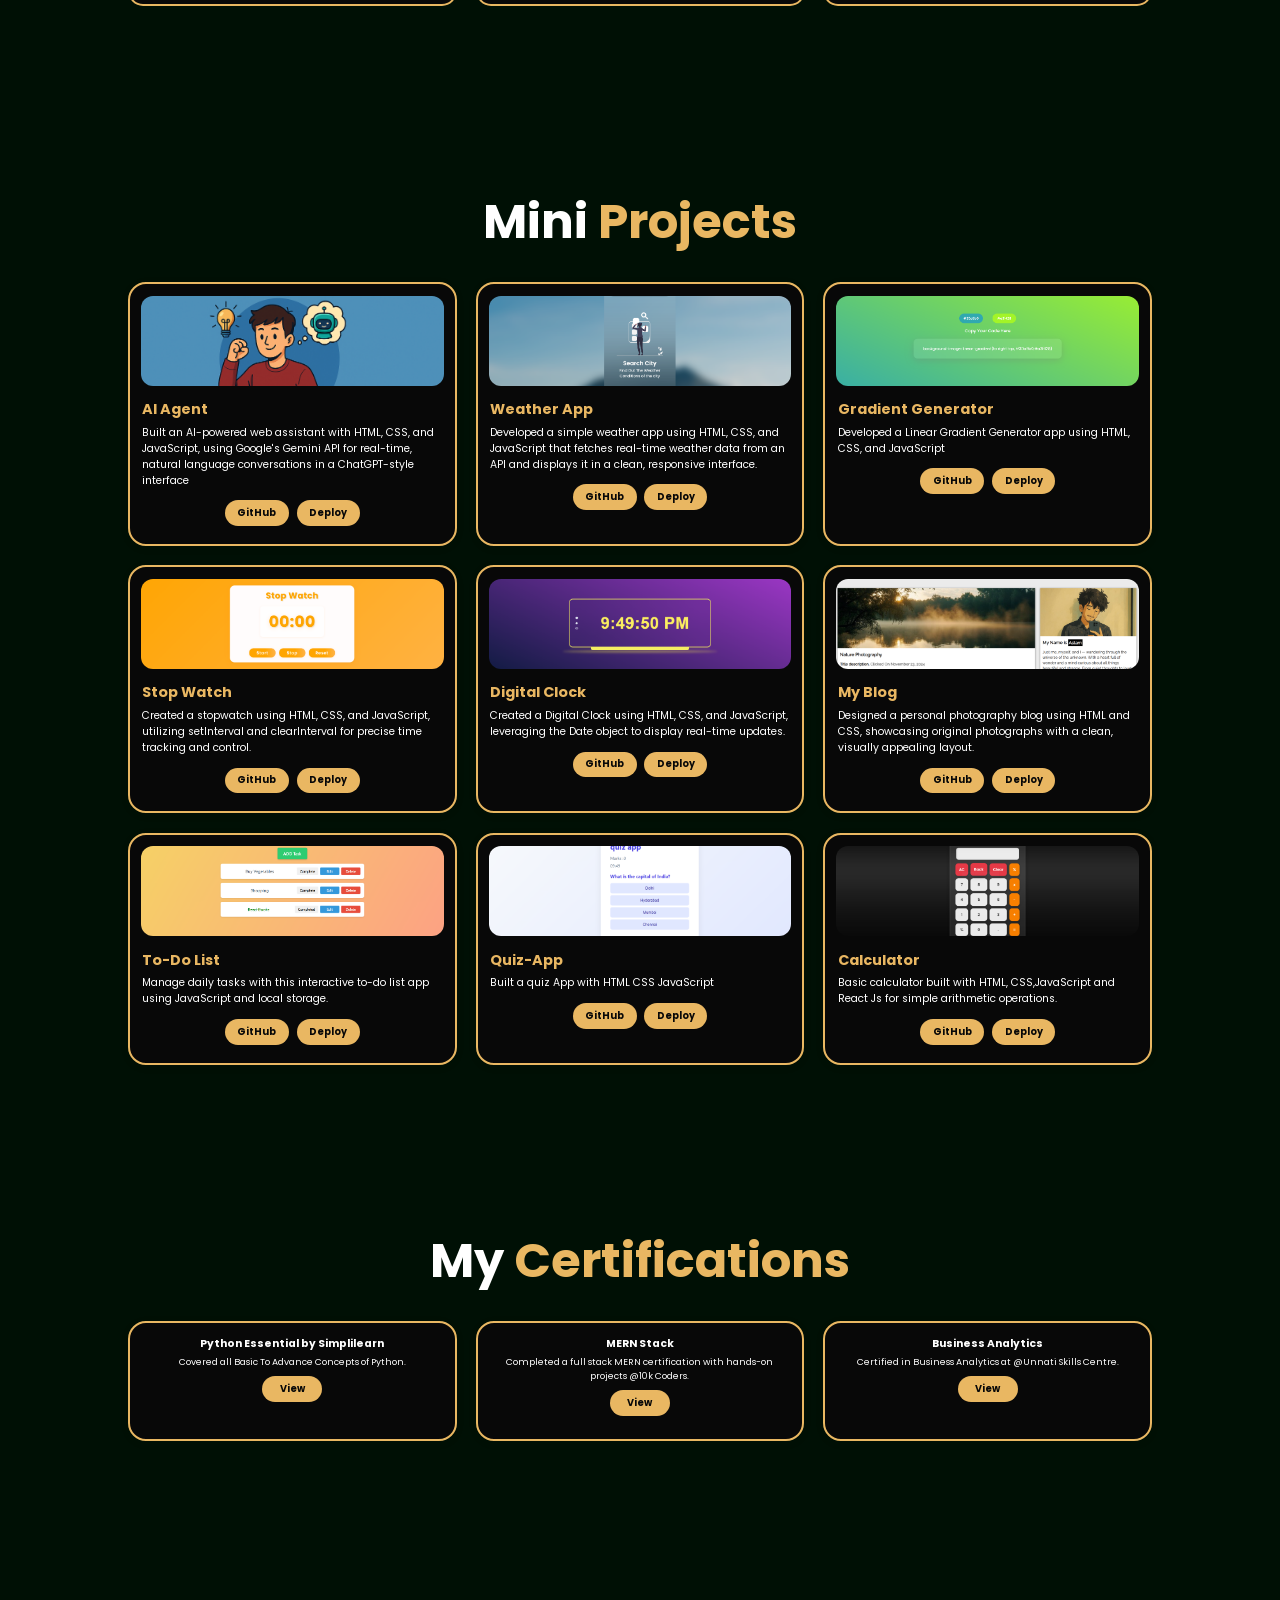
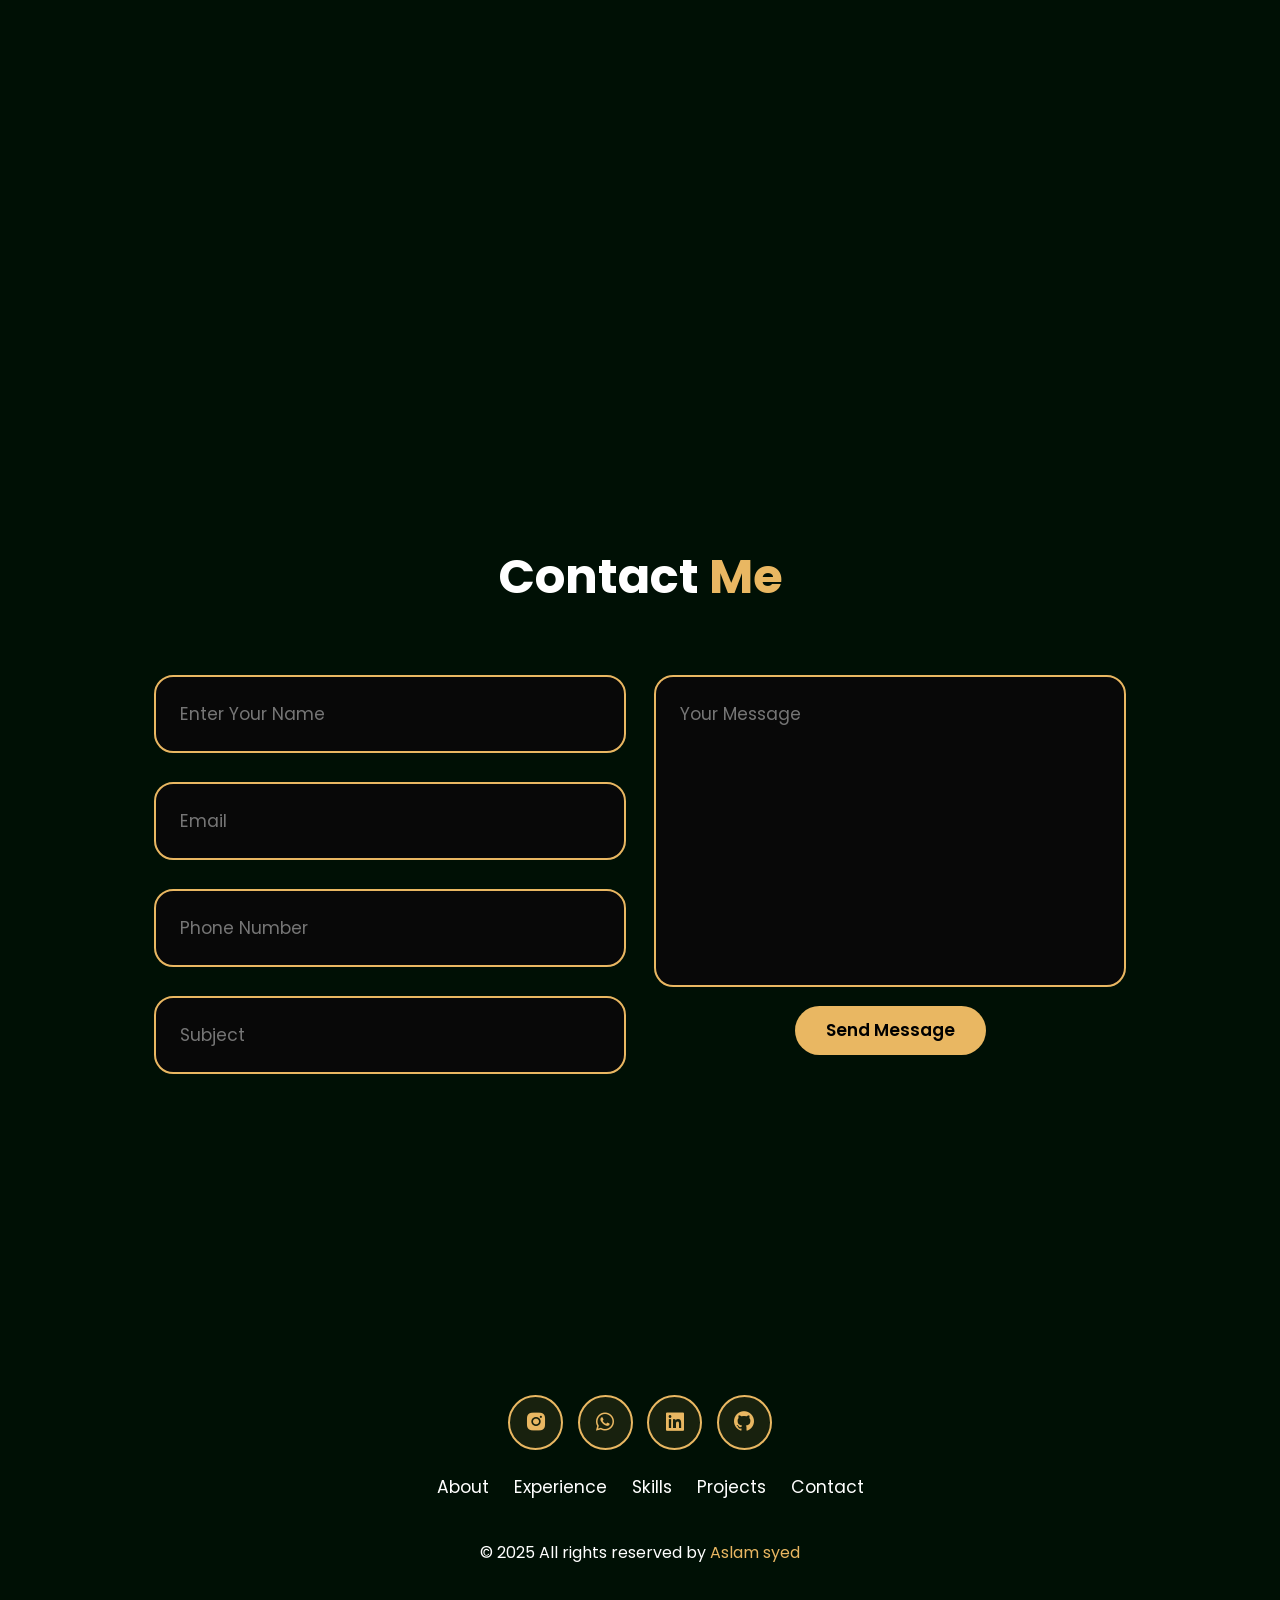
==== commit 7cd95518: "updated" ====
--- a/index.html
+++ b/index.html
@@ -1,129 +1,213 @@
 <!DOCTYPE html>
 <html lang="en">
-  <head>
-    <meta charset="UTF-8" />
-    <meta name="viewport" content="width=device-width, initial-scale=1.0" />
-    <title>Portfolio Website</title>
-    <style>
-      @import url('https://fonts.googleapis.com/css2?family=Poppins:ital,wght@0,100;0,200;0,300;0,400;0,500;0,600;0,700;0,800;0,900;1,100;1,200;1,300;1,400;1,500;1,600;1,700;1,800;1,900&family=Urbanist:ital,wght@0,100..900;1,100..900&display=swap');
-      </style>
-    <link rel="stylesheet" href="style.css" />
-    <link
-      href="https://unpkg.com/boxicons@2.1.4/css/boxicons.min.css"
-      rel="stylesheet"
-    />
-    <link rel="stylesheet" href="https://cdnjs.cloudflare.com/ajax/libs/font-awesome/6.5.1/css/all.min.css">
-  </head>
-  <body>
-    <header class="header">
-      <a href="#home" class="logo"><span class="logo-chevron">&lt;</span> Aslam <span class="logo-slash">&sol;</span> Syed <span class="logo-chevron">&gt;</span></a>
-      <div class="nav-icons">
-        <button class="theme-toggle" id="themeToggle">
-          <i class="fas fa-sun"></i>
-        </button>
-        <i class='bx bx-menu' id="menu-icon"></i>
-      </div>
-      <nav class="navbar">
-        <a href="#home">Home</a>
-        <a href="#about">About</a>
-        <a href="#education">Education</a>
-        <a href="#skills">Skills</a>
-        <a href="#projects">Projects</a>
-        <a href="#mini-projects">Mini Projects</a>
-        <a href="#contact">Contact</a>
-      </nav>
-    </header>
-    <section class="home" id="home">
-     <div class="home-content">
-      <h1>Hi,I'm<span> Aslam</span></h1>
-      <h3><span> Full Stack Developer</span> </h3>
-      <p>Skilled in creating responsive, user-focused applications using <b>HTML5</b>, <b>CSS3</b>, <b>JavaScript (ES6+)</b>, <b>React.js</b>, and <b>Bootstrap</b>. Proficient in backend development with <b>Python</b> and <b>Django</b>, and experienced in working with <b>MySQL</b>. Committed to delivering high-quality, scalable, and maintainable solutions aligned with modern industry standards </p>
-      <div class="social-icons">
-        <a href="https://www.instagram.com/syed.aslam01?igsh=OGlqeXA3amgwd3c0" target="_blank">
-          <i class="bx bxl-instagram-alt"></i>
-        </a>
-        <a href="https://Wa.me/+919542019584/?text=Hello Aslam sayyed" target="_blank">
-          <i class="bx bxl-whatsapp"></i>
-        </a> <a href="https://www.linkedin.com/in/aslam-sayyed-mernstack" target="_blank">
-          <i class="bx bxl-linkedin-square"></i>
-        </a>
-        <a href="https://github.com/AslamSayyed-Mern" target="_blank">
-          <i class="bx bxl-github"></i>
-        </a>
-      </div>
-      <div class="btn-group">
-        <a href="./ASLAM SAYYED UPDATED.pdf" class="btn" download="AslamResume">Download CV</a>
-        <a href="mailto:sayedaslam4321@gmail.com" class="btn">Contact</a>
-      </div>
-     </div>
-    <div class="home-img">
-      <img src="./IMG_20250502_103333.jpg" alt="logoofme">
+
+<head>
+  <meta charset="UTF-8" />
+  <meta name="viewport" content="width=device-width, initial-scale=1.0" />
+  <title>Portfolio Website</title>
+  <style>
+    @import url('https://fonts.googleapis.com/css2?family=Poppins:ital,wght@0,100;0,200;0,300;0,400;0,500;0,600;0,700;0,800;0,900;1,100;1,200;1,300;1,400;1,500;1,600;1,700;1,800;1,900&family=Urbanist:ital,wght@0,100..900;1,100..900&display=swap');
+  </style>
+  <link rel="stylesheet" href="style.css" />
+  <link href="https://unpkg.com/boxicons@2.1.4/css/boxicons.min.css" rel="stylesheet" />
+  <link rel="stylesheet" href="https://cdnjs.cloudflare.com/ajax/libs/font-awesome/6.5.1/css/all.min.css">
+</head>
+
+<body>
+  <header class="header">
+    <a href="#home" class="logo"><span class="logo-chevron">&lt;</span> Aslam <span class="logo-slash">&sol;</span> Syed
+      <span class="logo-chevron">&gt;</span></a>
+    <div class="nav-icons">
+      <button class="theme-toggle" id="themeToggle">
+        <i class="fas fa-sun"></i>
+      </button>
+      <i class='bx bx-menu' id="menu-icon"></i>
+    </div>
+    <nav class="navbar">
+      <a href="#home">Home</a>
+      <a href="#about">About</a>
+      <a href="#experience">Experience</a>
+      <a href="#education">Education</a>
+      <a href="#skills">Skills</a>
+      <a href="#projects">Projects</a>
+      <a href="#mini-projects">Mini Projects</a>
+      <a href="#contact">Contact</a>
+    </nav>
+  </header>
+  <section class="home" id="home">
+    <div class="home-wrapper">
+      <div class="home-content">
+        <h1>Hi,I'm <span> Aslam</span></h1>
+        <h3><span> Frontend Developer</span> </h3>
+        <p>Skilled in creating responsive, user-focused applications using <b>HTML5</b>, <b>CSS3</b>, <b>JavaScript
+            (ES6+)</b>, <b>React.js</b>, and <b>Bootstrap</b>. Proficient in backend development with <b>Python</b> and
+          <b>Django</b>, and experienced in working with <b>MySQL</b>. Committed to delivering high-quality, scalable, and
+          maintainable solutions aligned with modern industry standards </p>
+        <div class="social-icons">
+          <a href="https://www.instagram.com/syed.aslam01?igsh=OGlqeXA3amgwd3c0" target="_blank">
+            <i class="bx bxl-instagram-alt"></i>
+          </a>
+          <a href="https://Wa.me/+919542019584/?text=Hello Aslam sayyed" target="_blank">
+            <i class="bx bxl-whatsapp"></i>
+          </a> <a href="https://www.linkedin.com/in/aslam-sayyed-mernstack" target="_blank">
+            <i class="bx bxl-linkedin-square"></i>
+          </a>
+          <a href="https://github.com/AslamSayyed-Mern" target="_blank">
+            <i class="bx bxl-github"></i>
+          </a>
+        </div>
+        <div class="btn-group">
+          <a href="./ASLAM SAYYED UPDATED.pdf" class="btn" download="AslamResume">Download CV</a>
+          <a href="mailto:sayedaslam4321@gmail.com" class="btn">Contact</a>
+        </div>
+      </div>
+      <div class="home-img">
+        <img src="./Aslam_image01.jpeg" alt="logoofme">
+      </div>
     </div>
   </section>
   <section class="about" id="about">
-    <div class="about-img">
-      <img src="./IMG_20250502_104109.jpg" alt="myphoto">
-    </div>
-    <div class="about-content">
-      <h2>About <span>Me</span></h2>
-      <p>I am currently expanding my skill set by learning <b>Node.js</b>, <b>Express.js</b>, advanced <b>MongoDB</b>, and <b>REST API</b> best practices, while exploring modern technologies like <b>Large Language Models (LLMs)</b>, <b>AI workflow automation</b>, and <b>prompt engineering</b>. Skilled in <b>Responsive Web Design</b>, <b>DOM Manipulation</b>, and <b>API Integration</b>, with strengths in problem-solving, debugging, and scalability. I value <b>team collaboration</b>, <b>time management</b>, and <b>continuous learning</b> in every project I undertake.</p>
-      <a href="#" class="btn">Read More</a>
-    </div>
-
+    <div class="about-wrapper">
+      <div class="about-img">
+        <img src="./IMG_20250502_104109.jpg" alt="myphoto">
+      </div>
+      <div class="about-content">
+        <h2>About <span>Me</span></h2>
+        <p>I am currently expanding my skill set by learning <b>Node.js</b>, <b>Express.js</b>, advanced <b>MongoDB</b>,
+          and <b>REST API</b> best practices, while exploring modern technologies like <b>Large Language Models
+            (LLMs)</b>, <b>AI workflow automation</b>, and <b>prompt engineering</b>. Skilled in <b>Responsive Web
+            Design</b>, <b>DOM Manipulation</b>, and <b>API Integration</b>, with strengths in problem-solving, debugging,
+          and scalability. I value <b>team collaboration</b>, <b>time management</b>, and <b>continuous learning</b> in
+          every project I undertake.</p>
+        <div class="about-stats">
+          <div class="about-stat">
+            <span class="about-stat-number">30+</span>
+            <span class="about-stat-label">Projects</span>
+          </div>
+          <div class="about-stat">
+            <span class="about-stat-number">1+</span>
+            <span class="about-stat-label">Years Experience</span>
+          </div>
+          <div class="about-stat">
+            <span class="about-stat-number">100%</span>
+            <span class="about-stat-label">Efforts</span>
+          </div>
+        </div>
+        <a href="#" class="btn">Read More</a>
+      </div>
+    </div>
+  </section>
+  <section class="experience" id="experience">
+    <h2 class="heading">Work <span>Experience</span></h2>
+    <div class="experience-wrapper">
+      <div class="experience-timeline">
+
+        <div class="exp-item">
+          <div class="exp-year">2025</div>
+          <div class="exp-content">
+            <div class="exp-role-badge">Full-time</div>
+            <h3 class="exp-position">Front-End Developer</h3>
+            <h4 class="exp-company">Simplotel</h4>
+            <div class="exp-meta">
+              <span class="exp-location"><i class='bx bx-map'></i>Bengaluru</span>
+              <span class="exp-period"><i class='bx bx-time-five'></i>October(2025)-Present</span>
+            </div>
+            <div class="exp-description">
+              <p>Built custom UI design enhancements for client projects and translated wireframes into responsive,
+                pixel-perfect interfaces using HTML5, CSS3, and JavaScript. Developed user-facing features, optimized
+                performance, ensured cross-browser compatibility, and collaborated with UX teams to maintain
+                accessibility and usability standards.</p>
+            </div>
+            <div class="exp-skills">
+              <span class="skill-tag">HTML5</span>
+              <span class="skill-tag">CSS3</span>
+              <span class="skill-tag">LESS/SASS/SCSS</span>
+              <span class="skill-tag">Bootstrap</span>
+              <span class="skill-tag">JavaScript</span>
+              <span class="skill-tag">UI/UX</span>
+              <span class="skill-tag">Figma</span>
+            </div>
+          </div>
+        </div>
+
+<!--  
+        <div class="exp-item">
+          <div class="exp-year">2023</div>
+          <div class="exp-content">
+            <div class="exp-role-badge intern">Internship</div>
+            <div class="exp-role-badge intern">October(2025)</div>
+            <h3 class="exp-position">Web Developer Intern</h3>
+            <h4 class="exp-company">Company Name</h4>
+            <div class="exp-meta">
+              <span class="exp-location"><i class='bx bx-map'></i> Location</span>
+              <span class="exp-period"><i class='bx bx-time-five'></i> 2023 - 2024</span>
+            </div>
+            <div class="exp-description">
+              <p>Assisted in developing and maintaining web applications. Learned and implemented modern web development
+                practices and participated in code reviews and team meetings.</p>
+            </div>
+            <div class="exp-skills">
+              <span class="skill-tag">Web Development</span>
+              <span class="skill-tag">Code Review</span>
+              <span class="skill-tag">Team Collaboration</span>
+            </div>
+          </div>
+        </div> -->
+
+      </div>
+    </div>
   </section>
   <section class="education" id="education">
     <h2 class="heading">Education</h2>
     <div class="timeline-items">
 
+       <div class="timeline-item">
+
+        <div class="timeline-dot"></div>
+
+        <div class="timeline-date">2025-Present</div>
+        <div class="timeline-content">
+          <h3>Post Graduation</h3>
+          <p><b>Holy Mary Institute of Technology and Management</b>, Keesara-Telangana | Master of (Computer Applications) | <b> Aggregate:9</b></p>
+        </div>
+
+      </div>
+
       <div class="timeline-item">
 
         <div class="timeline-dot"></div>
 
-          <div class="timeline-date">2021-2024</div>
-          <div class="timeline-content">
-            <h3>Graduation</h3>
-            <p><b>Osmania University</b>, Hyd-Telangana | Bachelor of (Computer Science) | <b> Aggregate: 9.25</b></p>
-          </div>
-        
+        <div class="timeline-date">2021-2024</div>
+        <div class="timeline-content">
+          <h3>Graduation</h3>
+          <p><b>Osmania University</b>, Hyd-Telangana | Bachelor of (Computer Science) | <b> Aggregate: 9.25</b></p>
+        </div>
+
       </div>
 
       <div class="timeline-item">
 
         <div class="timeline-dot"></div>
 
-          <div class="timeline-date">2019-2021</div>
-          <div class="timeline-content">
-            <h3>Board Of Intermediate</h3>
-            <p><b>Intermediate</b> | MPC | NSR Jr College, Medchal-Telangana | <b> Percentage: 87% </b> </p>
-          </div>
-        
+        <div class="timeline-date">2019-2021</div>
+        <div class="timeline-content">
+          <h3>Board Of Intermediate</h3>
+          <p><b>Intermediate</b> | MPC | NSR Jr College, Medchal-Telangana | <b> Percentage: 87% </b> </p>
+        </div>
+
       </div>
 
       <div class="timeline-item">
 
         <div class="timeline-dot"> </div>
 
-          <div class="timeline-date">2014-2019</div>
-          <div class="timeline-content">
-            <h3>School Of Secondary Education</h3>
-            <p>SSC | ZPHS Poodur-Medchal | <b> Aggregate:9.2</b> </p>
-          </div>
-       
-      </div>
-
-      <!-- <div class="timeline-item">
-
-        <div class="timeline-dot"></div>
-
-          <div class="timeline-date">2014-2019</div>
-          <div class="timeline-content">
-            <h3>Primary School</h3>
-            <p> MPPS Kistapur-Medchal(501401)| Telangana
-            </p>
-          </div>
-        
-      </div>
-    </div> -->
+        <div class="timeline-date">2014-2019</div>
+        <div class="timeline-content">
+          <h3>School Of Secondary Education</h3>
+          <p>SSC | ZPHS Poodur-Medchal | <b> Aggregate:9.2</b> </p>
+        </div>
+
+      </div>
   </section>
   <section class="skills" id="skills">
     <h2 class="heading">My <span>Skills</span></h2>
@@ -144,11 +228,11 @@
       </div>
 
       <div class="skill-card">
-       <i class='bx bxl-python'></i>
+        <i class='bx bxl-python'></i>
         <h3>Python</h3>
       </div>
       <div class="skill-card">
-       <i class='bx bxl-django'></i>
+        <i class='bx bxl-django'></i>
         <h3>Django</h3>
       </div>
 
@@ -186,44 +270,44 @@
         <i class='bx bxl-git'></i>
         <h3>Git</h3>
       </div>
-      
+
       <div class="skill-card">
         <i class='bx bxl-github'></i>
         <h3>GitHub</h3>
       </div>
 
-      
+
       <div class="skill-card">
         <i class='bx bx-data'></i>
         <h3>Data Structures </h3>
       </div>
-      
+
       <div class="skill-card">
         <i class='bx bx-code-alt'></i>
         <h3>Algorithms</h3>
       </div>
-      
+
       <div class="skill-card">
         <i class='bx bx-brain'></i>
         <h3>Problem Solving</h3>
       </div>
 
 
-      
+
       <div class="skill-card">
         <i class='bx bx-mobile-alt'></i>
         <h3>Responsive Design</h3>
       </div>
       <div class="skill-card">
-       <i class='bx bxl-visual-studio'></i>
+        <i class='bx bxl-visual-studio'></i>
         <h3>Vs Code</h3>
       </div>
-      
+
       <div class="skill-card">
         <i class='bx bx-time'></i>
         <h3>Time Management</h3>
       </div>
-      
+
     </div>
   </section>
   <section class="projects" id="projects">
@@ -231,54 +315,84 @@
     <div class="projects-container">
       <div class="project-box">
         <img src="./Project-images/porfolio.jpeg" alt="Portfolio Project">
-      
+
         <div class="project-info">
-          <h3>Portfolio Website</h3>
-          <p>A responsive portfolio website built with HTML, CSS, and JavaScript showcasing my skills and projects.</p>
+          <h3>Personal Portfolio</h3>
+          <p> Designed and developed a personal portfolio(HTML, CSS, JavaScript) showcasing skills, academic background,
+            and project experience with a responsive UI and clean layout.</p>
           <div class="project-tags">
             <span>HTML</span>
             <span>CSS</span>
             <span>JavaScript</span>
           </div>
           <div class="project-links">
-            <a href="https://github.com/AslamSayyed-Mern" target="_blank" title="GitHub"><i class='bx bxl-github'></i></a>
+            <a href="https://github.com/AslamSayyed-Mern" target="_blank" title="GitHub"><i
+                class='bx bxl-github'></i></a>
             <a href="#" target="_blank" title="Live Demo"><i class='bx bx-link-external'></i></a>
           </div>
         </div>
       </div>
 
-        <div class="project-box">
-        <img src="./Project-images/Flipkart.webp"alt="E-Commerce Frontend">
+      <div class="project-box">
+        <img src="./Project-images/Food_Delivery_App.png" alt="Task Management App">
+        <div class="project-info">
+          <h3>Food Delivery App</h3>
+          <p>Food Delivery Web App (MERN Stack) — Full-stack MERN platform with user authentication, online payments,
+            and an admin panel for restaurant, menu, and order management.</p>
+          <div class="project-tags">
+            <span>React Js</span>
+            <span>Node Js</span>
+            <span>MongoDB</span>
+            <span>Express Js</span>
+          </div>
+          <div class="project-links">
+            <a href="https://github.com/AslamSayyed-Mern" target="_blank" title="GitHub"><i
+                class='bx bxl-github'></i></a>
+            <a href="https://fooddelivery-frontend-82kh.onrender.com/" target="_blank" title="Live Demo"><i
+                class='bx bx-link-external'></i></a>
+          </div>
+        </div>
+      </div>
+
+      <div class="project-box">
+        <img src="./Project-images/Flipkart.webp" alt="E-Commerce Frontend">
         <div class="project-info">
           <h3>Flipkart Frontend Clone</h3>
-          <p>A Frontend Clone Of Flipkart e-commerce platform with modern UI/UX design and responsive layout.</p>
+          <p>Developed a modern, responsive Frontend clone of the Flipkart e-commerce platform with clean UI/UX and
+            optimized layout enhancing user browsing experience.</p>
           <div class="project-tags">
             <span>HTML</span>
             <span>CSS</span>
             <span>Bootstrap</span>
+            <span>JavaScript</span>
           </div>
           <div class="project-links">
-            <a href="https://github.com/AslamSayyed-Mern" target="_blank" title="GitHub"><i class='bx bxl-github'></i></a>
-            <a href="https://aslamsayyed-mern.github.io/FlipKartClone/" target="_blank" title="Live Demo"><i class='bx bx-link-external'></i></a>
-          </div>
-        </div>
-      </div>
-
- 
-    
+            <a href="https://github.com/AslamSayyed-Mern" target="_blank" title="GitHub"><i
+                class='bx bxl-github'></i></a>
+            <a href="https://aslamsayyed-mern.github.io/FlipKartClone/" target="_blank" title="Live Demo"><i
+                class='bx bx-link-external'></i></a>
+          </div>
+        </div>
+      </div>
+
+
+
       <div class="project-box">
-        <img src="./Project-images/NewsApplication.webp "alt="E-Commerce Frontend">
+        <img src="./Project-images/NewsApplication.webp " alt="E-Commerce Frontend">
         <div class="project-info">
           <h3>News App</h3>
-          <p>Built a News App with real time Data</p>
+          <p> Real-Time News App — Built a responsive news application fetching real-time headlines using News API,
+            featuring categorized news sections and dynamic content rendering.</p>
           <div class="project-tags">
             <span>HTML,CSS</span>
-            <span>API</span>
+            <span>News-API</span>
             <span>JavaScript</span>
           </div>
           <div class="project-links">
-            <a href="https://aslamsayyed-mern.github.io/News_App/" target="_blank" title="GitHub"><i class='bx bxl-github'></i></a>
-            <a href="https://www.linkedin.com/posts/aslam-sayyed-mernstack_javascript-html-css-activity-7352321197549752320-MINH?utm_source=share&utm_medium=member_desktop&rcm=ACoAAFOvLFcBOljCEPYwc3So8cpvRVbgdqN-d-Q" target="_blank" title="Live Demo"><i class='bx bx-link-external'></i></a>
+            <a href="https://aslamsayyed-mern.github.io/News_App/" target="_blank" title="GitHub"><i
+                class='bx bxl-github'></i></a>
+            <a href="https://www.linkedin.com/posts/aslam-sayyed-mernstack_javascript-html-css-activity-7352321197549752320-MINH?utm_source=share&utm_medium=member_desktop&rcm=ACoAAFOvLFcBOljCEPYwc3So8cpvRVbgdqN-d-Q"
+              target="_blank" title="Live Demo"><i class='bx bx-link-external'></i></a>
           </div>
         </div>
       </div>
@@ -287,24 +401,28 @@
         <img src="./Project-images/Govt_job_notification_workflow.png" alt="E-Commerce Project">
         <div class="project-info">
           <h3>Automated Govt Job Notification Workflow</h3>
-          <p>Built a no-code automation in n8n to fetch, format, and email top government job listings via RSS, reducing manual effort by 90%</p>
+          <p>Built a no-code automation in n8n to fetch, format, and email top government job listings via RSS, reducing
+            manual effort by 90%</p>
           <div class="project-tags">
             <span>AI Automation</span>
             <span>n8n</span>
             <span>HTML,JavaScript</span>
           </div>
           <div class="project-links">
-            <a href="https://github.com/AslamSayyed-Mern" target="_blank" title="GitHub"><i class='bx bxl-github'></i></a>
-            <a href="https://www.linkedin.com/posts/aslam-sayyed-mernstack_n8n-automation-lowcode-activity-7325413342582390784-jwWj?utm_source=share&utm_medium=member_desktop&rcm=ACoAAFOvLFcBOljCEPYwc3So8cpvRVbgdqN-d-Q" target="_blank" title="Live Demo"><i class='bx bx-link-external'></i></a>
-          </div>
-        </div>
-      </div>
-
-        <div class="project-box">
+            <a href="https://github.com/AslamSayyed-Mern" target="_blank" title="GitHub"><i
+                class='bx bxl-github'></i></a>
+            <a href="https://www.linkedin.com/posts/aslam-sayyed-mernstack_n8n-automation-lowcode-activity-7325413342582390784-jwWj?utm_source=share&utm_medium=member_desktop&rcm=ACoAAFOvLFcBOljCEPYwc3So8cpvRVbgdqN-d-Q"
+              target="_blank" title="Live Demo"><i class='bx bx-link-external'></i></a>
+          </div>
+        </div>
+      </div>
+
+      <div class="project-box">
         <img src="./Project-images/E-Commerce.jpg" alt="E-Commerce Project">
         <div class="project-info">
           <h3>E-Commerce Website</h3>
-          <p>A full-stack e-commerce platform with user authentication, product management, and payment integration.</p>
+          <p>Developed a full-stack e-commerce application with secure user authentication, product management features,
+            and integrated online payment processing.</p>
           <div class="project-tags">
             <span>React JS</span>
             <span>Node.js</span>
@@ -312,41 +430,28 @@
             <span>API</span>
           </div>
           <div class="project-links">
-            <a href="https://github.com/AslamSayyed-Mern" target="_blank" title="GitHub"><i class='bx bxl-github'></i></a>
+            <a href="https://github.com/AslamSayyed-Mern" target="_blank" title="GitHub"><i
+                class='bx bxl-github'></i></a>
             <a href="#" target="_blank" title="Live Demo"><i class='bx bx-link-external'></i></a>
           </div>
         </div>
       </div>
 
-      <div class="project-box">
-        <img src="./Project-images/Taskmanagement.jpg" alt="Task Management App">
-        
-        <div class="project-info">
-          <h3>Task Management App</h3>
-          <p>A React-based task management application with features like task creation, editing, and status tracking.</p>
-          <div class="project-tags">
-            <span>React JS</span>
-            <span>JavaScript</span>
-            <span>API</span>
-          </div>
-          <div class="project-links">
-            <a href="https://github.com/AslamSayyed-Mern" target="_blank" title="GitHub"><i class='bx bxl-github'></i></a>
-            <a href="#" target="_blank" title="Live Demo"><i class='bx bx-link-external'></i></a>
-          </div>
-        </div>
-      </div>
+
+
     </div>
   </section>
   <!-- Mini Projects Section -->
   <section class="mini-projects" id="mini-projects">
     <h2 class="heading">Mini <span>Projects</span></h2>
     <div class="mini-projects-container">
-      
+
       <div class="mini-project-box">
         <img src="./Project-images/Ai_agent.png" alt="Calculator">
         <div class="mini-project-info">
           <h3>AI Agent</h3>
-          <p>Built an AI-powered web assistant with HTML, CSS, and JavaScript, using Google's Gemini API for real-time, natural language conversations in a ChatGPT-style interface</p>
+          <p>Built an AI-powered web assistant with HTML, CSS, and JavaScript, using Google's Gemini API for real-time,
+            natural language conversations in a ChatGPT-style interface</p>
           <div class="mini-btn-group">
             <a href="https://github.com/AslamSayyed-Mern/AI-AGENT" target="_blank" class="mini-btn">GitHub</a>
             <a href="https://aslamsayyed-mern.github.io/AI-AGENT/" target="_blank" class="mini-btn">Deploy</a>
@@ -357,12 +462,13 @@
         <img src="./Project-images/OGWheaterApp.PNG" alt="Weather App">
         <div class="mini-project-info">
           <h3>Weather App</h3>
-          <p>Developed a simple weather app using HTML, CSS, and JavaScript that fetches real-time weather data from an API and displays it in a clean, responsive interface.</p>
-          <div class="mini-btn-group">
-            <a href="https://github.com/AslamSayyed-Mern/Weather-App/tree/main/Weather%20APP" 
-           target="_blank"  class="mini-btn">GitHub</a>
-            <a href="https://aslamsayyed-mern.github.io/Weather-App/Weather%20APP/"
-            target="_blank" class="mini-btn">Deploy</a>
+          <p>Developed a simple weather app using HTML, CSS, and JavaScript that fetches real-time weather data from an
+            API and displays it in a clean, responsive interface.</p>
+          <div class="mini-btn-group">
+            <a href="https://github.com/AslamSayyed-Mern/Weather-App/tree/main/Weather%20APP" target="_blank"
+              class="mini-btn">GitHub</a>
+            <a href="https://aslamsayyed-mern.github.io/Weather-App/Weather%20APP/" target="_blank"
+              class="mini-btn">Deploy</a>
           </div>
         </div>
       </div>
@@ -370,12 +476,10 @@
         <img src="./Project-images/Gradient_generator.PNG" alt="Weather App">
         <div class="mini-project-info">
           <h3>Gradient Generator</h3>
-          <p>Developed a  Linear Gradient Generator app using HTML, CSS, and JavaScript </p>
-          <div class="mini-btn-group">
-            <a href="https://github.com/AslamSayyed-Mern/Gradient_Generator" 
-           target="_blank"  class="mini-btn">GitHub</a>
-            <a href="https://aslamsayyed-mern.github.io/Gradient_Generator/"
-            target="_blank" class="mini-btn">Deploy</a>
+          <p>Developed a Linear Gradient Generator app using HTML, CSS, and JavaScript </p>
+          <div class="mini-btn-group">
+            <a href="https://github.com/AslamSayyed-Mern/Gradient_Generator" target="_blank" class="mini-btn">GitHub</a>
+            <a href="https://aslamsayyed-mern.github.io/Gradient_Generator/" target="_blank" class="mini-btn">Deploy</a>
           </div>
         </div>
       </div>
@@ -383,7 +487,8 @@
         <img src="./Project-images/Stop_watch.PNG" alt="Calculator">
         <div class="mini-project-info">
           <h3>Stop Watch</h3>
-          <p>Created a stopwatch using HTML, CSS, and JavaScript, utilizing setInterval and clearInterval for precise time tracking and control.</p>
+          <p>Created a stopwatch using HTML, CSS, and JavaScript, utilizing setInterval and clearInterval for precise
+            time tracking and control.</p>
           <div class="mini-btn-group">
             <a href="https://github.com/AslamSayyed-Mern/Stop_Watch" target="_blank" class="mini-btn">GitHub</a>
             <a href="https://aslamsayyed-mern.github.io/Stop_Watch/" target="_blank" class="mini-btn">Deploy</a>
@@ -395,25 +500,29 @@
         <img src="./Project-images/DigitalClock.PNG" alt="Calculator">
         <div class="mini-project-info">
           <h3>Digital Clock</h3>
-          <p>Created a Digital Clock using HTML, CSS, and JavaScript, leveraging the Date object to display real-time updates.</p>
+          <p>Created a Digital Clock using HTML, CSS, and JavaScript, leveraging the Date object to display real-time
+            updates.</p>
           <div class="mini-btn-group">
             <a href="https://github.com/AslamSayyed-Mern/Digital_Clock/" target="_blank" class="mini-btn">GitHub</a>
             <a href="https://aslamsayyed-mern.github.io/Digital_Clock/" target="_blank" class="mini-btn">Deploy</a>
           </div>
         </div>
       </div>
-      
-        
-      
-        
+
+
+
+
       <div class="mini-project-box">
         <img src="./Project-images/My_blog.PNG" alt="Calculator">
         <div class="mini-project-info">
           <h3>My Blog</h3>
-          <p>Designed a personal photography blog using HTML and CSS, showcasing original photographs with a clean, visually appealing layout.</p>
-          <div class="mini-btn-group">
-            <a href="https://github.com/AslamSayyed-Mern/W3schools-Templates/blob/main/W3SchoolsTemplate/Template2/index.html" target="_blank" class="mini-btn">GitHub</a>
-            <a href="https://aslamsayyed-mern.github.io/W3schools-Templates/W3SchoolsTemplate/Template2/" target="_blank" class="mini-btn">Deploy</a>
+          <p>Designed a personal photography blog using HTML and CSS, showcasing original photographs with a clean,
+            visually appealing layout.</p>
+          <div class="mini-btn-group">
+            <a href="https://github.com/AslamSayyed-Mern/W3schools-Templates/blob/main/W3SchoolsTemplate/Template2/index.html"
+              target="_blank" class="mini-btn">GitHub</a>
+            <a href="https://aslamsayyed-mern.github.io/W3schools-Templates/W3SchoolsTemplate/Template2/"
+              target="_blank" class="mini-btn">Deploy</a>
           </div>
         </div>
       </div>
@@ -424,8 +533,10 @@
           <h3>To-Do List</h3>
           <p>Manage daily tasks with this interactive to-do list app using JavaScript and local storage.</p>
           <div class="mini-btn-group">
-            <a href="https://github.com/AslamSayyed-Mern/TODO-JavaScript/tree/main/TODO-LIST" target="_blank" class="mini-btn">GitHub</a>
-            <a href="https://aslamsayyed-mern.github.io/TODO-JavaScript/TODO-LIST/index.html"  target="_blank" class="mini-btn">Deploy</a>
+            <a href="https://github.com/AslamSayyed-Mern/TODO-JavaScript/tree/main/TODO-LIST" target="_blank"
+              class="mini-btn">GitHub</a>
+            <a href="https://aslamsayyed-mern.github.io/TODO-JavaScript/TODO-LIST/index.html" target="_blank"
+              class="mini-btn">Deploy</a>
           </div>
         </div>
       </div>
@@ -436,7 +547,7 @@
           <p>Built a quiz App with HTML CSS JavaScript</p>
           <div class="mini-btn-group">
             <a href="https://github.com/AslamSayyed-Mern/quiz_app/" target="_blank" class="mini-btn">GitHub</a>
-            <a href="https://aslamsayyed-mern.github.io/quiz_app/"  target="_blank" class="mini-btn">Deploy</a>
+            <a href="https://aslamsayyed-mern.github.io/quiz_app/" target="_blank" class="mini-btn">Deploy</a>
           </div>
         </div>
       </div>
@@ -452,67 +563,38 @@
         </div>
       </div>
     </div>
-    
+
   </section>
   <!-- My Certifications Section -->
   <section class="certifications" id="certifications">
     <h2 class="heading">My <span>Certifications</span></h2>
     <div class="certifications-container">
       <div class="certification-card">
-         <div class="certification-info">
-           <h3>Python Essential by Simplilearn</h3>
-           <p>Covered all Basic To Advance Concepts of Python.</p>
-           <a href="https://www.linkedin.com/posts/aslam-sayyed-mernstack_aslam-sayyed-has-successfully-completed-the-activity-7307323138529288193-UJn1?utm_source=share&utm_medium=member_desktop&rcm=ACoAAFOvLFcBOljCEPYwc3So8cpvRVbgdqN-d-Q"  target="_blank" class="cert-btn">View</a>
-         </div>
-       </div>
-       <div class="certification-card">
-         <div class="certification-info">
-           <h3>MERN Stack</h3>
-           <p>Completed a full stack MERN certification with hands-on projects @10k Coders.</p>
-           <a href="#" class="cert-btn">View</a>
-         </div>
-       </div>
-       <div class="certification-card">
-         <div class="certification-info">
-           <h3>Business Analytics</h3>
-           <p>Certified in Business Analytics at @Unnati Skills Centre.</p>
-           <a href="#" class="cert-btn">View</a>
-         </div>
-       </div>
+        <div class="certification-info">
+          <h3>Python Essential by Simplilearn</h3>
+          <p>Covered all Basic To Advance Concepts of Python.</p>
+          <a href="https://www.linkedin.com/posts/aslam-sayyed-mernstack_aslam-sayyed-has-successfully-completed-the-activity-7307323138529288193-UJn1?utm_source=share&utm_medium=member_desktop&rcm=ACoAAFOvLFcBOljCEPYwc3So8cpvRVbgdqN-d-Q"
+            target="_blank" class="cert-btn">View</a>
+        </div>
+      </div>
+      <div class="certification-card">
+        <div class="certification-info">
+          <h3>MERN Stack</h3>
+          <p>Completed a full stack MERN certification with hands-on projects @10k Coders.</p>
+          <a href="#" class="cert-btn">View</a>
+        </div>
+      </div>
+      <div class="certification-card">
+        <div class="certification-info">
+          <h3>Business Analytics</h3>
+          <p>Certified in Business Analytics at @Unnati Skills Centre.</p>
+          <a href="#" class="cert-btn">View</a>
+        </div>
+      </div>
     </div>
   </section>
   <section class="contact" id="contact">
     <h2 class="heading">Contact <span>Me</span></h2>
-    
-    <!-- Social Contact Links -->
-    <div class="contact-social-container">
-      <div class="contact-social-box">
-        <a href="https://github.com/AslamSayyed-Mern" target="_blank" class="contact-social-link">
-          <i class='bx bxl-github'></i>
-          <span>GitHub</span>
-        </a>
-      </div>
-      <div class="contact-social-box">
-        <a href="mailto:sayedaslam4321@gmail.com" class="contact-social-link">
-          <i class='bx bx-envelope'></i>
-          <span>Email</span>
-        </a>
-      </div>
-      <div class="contact-social-box">
-        <a href="https://www.linkedin.com/in/aslam-sayyed-mernstack" target="_blank" class="contact-social-link">
-          <i class='bx bxl-linkedin-square'></i>
-          <span>LinkedIn</span>
-        </a>
-      </div>
-      <div class="contact-social-box">
-        <a href="https://Wa.me/+919542019584/?text=Hello Aslam sayyed" target="_blank" class="contact-social-link">
-          <i class='bx bxl-whatsapp'></i>
-          <span>WhatsApp</span>
-        </a>
-      </div>
-      
-    </div>
-
     <form action="">
       <div class="input-group">
         <div class="input-box">
@@ -529,7 +611,7 @@
         <textarea name="" id="" cols="30" rows="10" placeholder="Your Message"></textarea>
         <input type="submit" value="Send Message" class="btn">
       </div>
-      </form>
+    </form>
   </section>
   <footer class="footer">
     <div class="social-icons">
@@ -546,9 +628,12 @@
       </a>
     </div>
     <ul class="list">
-  
+
       <li>
         <a href="#about">About</a>
+      </li>
+      <li>
+        <a href="#experience">Experience</a>
       </li>
       <li>
         <a href="#education">Education</a>
@@ -556,43 +641,41 @@
       <li>
         <a href="#skills">Skills</a>
       </li>
-      <li>
-        <a href="#skills">Skills</a>
-      </li>
-     
+
       <li>
         <a href="#projects">Projects</a>
       </li>
-     
+
       <li>
         <a href="#contact">Contact</a>
       </li>
     </ul>
     <p class="copyright">&copy; 2025 All rights reserved by <span>Aslam syed</span>
   </footer>
-    <script src="script.js"></script>
-    <script>
-        // Theme toggle functionality
-        const themeToggle = document.getElementById('themeToggle');
-        const icon = themeToggle.querySelector('i');
-        
-        // Check for saved theme preference
-        const savedTheme = localStorage.getItem('theme');
-        if (savedTheme) {
-            document.documentElement.setAttribute('data-theme', savedTheme);
-            icon.className = savedTheme === 'light' ? 'fas fa-sun' : 'fas fa-moon';
-        }
-        
-        themeToggle.addEventListener('click', () => {
-            const currentTheme = document.documentElement.getAttribute('data-theme');
-            const newTheme = currentTheme === 'light' ? 'dark' : 'light';
-            
-            document.documentElement.setAttribute('data-theme', newTheme);
-            icon.className = newTheme === 'light' ? 'fas fa-sun' : 'fas fa-moon';
-            
-            // Save theme preference
-            localStorage.setItem('theme', newTheme);
-        });
-    </script>
-  </body>
-</html>
+  <script src="script.js"></script>
+  <script>
+    // Theme toggle functionality
+    const themeToggle = document.getElementById('themeToggle');
+    const icon = themeToggle.querySelector('i');
+
+    // Check for saved theme preference
+    const savedTheme = localStorage.getItem('theme');
+    if (savedTheme) {
+      document.documentElement.setAttribute('data-theme', savedTheme);
+      icon.className = savedTheme === 'light' ? 'fas fa-sun' : 'fas fa-moon';
+    }
+
+    themeToggle.addEventListener('click', () => {
+      const currentTheme = document.documentElement.getAttribute('data-theme');
+      const newTheme = currentTheme === 'light' ? 'dark' : 'light';
+
+      document.documentElement.setAttribute('data-theme', newTheme);
+      icon.className = newTheme === 'light' ? 'fas fa-sun' : 'fas fa-moon';
+
+      // Save theme preference
+      localStorage.setItem('theme', newTheme);
+    });
+  </script>
+</body>
+
+</html>
--- a/style.css
+++ b/style.css
@@ -70,89 +70,294 @@
     color: var(--text-color);
     margin-left: 4rem;
     font-weight: 500;
-    border-bottom:3px solid transparent;
-    transition: 0.3s ease;
-  }
-  .navbar a:hover{
-    border-bottom: 3px solid var(--main-color);
+    position: relative;
+    padding: 0.5rem 0;
+    transition: color 0.3s ease;
+    display: inline-block;
+  }
+
+  .navbar a::before {
+    content: '';
+    position: absolute;
+    bottom: 0;
+    left: 50%;
+    transform: translateX(-50%);
+    width: 0;
+    height: 3px;
+    background: var(--main-color);
+    border-radius: 2px;
+    transition: width 0.4s cubic-bezier(0.4, 0, 0.2, 1);
+    box-shadow: 0 2px 8px rgba(233, 183, 98, 0.4);
+  }
+
+  .navbar a::after {
+    content: '';
+    position: absolute;
+    bottom: -2px;
+    left: 50%;
+    transform: translateX(-50%);
+    width: 0;
+    height: 1px;
+    background: var(--main-color);
+    opacity: 0.3;
+    transition: width 0.4s cubic-bezier(0.4, 0, 0.2, 1) 0.1s;
+  }
+
+  .navbar a:hover {
     color: var(--main-color);
+  }
+
+  .navbar a:hover::before {
+    width: 100%;
+  }
+
+  .navbar a:hover::after {
+    width: 80%;
   }
   section{
     min-height: 100vh;
     padding: 10rem 12%;
   
   }
-  .home{
+  .home {
     display: flex;
     align-items: center;
     justify-content: center;
-    gap: 15rem;
     background-color: var(--second-bg-color);
-  }
-  .home-content{
+    padding: 120px 8% 80px;
+    min-height: 100vh;
+    position: relative;
+    overflow: hidden;
+  }
+
+  .home-wrapper {
+    display: flex;
+    align-items: center;
+    justify-content: center;
+    gap: 8rem;
+    width: 100%;
+  }
+
+  @media (min-width: 1025px) {
+    .home {
+      padding: 120px 10% 80px;
+    }
+
+    .home-wrapper {
+      max-width: 1400px;
+      margin: 0 auto;
+    }
+  }
+
+  .home::before {
+    content: '';
+    position: absolute;
+    top: -50%;
+    right: -10%;
+    width: 500px;
+    height: 500px;
+    background: radial-gradient(circle, rgba(233, 183, 98, 0.1) 0%, transparent 70%);
+    border-radius: 50%;
+    z-index: 0;
+  }
+
+  .home::after {
+    content: '';
+    position: absolute;
+    bottom: -30%;
+    left: -5%;
+    width: 400px;
+    height: 400px;
+    background: radial-gradient(circle, rgba(233, 183, 98, 0.08) 0%, transparent 70%);
+    border-radius: 50%;
+    z-index: 0;
+  }
+
+  .home-content {
     display: flex;
     flex-direction: column;
-    align-items: flex-end;
-    text-align: right;
+    align-items: flex-start;
+    text-align: left;
     animation: slideLeft 1s ease forwards;
-  }
-  .home-content h1{
-    font-size: 7rem;
-    font-weight: 650;
-    margin-top: 2rem;
-    line-height: 1;
-  }
-  .home-content h3{
-    font-size: 3.5rem;
-    margin: 1rem 0 0 0 0;
-
-  }
-  .home-content p{
-    font-size: 1.5rem;
+    position: relative;
+    z-index: 1;
+    flex: 1;
+    max-width: 600px;
+  }
+
+  .home-content h1 {
+    font-size: 6rem;
+    font-weight: 700;
+    margin: 0 0 1rem 0;
+    line-height: 1.1;
+    color: var(--text-color);
+  }
+
+  .home-content h1 span {
+    color: var(--main-color);
+    display: inline-block;
+    position: relative;
+  }
+
+  .home-content h3 {
+    font-size: 3rem;
+    margin: 0.5rem 0 1.5rem 0;
+    color: var(--text-color);
     font-weight: 500;
+  }
+
+  .home-content h3 span {
+    color: var(--main-color);
+    font-weight: 600;
+  }
+
+  .home-content p {
+    font-size: 1.6rem;
+    font-weight: 400;
     line-height: 1.8;
-  }
-  .home-img img{
-    margin-top: 10rem 0 0 0 0;
-    line-height: 1;
-    width: 26vw;
+    color: var(--text-color);
+    opacity: 0.9;
+    margin-bottom: 2.5rem;
+  }
+
+  .home-content p b {
+    color: var(--main-color);
+    font-weight: 600;
+  }
+
+  .home-img {
+    position: relative;
+    display: flex;
+    justify-content: center;
+    align-items: center;
+    animation: slideRight 1s ease forwards;
+    z-index: 1;
+    flex: 1;
+    max-width: 500px;
+  }
+
+  .home-img::before {
+    content: '';
+    position: absolute;
+    width: 100%;
+    height: 100%;
+    max-width: 400px;
+    max-height: 400px;
+    border: 3px solid var(--main-color);
     border-radius: 50%;
-    box-shadow: 0 0 25px ;
-    transition: 0.4s ease-in-out;
-    animation: slideRight 1s ease forwards;
-  }
-  .home-img img:hover{
-    box-shadow: 0 0 35px #F8E1B7 ,
-                0 0 50px #F8E1B7;
-    
-  }
-  .social-icons a{
+    opacity: 0.3;
+    animation: pulse 3s ease-in-out infinite;
+  }
+
+  .home-img::after {
+    content: '';
+    position: absolute;
+    width: calc(100% + 30px);
+    height: calc(100% + 30px);
+    max-width: 430px;
+    max-height: 430px;
+    border: 2px solid var(--main-color);
+    border-radius: 50%;
+    opacity: 0.2;
+    animation: pulse 3s ease-in-out infinite 0.5s;
+  }
+
+  .home-img img {
+    width: 100%;
+    max-width: 400px;
+    height: auto;
+    aspect-ratio: 1;
+    border-radius: 50%;
+    object-fit: cover;
+    border: 5px solid var(--main-color);
+    box-shadow: 0 15px 50px rgba(233, 183, 98, 0.4),
+                0 0 80px rgba(233, 183, 98, 0.2);
+    transition: all 0.5s cubic-bezier(0.175, 0.885, 0.32, 1.275);
+    position: relative;
+    z-index: 1;
+  }
+
+  .home-img img:hover {
+    transform: scale(1.05);
+    box-shadow: 0 20px 60px rgba(233, 183, 98, 0.5),
+                0 0 100px rgba(233, 183, 98, 0.3);
+  }
+  .home-content .social-icons {
+    display: flex;
+    gap: 1.5rem;
+    margin-bottom: 2.5rem;
+    flex-wrap: wrap;
+    width: fit-content;
+  }
+
+  .social-icons a {
     display: inline-flex;
     justify-content: center;
     align-items: center;
-    font-size: 3rem;
-    padding: 1rem;
-    background: transparent;
+    font-size: 2.5rem;
+    width: 55px;
+    height: 55px;
+    background: rgba(233, 183, 98, 0.1);
     border: 2px solid var(--main-color);
     border-radius: 50%;
     color: var(--main-color);
-    margin:  3rem 0.5rem;
-    transition: 0.3s ease;
-
-  }
-  .social-icons a:hover{
-    color: var(--text-color);
+    transition: all 0.4s cubic-bezier(0.175, 0.885, 0.32, 1.275);
+    position: relative;
+    overflow: hidden;
+  }
+
+  .social-icons a::before {
+    content: '';
+    position: absolute;
+    top: 50%;
+    left: 50%;
+    width: 0;
+    height: 0;
+    border-radius: 50%;
+    background: var(--main-color);
+    transform: translate(-50%, -50%);
+    transition: width 0.4s ease, height 0.4s ease;
+    z-index: 0;
+  }
+
+  .social-icons a:hover::before {
+    width: 100%;
+    height: 100%;
+  }
+
+  .social-icons a:hover {
+    color: var(--bg-color);
     background-color: var(--main-color);
-    transform: scale(1.2)translateY(-5px);
-    box-shadow: 0 0 25px var(--main-color);
-  }
+    transform: translateY(-5px) scale(1.1);
+    box-shadow: 0 10px 30px rgba(233, 183, 98, 0.4);
+    border-color: var(--main-color);
+  }
+
+  .social-icons a i {
+    position: relative;
+    z-index: 1;
+    transition: transform 0.3s ease;
+  }
+
+  .social-icons a:hover i {
+    transform: scale(1.1);
+  }
+
+  [data-theme="light"] .social-icons a {
+    background: #ffffff;
+  }
+
   [data-theme="light"] .social-icons a:hover {
-    color: white;
-  }
-  .btn-group{
-    margin-top: 1rem ;
+    color: var(--bg-color);
+    background-color: var(--main-color);
+  }
+
+  .home-content .btn-group {
     display: flex;
-    gap: 2rem;
+    gap: 1.5rem;
+    flex-wrap: wrap;
+    margin-top: 0;
+    width: fit-content;
   }
   .btn{
     display: inline-block;
@@ -176,40 +381,575 @@
     border: 2px solid var(--main-color);
     box-shadow: 0 0 25px transparent;
   }
+
+  [data-theme="light"] .btn-group a:nth-of-type(2) {
+    background-color: #ffffff;
+  }
+
   .btn-group a:nth-of-type(2):hover{
     box-shadow: 0 0 25px var(--main-color);
     background-color: var(--main-color);
     color: black;
   }
+
+  [data-theme="light"] .btn-group a:nth-of-type(2):hover {
+    color: var(--bg-color);
+  }
   .about {
     display: flex;
     justify-content: center;
     align-items: center;
-    gap: 10rem;
     background-color: var(--second-bg-color);
-  }
+    padding: 80px 8%;
+    position: relative;
+    min-height: 100vh;
+    box-sizing: border-box;
+  }
+
+  .about-wrapper {
+    display: grid;
+    grid-template-columns: 0.9fr 1.1fr;
+    gap: 5rem;
+    max-width: 1400px;
+    width: 100%;
+    align-items: center;
+    height: 100%;
+  }
+
+  .about-img {
+    position: relative;
+    display: flex;
+    justify-content: center;
+    align-items: center;
+    animation: slideLeft 1s ease forwards;
+  }
+
+  .about-img::before {
+    content: '';
+    position: absolute;
+    width: 100%;
+    height: 100%;
+    max-width: 320px;
+    max-height: 320px;
+    border: 3px solid var(--main-color);
+    border-radius: 50%;
+    opacity: 0.3;
+    animation: pulse 2s ease-in-out infinite;
+  }
+
+  .about-img::after {
+    content: '';
+    position: absolute;
+    width: calc(100% + 20px);
+    height: calc(100% + 20px);
+    max-width: 340px;
+    max-height: 340px;
+    border: 2px solid var(--main-color);
+    border-radius: 50%;
+    opacity: 0.2;
+    animation: pulse 2s ease-in-out infinite 0.5s;
+  }
+
   .about-img img {
-    margin-top: 30px;
-    line-height: 2px;
-    width: 26vw;
+    width: 100%;
+    max-width: 320px;
+    height: auto;
+    aspect-ratio: 1;
     border-radius: 50%;
-    box-shadow: 0 0 25px;
-    transition: 0.4s ease-in-out;
-    animation: slideLeft 1s ease forwards;
-  }
+    object-fit: cover;
+    border: 4px solid var(--main-color);
+    box-shadow: 0 10px 40px rgba(233, 183, 98, 0.3),
+                0 0 60px rgba(233, 183, 98, 0.2);
+    transition: all 0.5s cubic-bezier(0.175, 0.885, 0.32, 1.275);
+    position: relative;
+    z-index: 1;
+  }
+
   .about-img img:hover {
-    box-shadow: 0 0 35px #F8E1B7,
-                0 0 50px #F8E1B7;
-  }
+    transform: scale(1.05);
+    box-shadow: 0 15px 50px rgba(233, 183, 98, 0.5),
+                0 0 80px rgba(233, 183, 98, 0.3);
+  }
+
+  .about-content {
+    animation: slideRight 1s ease forwards;
+    display: flex;
+    flex-direction: column;
+    justify-content: center;
+    height: 100%;
+  }
+
   .about-content h2 {
-    font-size: 7rem;
+    font-size: 4.5rem;
     text-align: left;
-  }
+    position: relative;
+    display: inline-block;
+    /* width: fit-content; */
+    cursor: pointer;
+    transition: color 0.3s ease;
+    margin-bottom: 1.5rem;
+    line-height: 1.2;
+    padding: 0;
+  }
+
+  .about-content h2::after {
+    content: '';
+    position: absolute;
+    bottom: -0.5rem;
+    left: 0;
+    width: 0;
+    height: 4px;
+    background: var(--main-color);
+    border-radius: 2px;
+    transition: width 0.4s cubic-bezier(0.4, 0, 0.2, 1);
+  }
+
+  .about-content h2:hover {
+    color: var(--main-color);
+  }
+
+  .about-content h2:hover::after {
+    width: 40%;
+  }
+
   .about-content p {
-    font-size: 1.8rem;
-  }
+    font-size: 1.6rem;
+    line-height: 1.7;
+    color: var(--text-color);
+    margin-bottom: 1.8rem;
+    opacity: 0.9;
+  }
+
+  .about-content p b {
+    color: var(--main-color);
+    font-weight: 600;
+  }
+
+  .about-stats {
+    display: grid;
+    grid-template-columns: repeat(3, 1fr);
+    gap: 1.5rem;
+    margin: 1.5rem 0;
+    padding: 1.5rem;
+    background: var(--bg-color);
+    border-radius: 15px;
+    border: 2px solid rgba(233, 183, 98, 0.2);
+    box-shadow: 0 5px 20px rgba(0, 0, 0, 0.1);
+    transition: all 0.3s ease;
+  }
+
+  .about-stats:hover {
+    border-color: rgba(233, 183, 98, 0.4);
+    box-shadow: 0 8px 30px rgba(233, 183, 98, 0.2);
+  }
+
+  .about-stat {
+    text-align: center;
+    padding: 0.8rem;
+    transition: transform 0.3s ease;
+  }
+
+  .about-stat:hover {
+    transform: translateY(-3px);
+  }
+
+  .about-stat-number {
+    font-size: 2.5rem;
+    font-weight: 700;
+    color: var(--main-color);
+    display: block;
+    margin-bottom: 0.3rem;
+    line-height: 1;
+  }
+
+  .about-stat-label {
+    font-size: 1.2rem;
+    color: var(--text-color);
+    opacity: 0.8;
+    font-weight: 500;
+  }
+
   .about-content .btn {
-    margin: 3rem 0;
+    margin: 1.5rem 0 0 0;
+    display: inline-block;
+    align-self: flex-start;
+  }
+
+  @keyframes pulse {
+    0%, 100% {
+      transform: scale(1);
+      opacity: 0.3;
+    }
+    50% {
+      transform: scale(1.1);
+      opacity: 0.1;
+    }
+  }
+  .experience {
+    padding: 100px 10%;
+    background-color: var(--second-bg-color);
+    min-height: 100vh;
+    position: relative;
+  }
+
+  .experience-wrapper {
+    max-width: 1000px;
+    margin: 4rem auto 0;
+    position: relative;
+  }
+
+  .experience-timeline {
+    position: relative;
+    padding-left: 4rem;
+  }
+
+  .experience-timeline::before {
+    content: '';
+    position: absolute;
+    left: 0;
+    top: 0;
+    bottom: 0;
+    width: 3px;
+    background: linear-gradient(180deg, 
+      var(--main-color) 0%, 
+      rgba(233, 183, 98, 0.5) 50%, 
+      var(--main-color) 100%);
+    border-radius: 3px;
+  }
+
+  .exp-item {
+    position: relative;
+    margin-bottom: 4rem;
+    opacity: 0;
+    animation: fadeInUp 0.8s ease forwards;
+  }
+
+  .exp-item:nth-child(1) { animation-delay: 0.2s; }
+  .exp-item:nth-child(2) { animation-delay: 0.4s; }
+  .exp-item:nth-child(3) { animation-delay: 0.6s; }
+
+  .exp-item::before {
+    content: '';
+    position: absolute;
+    left: -4.5rem;
+    top: 1rem;
+    width: 18px;
+    height: 18px;
+    background: var(--main-color);
+    border: 4px solid var(--second-bg-color);
+    border-radius: 50%;
+    box-shadow: 0 0 0 4px var(--main-color),
+                0 0 20px rgba(233, 183, 98, 0.6);
+    z-index: 2;
+  }
+
+  .exp-year {
+    position: absolute;
+    left: -8rem;
+    top: 0.5rem;
+    font-size: 2.5rem;
+    font-weight: 800;
+    color: var(--main-color);
+    opacity: 0.6;
+    writing-mode: vertical-rl;
+    text-orientation: mixed;
+    letter-spacing: 0.2rem;
+  }
+
+  .exp-content {
+    background: var(--bg-color);
+    border-left: 4px solid var(--main-color);
+    border-radius: 15px;
+    padding: 2.5rem;
+    box-shadow: 0 8px 30px rgba(0, 0, 0, 0.15);
+    transition: all 0.4s cubic-bezier(0.175, 0.885, 0.32, 1.275);
+    position: relative;
+    overflow: hidden;
+  }
+
+  .exp-content::before {
+    content: '';
+    position: absolute;
+    top: 0;
+    left: 0;
+    width: 4px;
+    height: 100%;
+    background: var(--main-color);
+    transform: scaleY(0);
+    transform-origin: top;
+    transition: transform 0.5s ease;
+  }
+
+  .exp-item:hover .exp-content {
+    transform: translateX(10px);
+    box-shadow: 0 12px 40px rgba(233, 183, 98, 0.25);
+    border-left-color: var(--main-color);
+  }
+
+  .exp-item:hover .exp-content::before {
+    transform: scaleY(1);
+  }
+
+  .exp-role-badge {
+    display: inline-block;
+    background: linear-gradient(135deg, var(--main-color), rgba(233, 183, 98, 0.8));
+    color: var(--bg-color);
+    padding: 0.5rem 1.5rem;
+    border-radius: 25px;
+    font-size: 1.1rem;
+    font-weight: 600;
+    text-transform: uppercase;
+    letter-spacing: 1px;
+    margin-bottom: 1.5rem;
+    box-shadow: 0 4px 15px rgba(233, 183, 98, 0.3);
+  }
+
+  .exp-role-badge.intern {
+    background: linear-gradient(135deg, rgba(233, 183, 98, 0.3), rgba(233, 183, 98, 0.2));
+    color: var(--main-color);
+    border: 2px solid var(--main-color);
+  }
+
+  .exp-position {
+    font-size: 2.8rem;
+    color: var(--text-color);
+    margin-bottom: 0.8rem;
+    font-weight: 700;
+    background: linear-gradient(135deg, var(--main-color), var(--text-color));
+    -webkit-background-clip: text;
+    -webkit-text-fill-color: transparent;
+    background-clip: text;
+    transition: all 0.3s ease;
+  }
+
+  .exp-item:hover .exp-position {
+    background: linear-gradient(135deg, var(--main-color), var(--main-color));
+    -webkit-background-clip: text;
+    -webkit-text-fill-color: transparent;
+    background-clip: text;
+  }
+
+  .exp-company {
+    font-size: 1.9rem;
+    color: var(--main-color);
+    margin-bottom: 1.5rem;
+    font-weight: 600;
+    opacity: 0.9;
+  }
+
+  .exp-meta {
+    display: flex;
+    gap: 2rem;
+    margin-bottom: 1.8rem;
+    flex-wrap: wrap;
+  }
+
+  .exp-location,
+  .exp-period {
+    display: flex;
+    align-items: center;
+    gap: 0.6rem;
+    font-size: 1.4rem;
+    color: var(--text-color);
+    opacity: 0.8;
+  }
+
+  .exp-location i,
+  .exp-period i {
+    color: var(--main-color);
+    font-size: 1.6rem;
+  }
+
+  .exp-description {
+    margin-bottom: 2rem;
+  }
+
+  .exp-description p {
+    font-size: 1.6rem;
+    color: var(--text-color);
+    line-height: 1.8;
+    opacity: 0.9;
+  }
+
+  .exp-skills {
+    display: flex;
+    flex-wrap: wrap;
+    gap: 1rem;
+    margin-top: 1.5rem;
+  }
+
+  .skill-tag {
+    background: rgba(233, 183, 98, 0.1);
+    color: var(--main-color);
+    padding: 0.6rem 1.2rem;
+    border-radius: 20px;
+    font-size: 1.3rem;
+    font-weight: 500;
+    border: 1px solid rgba(233, 183, 98, 0.3);
+    transition: all 0.3s ease;
+  }
+
+  .skill-tag:hover {
+    background: var(--main-color);
+    color: var(--bg-color);
+    transform: translateY(-2px);
+    box-shadow: 0 4px 12px rgba(233, 183, 98, 0.4);
+  }
+
+  @keyframes fadeInUp {
+    from {
+      opacity: 0;
+      transform: translateY(30px);
+    }
+    to {
+      opacity: 1;
+      transform: translateY(0);
+    }
+  }
+
+  /* Responsive Design for Experience Section */
+  @media (max-width: 1024px) {
+    .experience {
+      padding: 80px 6%;
+    }
+
+    .exp-year {
+      font-size: 2rem;
+      left: -7rem;
+    }
+  }
+
+  @media (max-width: 768px) {
+    .experience {
+      padding: 80px 5%;
+    }
+
+    .experience-timeline {
+      padding-left: 3rem;
+    }
+
+    .experience-timeline::before {
+      left: -1rem;
+    }
+
+    .exp-item::before {
+      left: -3.5rem;
+    }
+
+    .exp-year {
+      display: none;
+    }
+
+    .exp-content {
+      padding: 2rem;
+    }
+
+    .exp-position {
+      font-size: 2.2rem;
+    }
+
+    .exp-company {
+      font-size: 1.6rem;
+    }
+
+    .exp-meta {
+      gap: 1.5rem;
+    }
+
+    .exp-location,
+    .exp-period {
+      font-size: 1.3rem;
+    }
+
+    .exp-description p {
+      font-size: 1.4rem;
+    }
+
+    .skill-tag {
+      font-size: 1.2rem;
+      padding: 0.5rem 1rem;
+    }
+  }
+
+  @media (max-width: 480px) {
+    .experience {
+      padding: 60px 4%;
+    }
+
+    .experience-wrapper {
+      margin-top: 3rem;
+    }
+
+    .experience-timeline {
+      padding-left: 2.5rem;
+    }
+
+    .experience-timeline::before {
+      left: -0.5rem;
+      width: 2px;
+    }
+
+    .exp-item {
+      margin-bottom: 3rem;
+    }
+
+    .exp-item::before {
+      left: -3rem;
+      width: 14px;
+      height: 14px;
+      border-width: 3px;
+    }
+
+    .exp-content {
+      padding: 1.5rem;
+      border-left-width: 3px;
+    }
+
+    .exp-role-badge {
+      font-size: 1rem;
+      padding: 0.4rem 1.2rem;
+      margin-bottom: 1rem;
+    }
+
+    .exp-position {
+      font-size: 1.9rem;
+      margin-bottom: 0.6rem;
+    }
+
+    .exp-company {
+      font-size: 1.4rem;
+      margin-bottom: 1rem;
+    }
+
+    .exp-meta {
+      flex-direction: column;
+      gap: 0.8rem;
+      margin-bottom: 1.2rem;
+    }
+
+    .exp-location,
+    .exp-period {
+      font-size: 1.2rem;
+    }
+
+    .exp-description {
+      margin-bottom: 1.5rem;
+    }
+
+    .exp-description p {
+      font-size: 1.3rem;
+      line-height: 1.6;
+    }
+
+    .exp-skills {
+      gap: 0.8rem;
+      margin-top: 1rem;
+    }
+
+    .skill-tag {
+      font-size: 1.1rem;
+      padding: 0.4rem 0.9rem;
+    }
   }
   .education {
     padding: 100px 15px;
@@ -294,6 +1034,17 @@
     font-weight: 300;
     line-height: 22px;
     word-wrap: break-word;
+  }
+  .timeline-content ul {
+    color: var(--text-color);
+    font-size: 14px;
+    font-weight: 300;
+    line-height: 22px;
+    word-wrap: break-word;
+    margin-top: 1rem;
+  }
+  .timeline-content ul li {
+    margin-bottom: 0.8rem;
   }
   ::-webkit-scrollbar{
     width: 15px;
@@ -681,16 +1432,42 @@
       font-size: 1rem;
     }
   }
-  
+   @media (min-width: 1440px) {
+    .contact form{
+      width: 100%;
+      max-width: 1200px;
+      margin-inline: auto;
+      flex-direction: row;
+    }
+    .contact form .input-group{
+      width: 50%;
+      flex: 1;
+    }
+    .contact form .input-group-2{
+      width: 50%;
+      flex: 1;
+    }
+   }
   .contact form{
     display: flex;
-    align-items: center;
+    align-items: flex-start;
     justify-content: center;
     gap: 3rem;
     margin: 5rem 0;
     text-align: center;
     animation: fadeIn 1s ease forwards;
-  }
+    flex-direction: row;
+    max-width: 1200px;
+    margin-inline: auto;
+  }
+
+  .contact form .input-group,
+  .contact form .input-group-2 {
+    flex: 1;
+    width: 100%;
+    min-width: 0;
+  }
+
   .contact form .input-box input,
   .contact form textarea{
     width: 100%;
@@ -711,11 +1488,21 @@
   }
   .footer .social-icons{
     text-align: center;
-
-  }
+    display: flex;
+    justify-content: center;
+    align-items: center;
+    gap: 1.5rem;
+    margin-bottom: 2.5rem;
+  }
+
+  .footer .social-icons a {
+    margin: 0;
+  }
+
   .footer ul{
     text-align: center;
     font-size: 1.8rem;
+    margin-top: 0;
   }
   .footer ul li{
     display: inline-block;
@@ -768,7 +1555,7 @@
     .navbar a{
       display: block;
       font-size: 2rem;
-      margin: 2rem 0;
+      margin: 1rem 0;
       color: var(--text-color);
     }
     
@@ -776,28 +1563,147 @@
       display: block;
 
     }
-   .home{
+   .home {
+      padding: 100px 5% 60px;
+      min-height: auto;
+    }
+
+    .home-wrapper {
       flex-direction: column-reverse;
-      margin: 5rem 0;
-      gap: 5rem;
-
-    }
-    .home-content{
+      gap: 4rem;
+    }
+
+    .home::before,
+    .home::after {
+      display: none;
+    }
+
+    .home-content {
       align-items: center;
       text-align: center;
-    }
-    .home-img img{
-      width: 52vw;
+      max-width: 100%;
+    }
+
+    .home-content h1 {
+      font-size: 4.5rem;
+      margin-bottom: 0.8rem;
+    }
+
+    .home-content h3 {
+      font-size: 2.5rem;
+      margin: 0.4rem 0 1.2rem 0;
+    }
+
+    .home-content p {
+      font-size: 1.4rem;
+      margin-bottom: 2rem;
+    }
+
+    .home-content .social-icons {
+      justify-content: center;
+      margin-bottom: 2rem;
+    }
+
+    .home-content .btn-group {
+      justify-content: center;
+    }
+
+    .home-img {
+      max-width: 350px;
+    }
+
+    .home-img img {
+      max-width: 300px;
+    }
+
+    .home-img::before,
+    .home-img::after {
+      max-width: 300px;
+      max-height: 300px;
+    }
+
+    .home-img::after {
+      max-width: 330px;
+      max-height: 330px;
     }
     .about{
-      flex-direction: column-reverse;
+      padding: 60px 5%;
+      min-height: 100vh;
+    }
+
+    .about-wrapper {
+      grid-template-columns: 1fr;
+      gap: 3rem;
+      align-items: center;
+    }
+
+    .about-img {
+      order: 1;
+    }
+
+    .about-img img {
+      max-width: 280px;
+    }
+
+    .about-img::before,
+    .about-img::after {
+      max-width: 280px;
+      max-height: 280px;
+    }
+
+    .about-img::after {
+      max-width: 300px;
+      max-height: 300px;
+    }
+
+    .about-content {
+      order: 2;
       text-align: center;
-
-    }
-    .about h2{
+    }
+
+    .about-content h2 {
       text-align: center;
-      margin: 2rem 0;
-
+      margin-bottom: 1.2rem;
+      font-size: 3.5rem;
+    }
+
+    .about-content h2::after {
+      left: 50%;
+      transform: translateX(-50%);
+    }
+
+    .about-content h2:hover::after {
+      left: 50%;
+      transform: translateX(-50%);
+    }
+
+    .about-content p {
+      text-align: center;
+      font-size: 1.5rem;
+      margin-bottom: 1.5rem;
+    }
+
+    .about-stats {
+      grid-template-columns: repeat(3, 1fr);
+      gap: 1rem;
+      padding: 1.2rem;
+      margin: 1.2rem 0;
+    }
+
+    .about-stat-number {
+      font-size: 2.2rem;
+    }
+
+    .about-stat-label {
+      font-size: 1.1rem;
+    }
+
+    .about-content .btn {
+      align-self: center;
+    }
+    .experience{
+      display: block;
+      /* padding: 2px; */
     }
     .education{
       display: block;
@@ -809,9 +1715,49 @@
     .skill-main{
       grid-template-columns: 1fr;
     }
-    .about img{
-      width: 53vw;
-    }
+    .about-img img {
+      max-width: 220px;
+    }
+
+    .about-img::before,
+    .about-img::after {
+      max-width: 220px;
+      max-height: 220px;
+    }
+
+    .about-img::after {
+      max-width: 240px;
+      max-height: 240px;
+    }
+
+    .about-content h2 {
+      font-size: 3rem;
+      margin-bottom: 1rem;
+    }
+
+    .about-content p {
+      font-size: 1.4rem;
+      margin-bottom: 1.2rem;
+    }
+
+    .about-stats {
+      grid-template-columns: repeat(3, 1fr);
+      gap: 1rem;
+      padding: 1rem;
+      margin: 1rem 0;
+    }
+
+    .about-stat-number {
+      font-size: 2rem;
+    }
+
+    .about-stat-label {
+      font-size: 1rem;
+    }
+    
+  }
+
+  @media (max-width:768px) {
     .contact form{
       flex-direction: column;
     }
@@ -828,6 +1774,9 @@
   grid-template-columns: repeat(auto-fit, minmax(300px, 1fr));
   gap: 2rem;
   margin-top: 2rem;
+  width: 100%;
+  max-width: 1200px;
+  margin-inline: auto;
 }
 
 .project-box {
@@ -1041,7 +1990,7 @@
   animation: slideRight 1s ease forwards;
 }
 
-/* Education Section */
+/* Experience & Education Section */
 .timeline-item {
   opacity: 0;
   animation: fadeIn 1s ease forwards;
@@ -1206,69 +2155,106 @@
 
 .heading {
   text-align: center;
-  font-size: 7rem;
-  margin: 5rem 0;
+  font-size: 5rem;
+  margin: 0 auto 2.5rem;
   color: var(--text-color);
   position: relative;
-  padding-bottom: 2rem;
+  display: block;
+  width: fit-content;
+  cursor: pointer;
+  transition: color 0.3s ease;
 }
 
 .heading::after {
   content: '';
   position: absolute;
-  bottom: 0;
+  bottom: -0.5rem;
   left: 50%;
   transform: translateX(-50%);
-  width: 100px;
-  height: 3px;
+  width: 0;
+  height: 4px;
   background: var(--main-color);
+  border-radius: 2px;
+  transition: width 0.4s cubic-bezier(0.4, 0, 0.2, 1);
+}
+
+.heading:hover {
+  color: var(--main-color);
+}
+
+.heading:hover::after {
+  width: 100%;
 }
 
 .skills h2,
 .projects h2,
+.experience h2,
 .education h2,
 .contact h2 {
   text-align: center;
-  font-size: 7rem;
-  margin: 5rem 0;
+  font-size: 5rem;
+  margin: 0 auto 2.5rem;
   color: var(--text-color);
   position: relative;
-  padding-bottom: 2rem;
+  display: block;
+  width: fit-content;
+  cursor: pointer;
+  transition: color 0.3s ease;
 }
 
 .skills h2::after,
 .projects h2::after,
+.experience h2::after,
 .education h2::after,
 .contact h2::after {
   content: '';
   position: absolute;
-  bottom: 0;
+  bottom: -0.5rem;
   left: 50%;
   transform: translateX(-50%);
-  width: 100px;
-  height: 3px;
+  width: 0;
+  height: 4px;
   background: var(--main-color);
-}
-
-@media (max-width: 768px) {
+  border-radius: 2px;
+  transition: width 0.4s cubic-bezier(0.4, 0, 0.2, 1);
+}
+
+.skills h2:hover,
+.projects h2:hover,
+.experience h2:hover,
+.education h2:hover,
+.contact h2:hover {
+  color: var(--main-color);
+}
+
+.skills h2:hover::after,
+.projects h2:hover::after,
+.experience h2:hover::after,
+.education h2:hover::after,
+.contact h2:hover::after {
+  width: 100%;
+}
+
+@media (max-width: 900px) {
+  .heading,
   .skills h2,
   .projects h2,
-  .education h2,
-  .contact h2 {
-    font-size: 4rem;
-    margin: 3rem 0;
-    padding: 1.5rem 0;
-  }
-}
-
-@media (max-width: 480px) {
-  .skills h2,
-  .projects h2,
+  .experience h2,
   .education h2,
   .contact h2 {
     font-size: 3rem;
-    margin: 2rem 0;
-    padding: 1rem 0;
+  }
+}
+
+@media (max-width: 600px) {
+  .heading,
+  .skills h2,
+  .projects h2,
+  .experience h2,
+  .education h2,
+  .contact h2 {
+    font-size: 2rem;
+    margin-bottom: 1.2rem;
   }
 }
 
@@ -1290,6 +2276,16 @@
     line-height: 20px;
   }
 
+  .timeline-content ul {
+    font-size: 13px;
+    line-height: 18px;
+    padding-left: 1.5rem;
+  }
+
+  .timeline-content ul li {
+    margin-bottom: 0.6rem;
+  }
+
   .timeline-item:nth-child(odd) {
     padding-right: calc(50% + 20px);
   }
@@ -1311,6 +2307,16 @@
   .timeline-content p {
     font-size: 13px;
     line-height: 18px;
+  }
+
+  .timeline-content ul {
+    font-size: 12px;
+    line-height: 16px;
+    padding-left: 1.2rem;
+  }
+
+  .timeline-content ul li {
+    margin-bottom: 0.5rem;
   }
 
   .timeline-item:nth-child(odd) {
@@ -1454,8 +2460,34 @@
 .mini-projects .heading {
   text-align: center;
   font-size: 5rem;
-  margin-bottom: 2.5rem;
+  margin: 0 auto 2.5rem;
   color: var(--text-color);
+  position: relative;
+  display: block;
+  width: fit-content;
+  cursor: pointer;
+  transition: color 0.3s ease;
+}
+
+.mini-projects .heading::after {
+  content: '';
+  position: absolute;
+  bottom: -0.5rem;
+  left: 50%;
+  transform: translateX(-50%);
+  width: 0;
+  height: 4px;
+  background: var(--main-color);
+  border-radius: 2px;
+  transition: width 0.4s cubic-bezier(0.4, 0, 0.2, 1);
+}
+
+.mini-projects .heading:hover {
+  color: var(--main-color);
+}
+
+.mini-projects .heading:hover::after {
+  width: 100%;
 }
 .mini-underline {
   width: 120px;
@@ -1641,8 +2673,34 @@
 .certifications .heading {
   text-align: center;
   font-size: 5rem;
-  margin-bottom: 2.5rem;
+  margin: 0 auto 2.5rem;
   color: var(--text-color);
+  position: relative;
+  display: block;
+  width: fit-content;
+  cursor: pointer;
+  transition: color 0.3s ease;
+}
+
+.certifications .heading::after {
+  content: '';
+  position: absolute;
+  bottom: -0.5rem;
+  left: 50%;
+  transform: translateX(-50%);
+  width: 0;
+  height: 4px;
+  background: var(--main-color);
+  border-radius: 2px;
+  transition: width 0.4s cubic-bezier(0.4, 0, 0.2, 1);
+}
+
+.certifications .heading:hover {
+  color: var(--main-color);
+}
+
+.certifications .heading:hover::after {
+  width: 100%;
 }
 .certifications-container {
   display: grid;
@@ -1662,7 +2720,34 @@
   display: flex;
   flex-direction: column;
   align-items: center;
-  transition: box-shadow 0.3s, border 0.3s, transform 0.3s;
+  transition: all 0.4s cubic-bezier(0.175, 0.885, 0.32, 1.275);
+  position: relative;
+  overflow: hidden;
+  cursor: pointer;
+}
+
+.certification-card::before {
+  content: '';
+  position: absolute;
+  top: 0;
+  left: 0;
+  right: 0;
+  bottom: 0;
+  background: linear-gradient(135deg, rgba(233, 183, 98, 0.1), rgba(233, 183, 98, 0.05));
+  opacity: 0;
+  transition: opacity 0.4s ease;
+  z-index: 0;
+}
+
+.certification-card:hover {
+  transform: scale(1.03);
+  box-shadow: 0 15px 40px rgba(233, 183, 98, 0.3),
+              0 0 30px rgba(233, 183, 98, 0.2);
+  border-color: var(--main-color);
+}
+
+.certification-card:hover::before {
+  opacity: 1;
 }
 .certification-info {
   width: 100%;
@@ -1672,14 +2757,30 @@
   text-align: center;
   padding: 0.7rem 1rem 0.7rem 1rem;
   box-sizing: border-box;
-}
+  position: relative;
+  z-index: 1;
+  transition: all 0.3s ease;
+}
+
+.certification-card:hover .certification-info {
+  transform: none;
+}
+
 .certification-info h3 {
   font-size: 1.1rem;
   margin-bottom: 0.3rem;
-}
+  color: var(--text-color);
+  transition: color 0.3s ease;
+}
+
+.certification-card:hover .certification-info h3 {
+  color: var(--main-color);
+}
+
 .certification-info p {
   font-size: 0.95rem;
   margin-bottom: 0.7rem;
+  transition: opacity 0.3s ease;
 }
 .cert-btn {
   background: var(--main-color);
@@ -1698,13 +2799,20 @@
   min-width: 60px;
   box-sizing: border-box;
 }
+.cert-btn {
+  position: relative;
+  z-index: 2;
+}
+
 .cert-btn:hover {
   background: var(--main-color);
   color: black;
   border: 2px solid transparent;
-  transform: scale(1.05);
-  box-shadow: 0 0 25px var(--main-color), 0 0 0px var(--main-color);
-}
+  transform: scale(1.1) translateY(-2px);
+  box-shadow: 0 5px 20px rgba(233, 183, 98, 0.5),
+              0 0 15px rgba(233, 183, 98, 0.3);
+}
+
 [data-theme="light"] .cert-btn:hover {
   color: var(--bg-color);
 }
@@ -1742,14 +2850,282 @@
   }
 }
 
+@media (max-width: 900px) {
+  .about-content h2 {
+    font-size: 3rem;
+  }
+}
+
+@media (max-width: 768px) {
+  .about {
+    padding: 50px 4%;
+    min-height: auto;
+  }
+
+  .about-wrapper {
+    gap: 2.5rem;
+  }
+
+  .about-img img {
+    max-width: 200px;
+  }
+
+  .about-img::before,
+  .about-img::after {
+    max-width: 200px;
+    max-height: 200px;
+  }
+
+  .about-img::after {
+    max-width: 220px;
+    max-height: 220px;
+  }
+
+  .about-content h2 {
+    font-size: 2.8rem;
+    margin-bottom: 1rem;
+  }
+
+  .about-content p {
+    font-size: 1.3rem;
+    margin-bottom: 1.2rem;
+    line-height: 1.6;
+  }
+
+  .about-stats {
+    grid-template-columns: repeat(3, 1fr);
+    gap: 0.8rem;
+    padding: 1rem;
+    margin: 1rem 0;
+  }
+
+  .about-stat {
+    padding: 0.5rem;
+  }
+
+  .about-stat-number {
+    font-size: 1.8rem;
+  }
+
+  .about-stat-label {
+    font-size: 0.95rem;
+  }
+
+  .about-content .btn {
+    margin: 1rem 0 0 0;
+    padding: 0.8rem 2rem;
+    font-size: 1.5rem;
+  }
+}
+
+@media (max-width: 480px) {
+  .about {
+    padding: 40px 3%;
+    min-height: auto;
+  }
+
+  .about-wrapper {
+    gap: 2rem;
+  }
+
+  .about-img img {
+    max-width: 180px;
+  }
+
+  .about-img::before,
+  .about-img::after {
+    max-width: 180px;
+    max-height: 180px;
+  }
+
+  .about-img::after {
+    max-width: 200px;
+    max-height: 200px;
+  }
+
+  .about-content h2 {
+    font-size: 2.2rem;
+    margin-bottom: 0.8rem;
+  }
+
+  .about-content p {
+    font-size: 1.2rem;
+    line-height: 1.6;
+    margin-bottom: 1rem;
+  }
+
+  .about-stats {
+    grid-template-columns: repeat(3, 1fr);
+    gap: 0.5rem;
+    padding: 0.8rem;
+    margin: 0.8rem 0;
+  }
+
+  .about-stat {
+    padding: 0.4rem;
+  }
+
+  .about-stat-number {
+    font-size: 1.5rem;
+    margin-bottom: 0.2rem;
+  }
+
+  .about-stat-label {
+    font-size: 0.85rem;
+  }
+
+  .about-content .btn {
+    margin: 0.8rem 0 0 0;
+    padding: 0.7rem 1.8rem;
+    font-size: 1.4rem;
+  }
+}
+
 @media (max-width: 600px) {
-  .about-content h2 {
-    font-size: 2.7rem;
-  }
   .home-content h1 {
     font-size: 3.5rem;
   }
 }
+@media (max-width: 768px) {
+  .home {
+    padding: 80px 4% 50px;
+  }
+
+  .home-wrapper {
+    gap: 3rem;
+  }
+
+  .home-content h1 {
+    font-size: 3.5rem;
+    margin-bottom: 0.6rem;
+  }
+
+  .home-content h3 {
+    font-size: 2rem;
+    margin: 0.3rem 0 1rem 0;
+  }
+
+  .home-content p {
+    font-size: 1.3rem;
+    line-height: 1.7;
+    margin-bottom: 1.5rem;
+  }
+
+  .home-content .social-icons {
+    gap: 1rem;
+    margin-bottom: 1.5rem;
+    width: fit-content;
+  }
+
+  .social-icons a {
+    width: 50px;
+    height: 50px;
+    font-size: 2.2rem;
+  }
+
+  .home-content .btn-group {
+    gap: 1rem;
+    width: fit-content;
+    max-width: calc(4 * 50px + 3 * 1rem);
+  }
+
+  .home-content .btn {
+    width: 100%;
+    text-align: center;
+    padding: 1rem 2rem;
+    font-size: 1.6rem;
+    box-sizing: border-box;
+  }
+
+  .home-img {
+    max-width: 280px;
+    margin-top: 30px;
+  }
+
+  .home-img img {
+    max-width: 250px;
+  }
+
+  .home-img::before,
+  .home-img::after {
+    max-width: 250px;
+    max-height: 250px;
+  }
+
+  .home-img::after {
+    max-width: 270px;
+    max-height: 270px;
+  }
+}
+
+@media (max-width: 480px) {
+  .home {
+    padding: 70px 3% 40px;
+  }
+
+  .home-wrapper {
+    gap: 2.5rem;
+  }
+
+  .home-content h1 {
+    font-size: 2.8rem;
+    margin-bottom: 0.5rem;
+  }
+
+  .home-content h3 {
+    font-size: 1.7rem;
+    margin: 0.2rem 0 0.8rem 0;
+  }
+
+  .home-content p {
+    font-size: 1.2rem;
+    line-height: 1.6;
+    margin-bottom: 1.2rem;
+  }
+
+  .home-content .social-icons {
+    gap: 0.8rem;
+    margin-bottom: 1.2rem;
+    width: fit-content;
+  }
+
+  .social-icons a {
+    width: 45px;
+    height: 45px;
+    font-size: 2rem;
+  }
+
+  .home-content .btn-group {
+    width: fit-content;
+    max-width: calc(4 * 45px + 3 * 0.8rem);
+  }
+
+  .home-content .btn {
+    padding: 0.9rem 1.8rem;
+    font-size: 1.5rem;
+    box-sizing: border-box;
+  }
+
+  .home-img {
+    max-width: 220px;
+  }
+
+  .home-img img {
+    max-width: 200px;
+  }
+
+  .home-img::before,
+  .home-img::after {
+    max-width: 200px;
+    max-height: 200px;
+  }
+
+  .home-img::after {
+    max-width: 220px;
+    max-height: 220px;
+  }
+}
+
 @media (max-width: 320px) {
   .logo{
     font-size: 1.8rem;
@@ -1758,4 +3134,15 @@
     padding: 50px 5%;
    
   }
-}
+  .home-content h1 {
+    font-size: 2.4rem;
+  }
+
+  .home-content h3 {
+    font-size: 1.5rem;
+  }
+
+  .home-content p {
+    font-size: 1.1rem;
+  }
+}
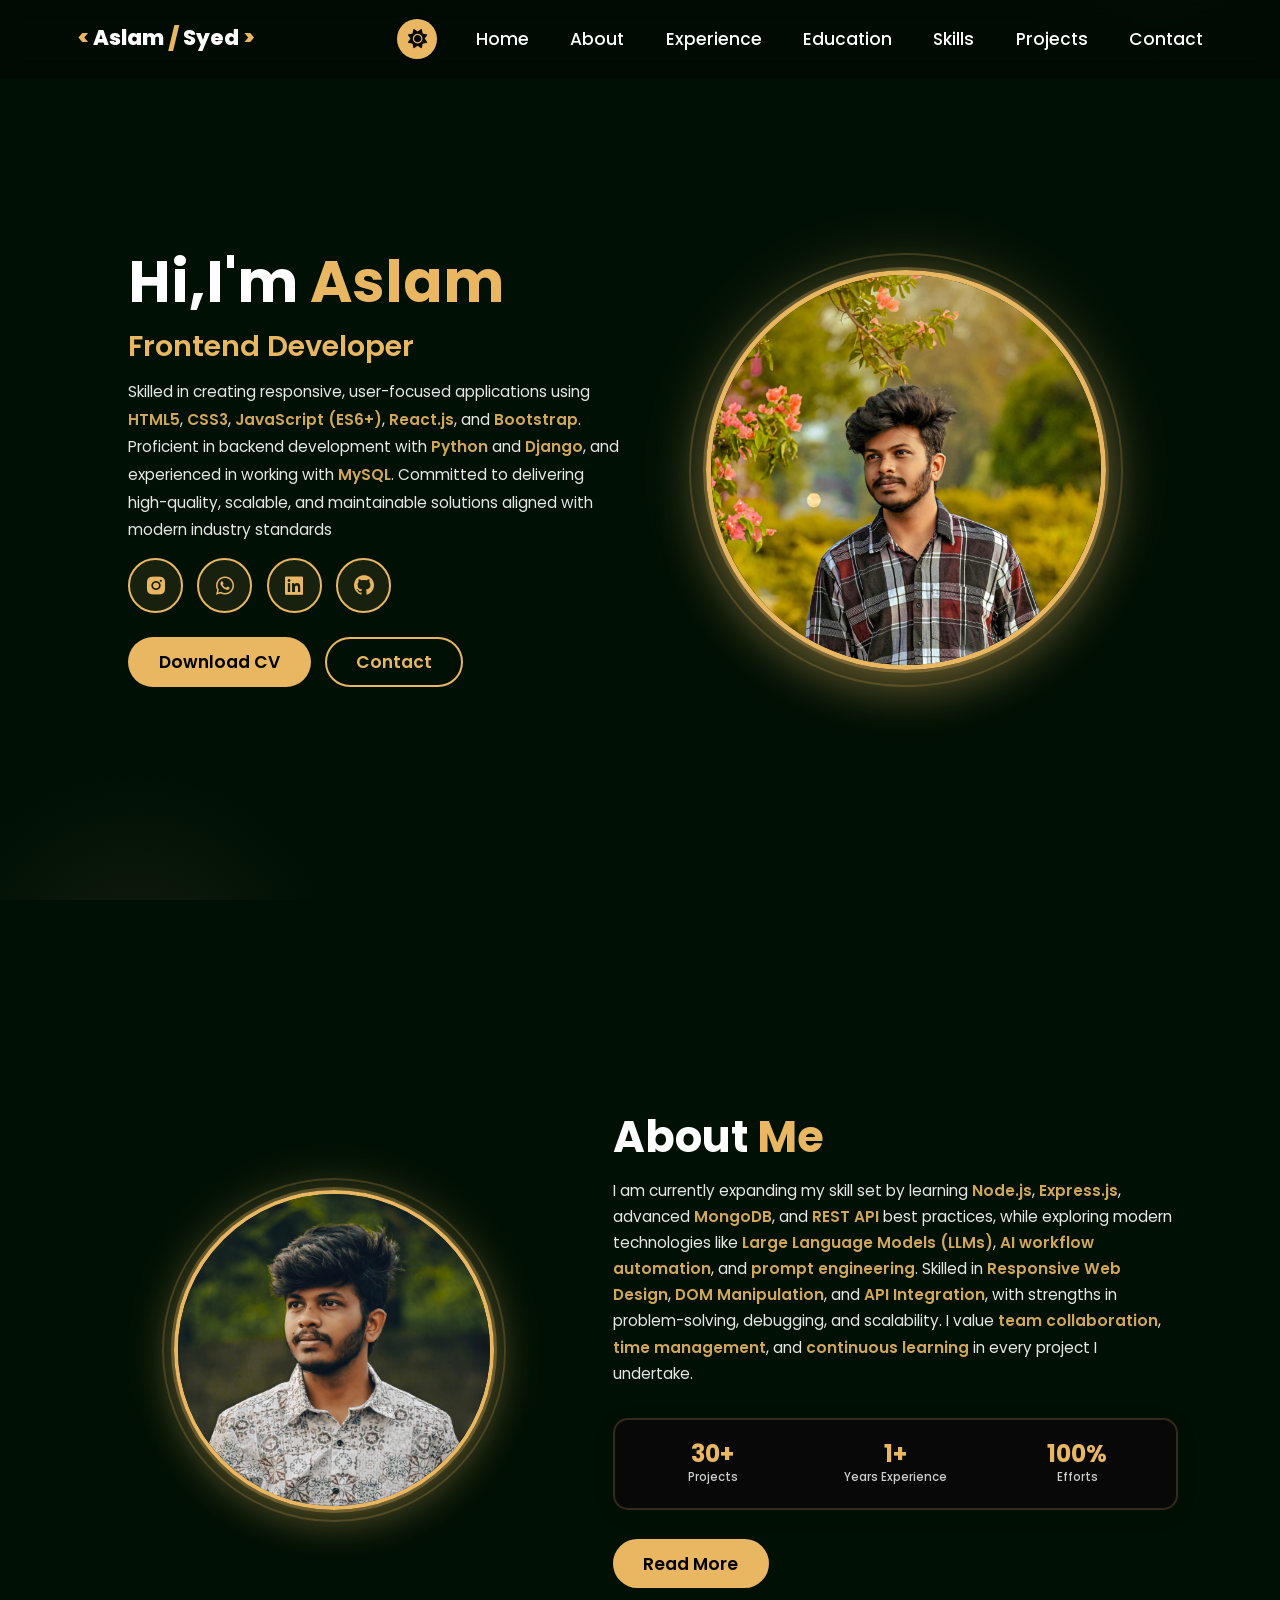
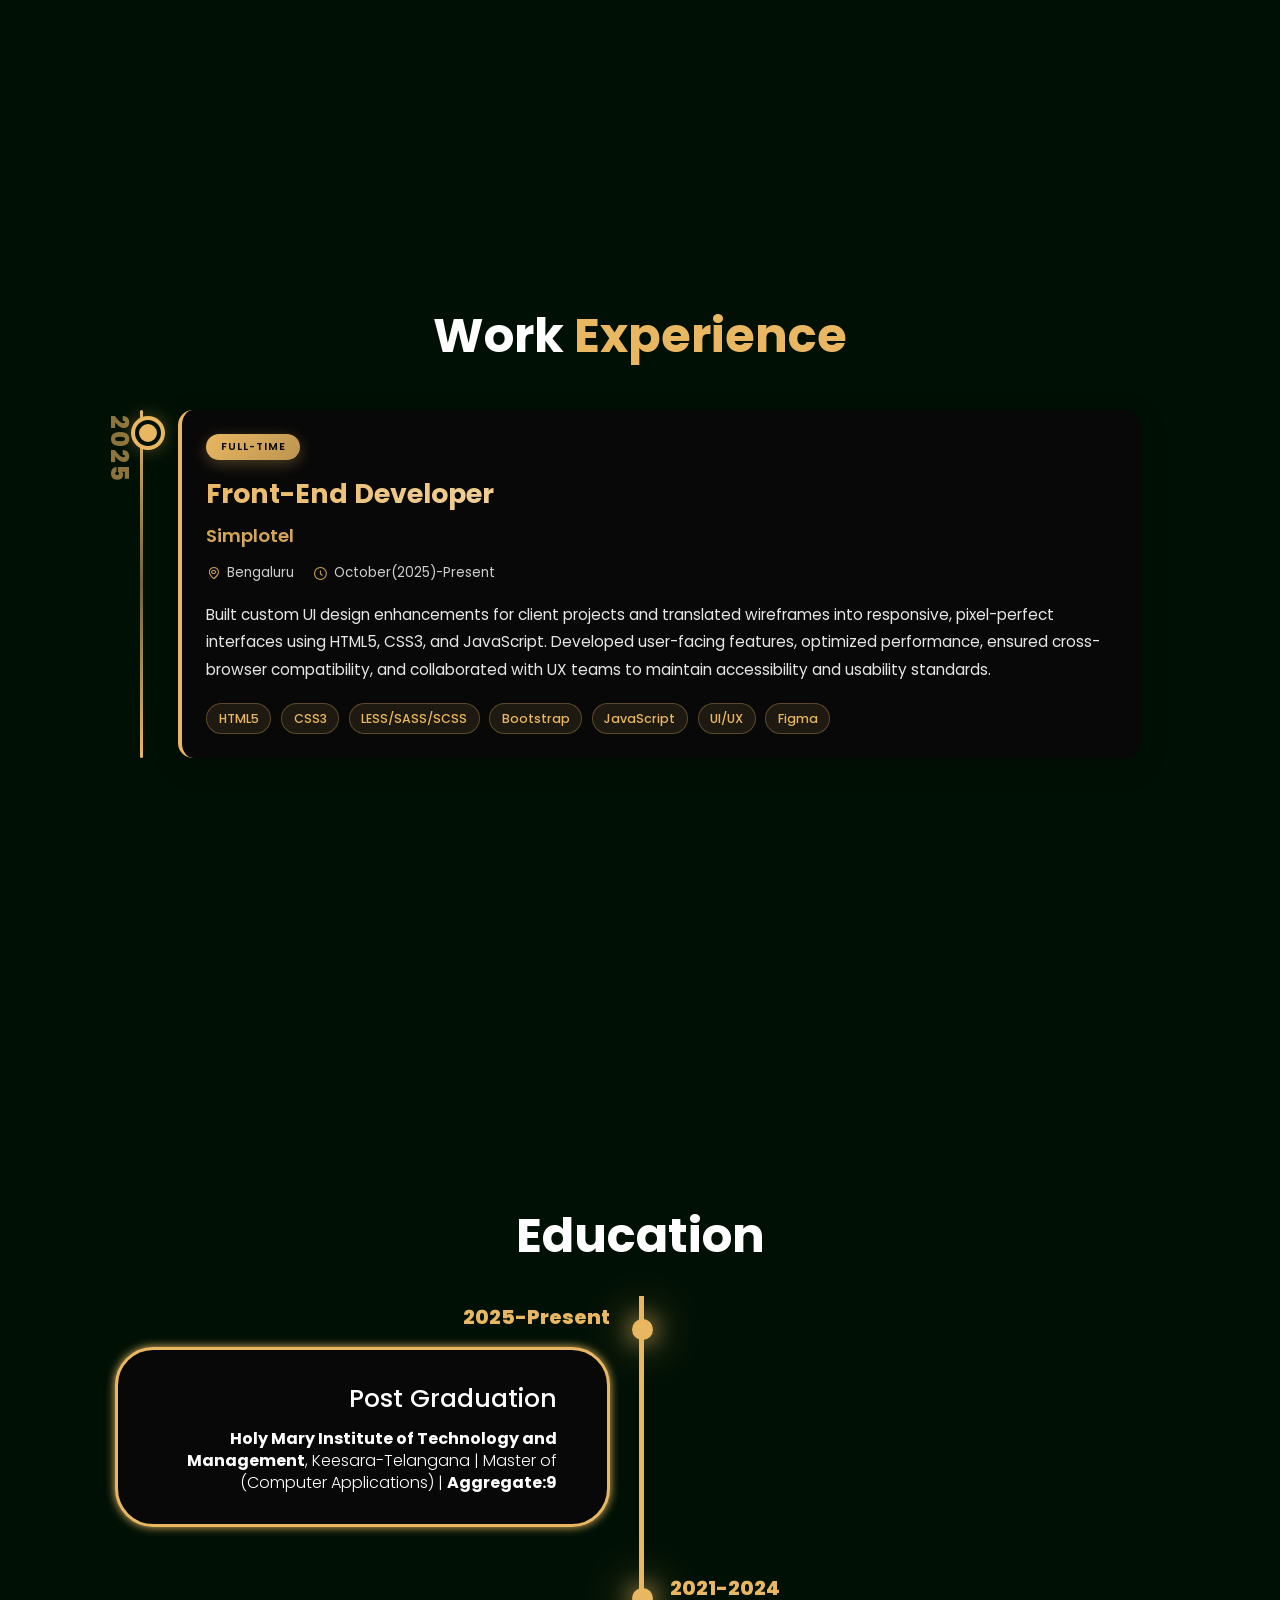
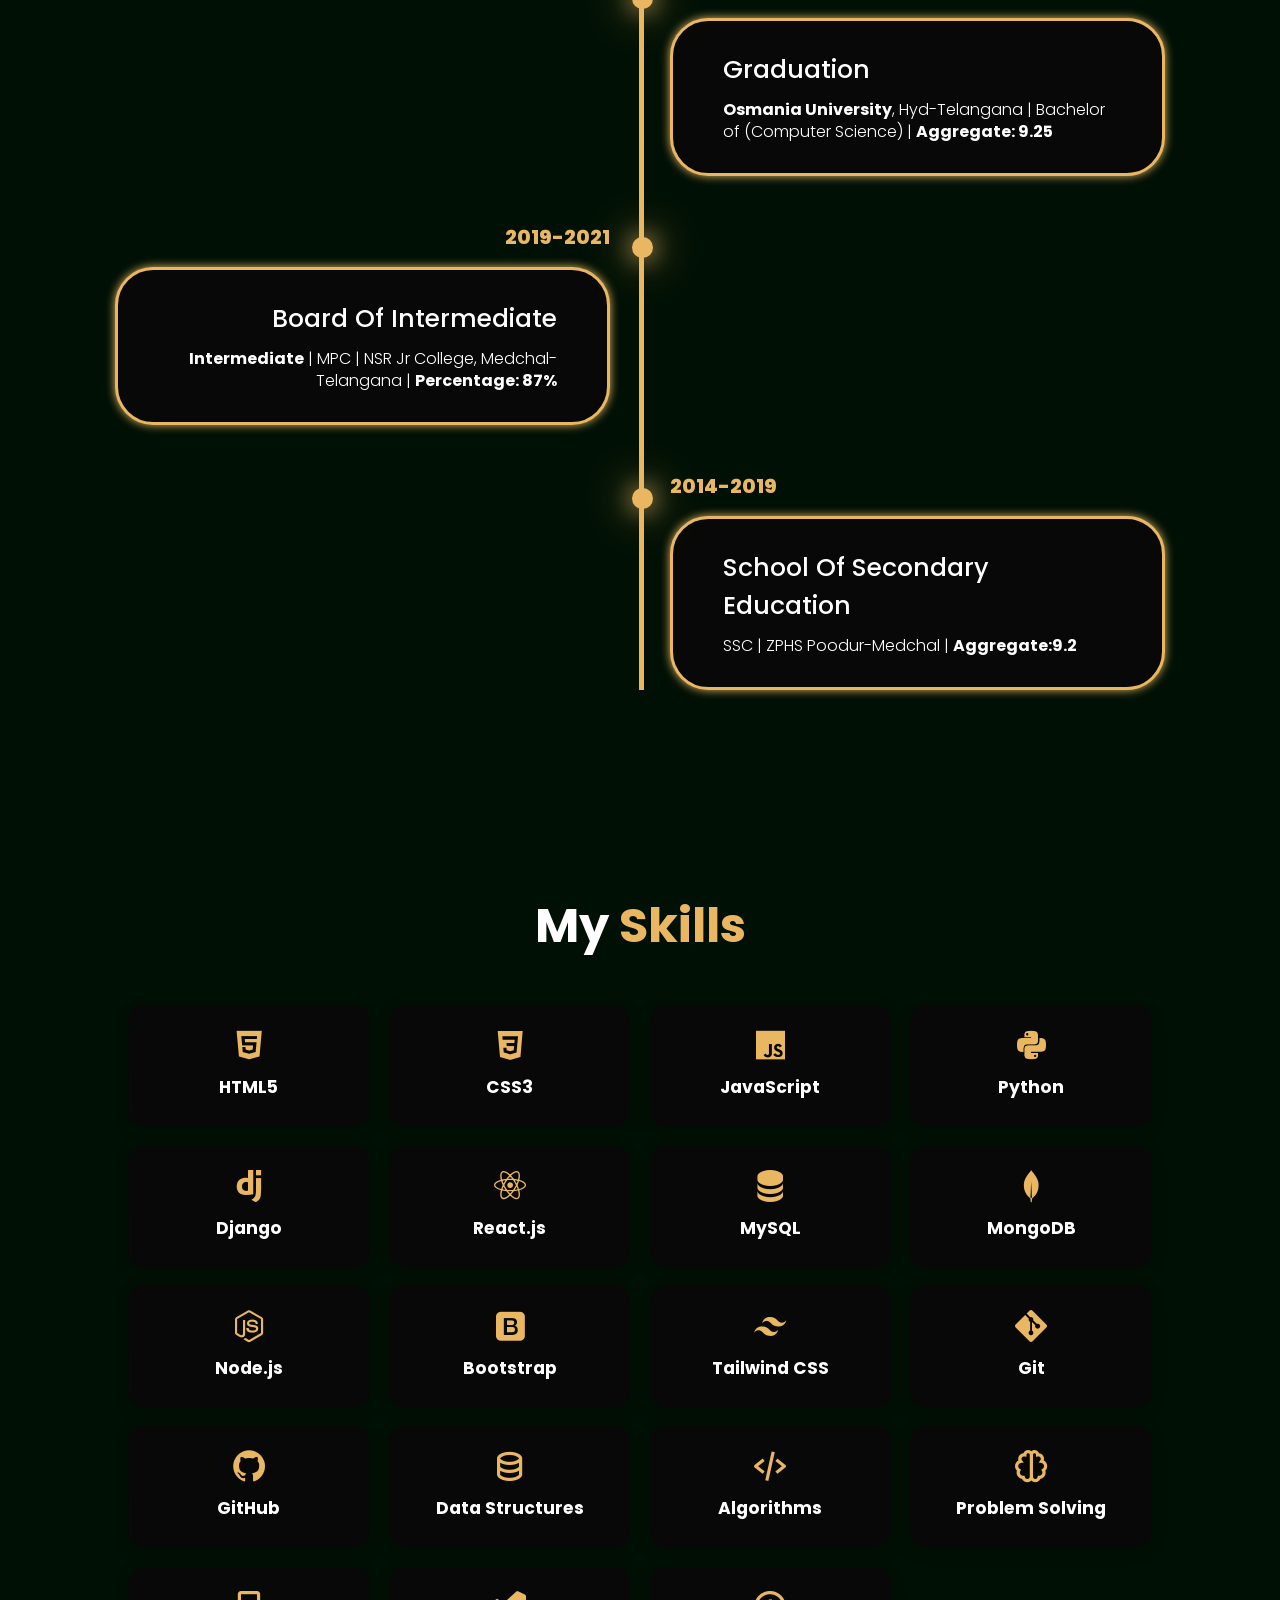
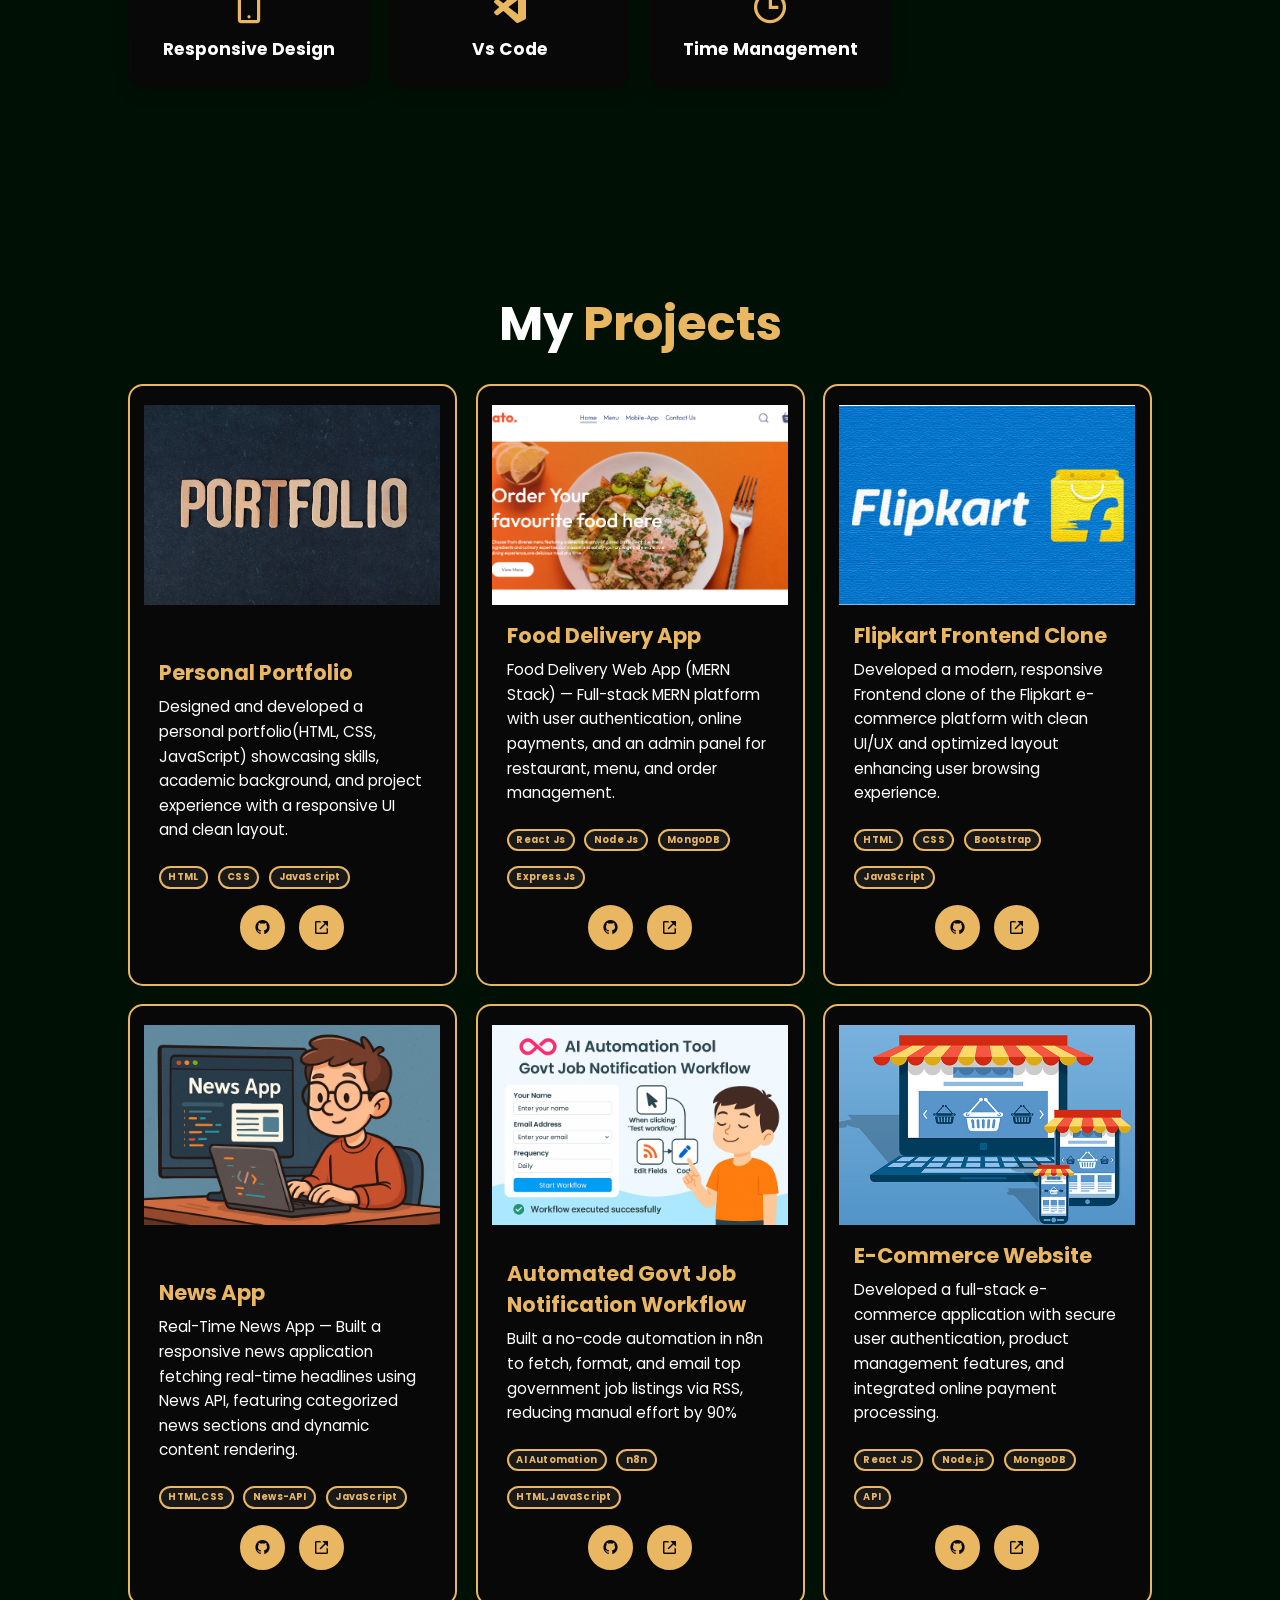
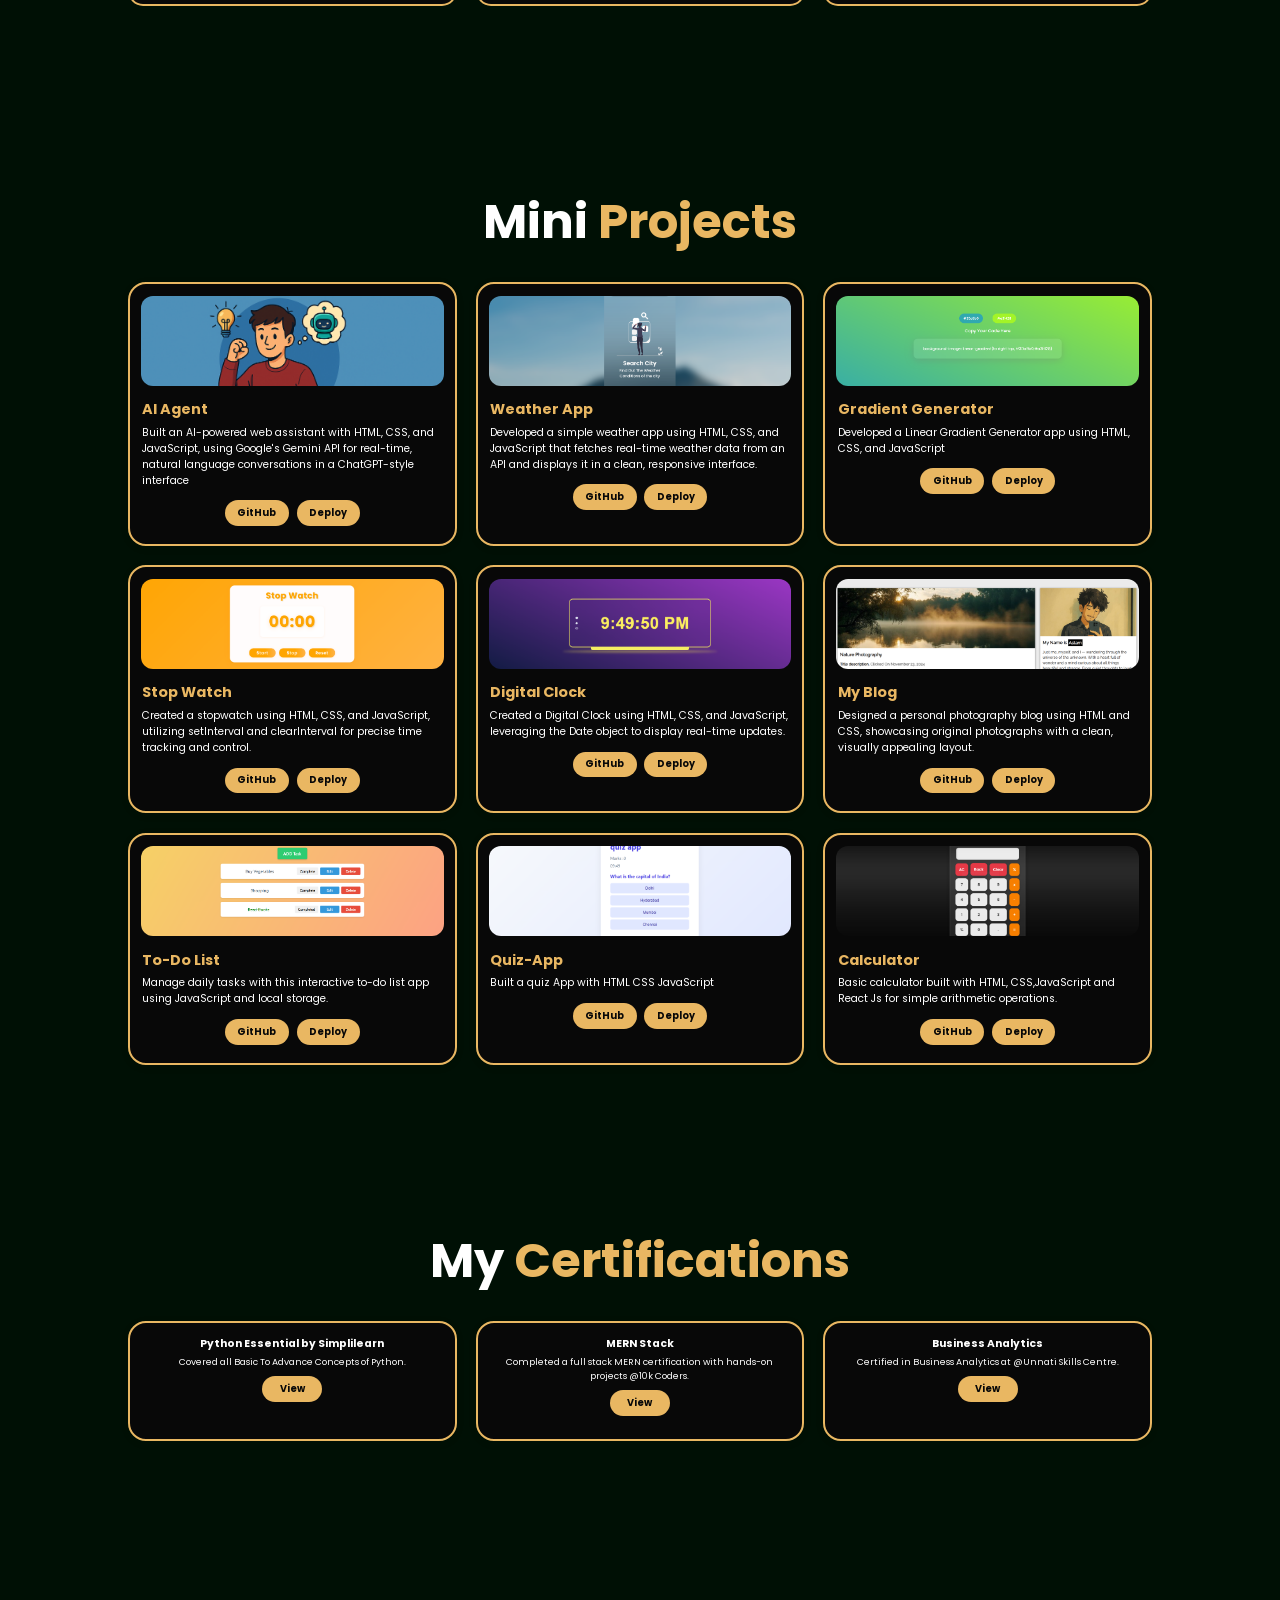
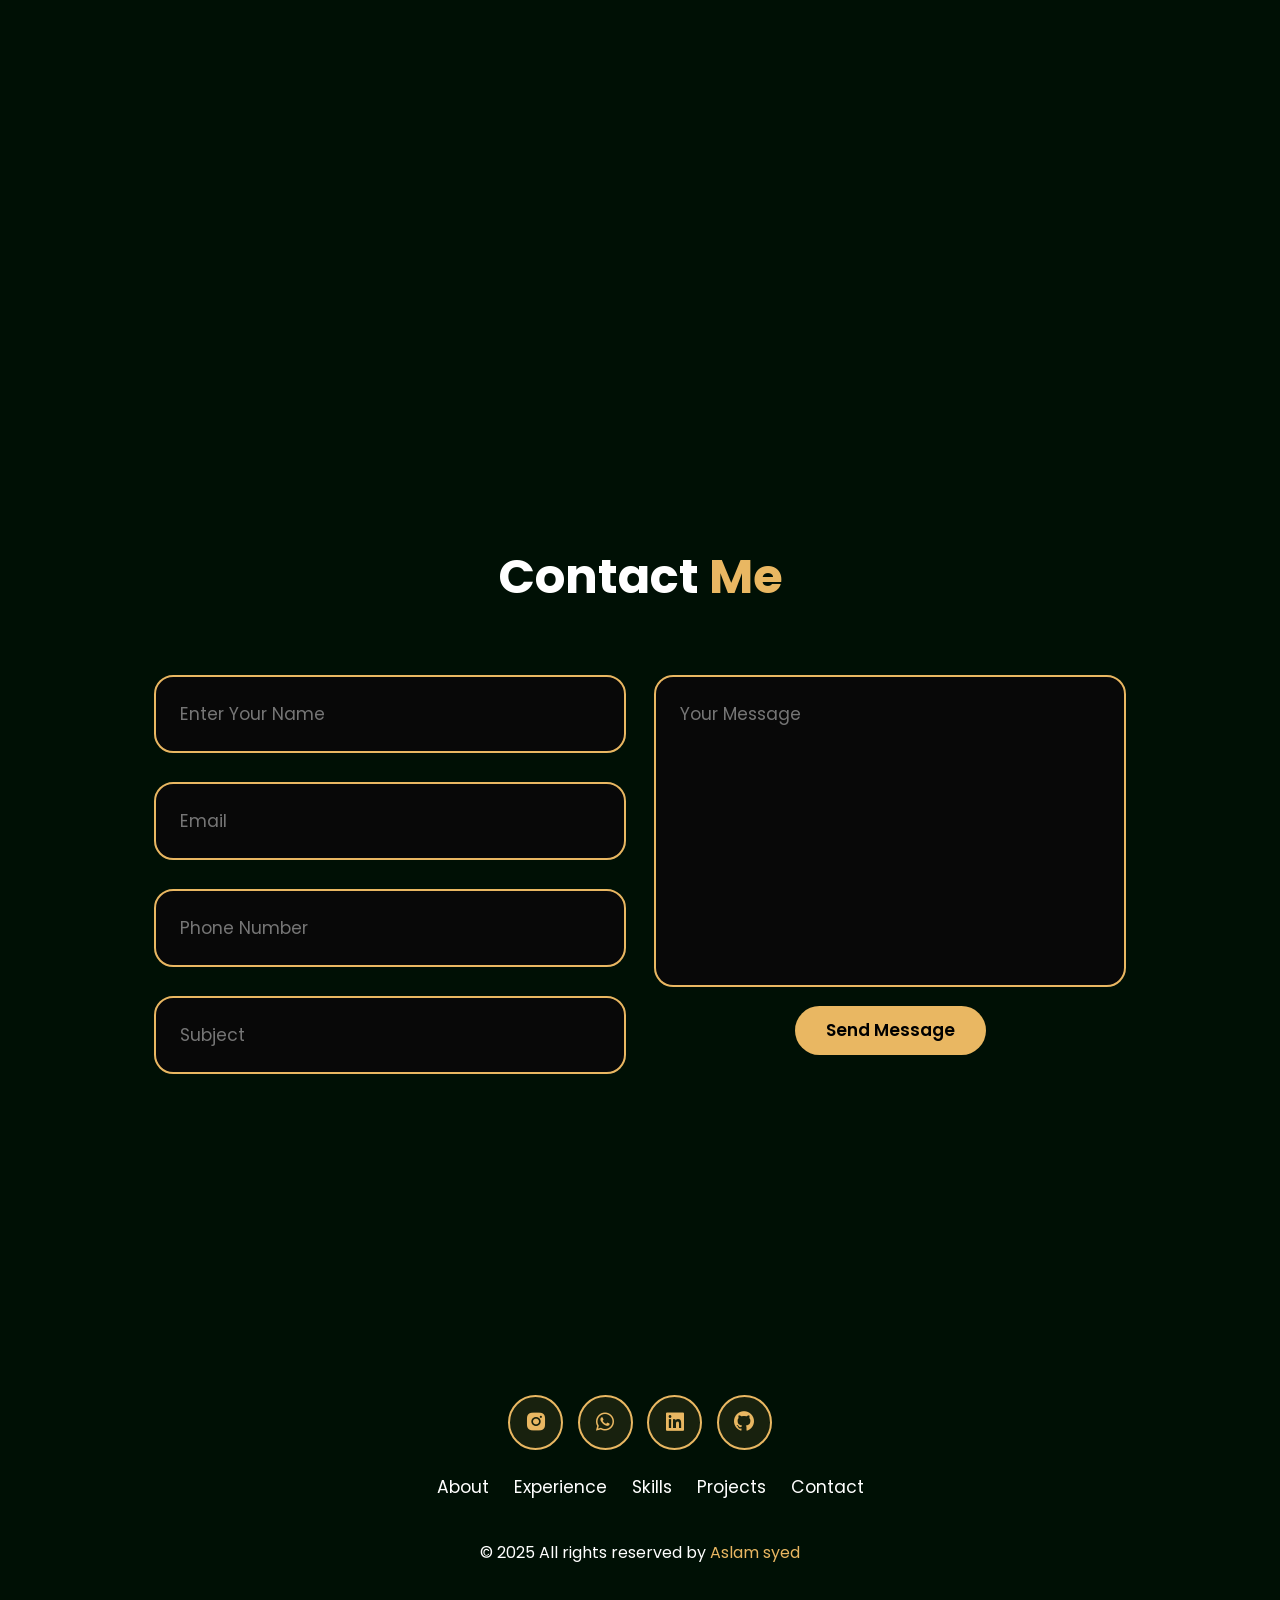
==== commit c398009d: "experience added" ====
--- a/index.html
+++ b/index.html
@@ -30,7 +30,7 @@
       <a href="#education">Education</a>
       <a href="#skills">Skills</a>
       <a href="#projects">Projects</a>
-      <a href="#mini-projects">Mini Projects</a>
+      <!-- <a href="#mini-projects">Mini Projects</a> -->
       <a href="#contact">Contact</a>
     </nav>
   </header>
--- a/style.css
+++ b/style.css
@@ -134,7 +134,7 @@
     display: flex;
     align-items: center;
     justify-content: center;
-    gap: 8rem;
+    gap: 4rem;
     width: 100%;
   }
 
@@ -189,7 +189,7 @@
     font-size: 6rem;
     font-weight: 700;
     margin: 0 0 1rem 0;
-    line-height: 1.1;
+    line-height: 1;
     color: var(--text-color);
   }
 
@@ -201,7 +201,7 @@
 
   .home-content h3 {
     font-size: 3rem;
-    margin: 0.5rem 0 1.5rem 0;
+    margin: 0.5rem 0 1rem 0;
     color: var(--text-color);
     font-weight: 500;
   }
@@ -217,7 +217,7 @@
     line-height: 1.8;
     color: var(--text-color);
     opacity: 0.9;
-    margin-bottom: 2.5rem;
+    margin-bottom: 1.5rem;
   }
 
   .home-content p b {
